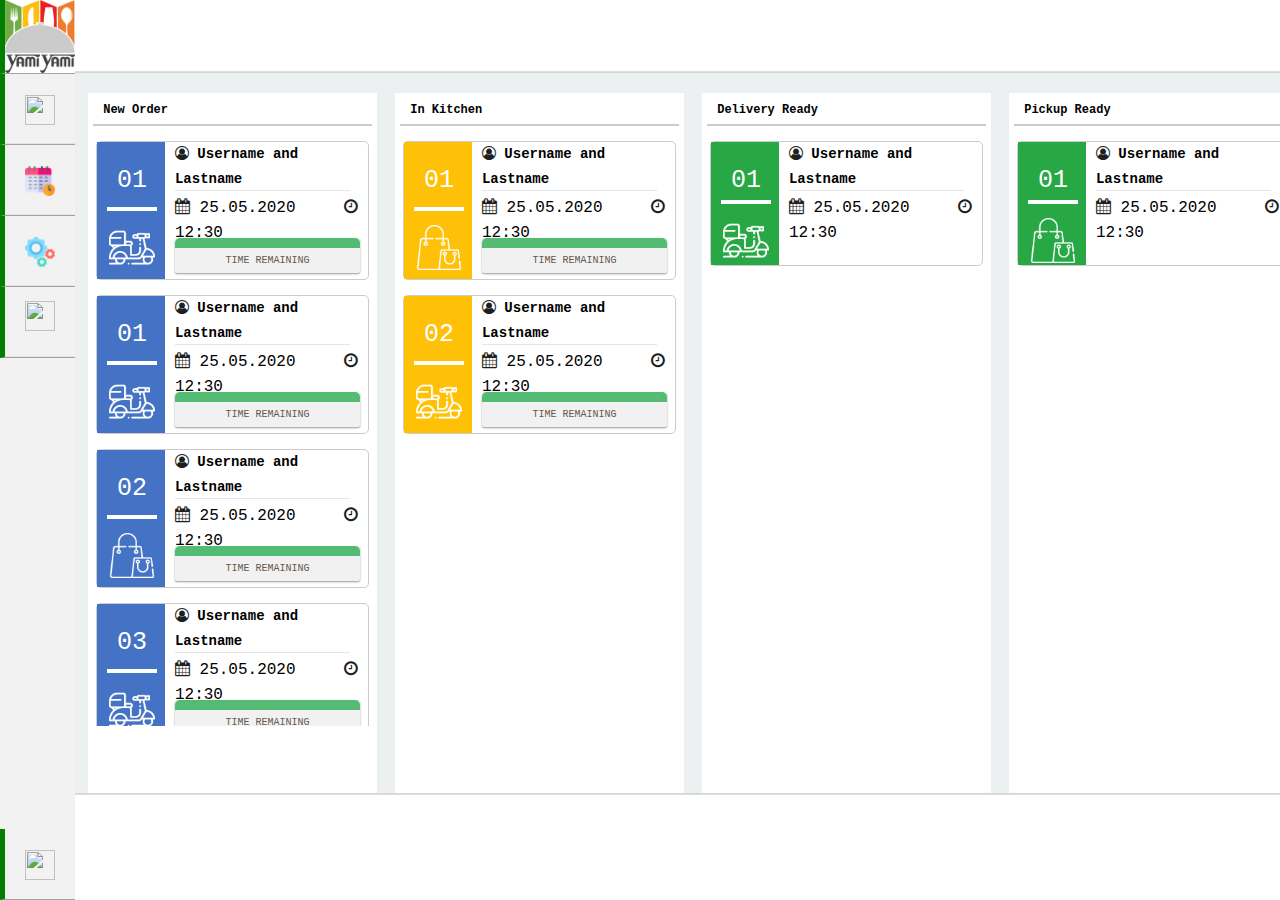
==== dash.html @ ce2dbd26 "t" ====
<!DOCTYPE html>
<html>

<head>
  <meta charset="UTF-8">
  <meta name="description" content="will be changed later">
  <meta name="keywords" content="HTML, CSS, JavaScript">
  <title>Yami Yami - POS</title>
  <!-- <meta name="author" content="John Doe"> -->
  <meta name="viewport" content="width=device-width, initial-scale=1.0">

  <!-- Css links -->

  <link rel="stylesheet" href="css/font-awesome.min.css">
  <link rel="stylesheet" href="css/bootstrap.css">
  <link rel="stylesheet" href="css/site.css">
  <link rel="stylesheet" href="css/style.css">
  <link rel="stylesheet" href="css/counter.css">

  <link rel="stylesheet" href="css/dash.css">


  <link rel="stylesheet" href="//cdnjs.cloudflare.com/ajax/libs/font-awesome/4.0.3/css/font-awesome.min.css" />
  <script src="//cdnjs.cloudflare.com/ajax/libs/jquery/2.1.0/jquery.min.js"></script>


</head>

<body>


  <div style="position: relative; z-index: 1;" id="sidemenu-bg" class="sidemenu-bg hide"></div>
  <div id="wrap">
    <div id="content"></div>
    <ul id="sidemenu" class="sidemenu">
      <li><a style="background-color: white;" data-toggle="tab" role="tab"  href="#tabs-1"><img style="margin-top: 0px;" width="70px"
            src="https://muhammad-bilal-7896.github.io/ClientWebsite/images/logo.png" alt=""></a>
      </li>
      
      <li class="tracker has-submenu"><a href="#tabs-2">
        <img style="margin-top: 30%;" src="https://www.flaticon.com/svg/static/icons/svg/3050/3050137.svg"
          width="30px" height="30px" alt=""></a>
      <ul class="sidemenu-sub">
        <li class="text">
          <h4>Tracker</h4>
        </li>
        <li><a href="#track-posts">
            <div class="marker pull-right">79</div>Posts
          </a></li>
        <li><a href="#subscribers">Subscribers</a></li>
        <li><a href="#mentions">Mentions</a></li>
        <li><a href="#applications">Applications</a></li>
      </ul>
    </li>
      
      <li class="tracker has-submenu"><a href="#tabs-2">
          <img style="margin-top: 30%;" src="https://muhammad-bilal-7896.github.io/ClientWebsite/img/calendar.png"
            width="30px" height="30px" alt=""></a>
        <ul class="sidemenu-sub">
          <li class="text">
            <h4>Tracker</h4>
          </li>
          <li><a href="#track-posts">
              <div class="marker pull-right">79</div>Posts
            </a></li>
          <li><a href="#subscribers">Subscribers</a></li>
          <li><a href="#mentions">Mentions</a></li>
          <li><a href="#applications">Applications</a></li>
        </ul>
      </li>
      
      <li class="has-submenu"><a href="#tabs-3"><img style="margin-top: 30%;"
            src="https://muhammad-bilal-7896.github.io/ClientWebsite/img/gear.png" width="30px" height="30px"
            alt=""></a>
        <ul class="sidemenu-sub">
          <li class="text">
            <h4>Sections</h4>
          </li>
          <li><a href="#search">Search</a></li>
          <li><a href="#posts">Posts</a></li>
          <li><a href="#hubs">Habs</a></li>
          <li><a href="#companies">Companies</a></li>
          <li><a href="#users">Users</a></li>
          <li><a href="#q_a"><i class="fa fa-rocket pull-right"></i>Q&A</a></li>
          <li><a href="#sandbox">Sandbox</a></li>
        </ul>
      </li>
    
      <li><a href="#tabs-4"><img style="margin-top: 20%;"
            src="https://www.flaticon.com/svg/static/icons/svg/3800/3800720.svg" width="30px" height="30px"
            alt=""></a></li>
      <li class="full-height"><a id="move-up" href="#move-up" class="hide"><i class="fa fa-arrow-circle-up"></i></a><a
          id="move-down" href="#move-down" class="hide"><i class="fa fa-arrow-circle-down"></i></a></li>
      <li class="has-submenu"><a href="#settings"><img style="margin-top: 30%;"
            src="https://www.flaticon.com/svg/static/icons/svg/1246/1246273.svg" width="30px" height="30px" alt=""></a>
        <ul class="sidemenu-sub">
          <li class="text">
            <h4>Settings</h4>
          </li>
          <li><a href="#account">Account</a></li>
          <li class="pull-down"><a href="#exit">Exit</a></li>
        </ul>
      </li>
    </ul>
  </div>





  <div style="position: absolute; top: -0.5%; width: 100%; left: 4%" class="body">

    <div class="row">
      <div class="col-md-12">

        <ul class="position:fixed;" style=" z-index: 1000; width: 100%; height: 75px; border-radius: 2px 2px 2px 2px;" class="nav nav-tabs" role="tablist">
          <!-- <li class="nav-item tabli">
            <a class="nav-link active" data-toggle="tab" href="#tabs-1" role="tab"
              style="font-weight:bold;text-align: left;"><img src="img/order.png" width="20px;"
                style="margin-right: 12px"> Orders </a>
          </li>
          <li class="nav-item tabli">
            <a class="nav-link" data-toggle="tab" href="#tabs-2" role="tab"
              style="font-weight:bold;text-align: left;"><img src="img/calendar.png" width="20px;"
                style="margin-right: 12px"> History </a>
          </li>
          <li class="nav-item tabli">
            <a class="nav-link" data-toggle="tab" href="#tabs-3" role="tab"
              style="font-weight:bold;text-align: left;"><img src="img/gear.png" width="20px;"
                style="margin-right: 12px">Settings</a>
          </li>
          <li class="nav-item tabli">
            <a class="nav-link" data-toggle="tab" href="#tabs-4" role="tab"
              style="font-weight:bold;text-align: left;"><img src="https://www.flaticon.com/svg/static/icons/svg/3800/3800720.svg" width="20px;"
                style="margin-right: 12px">Statistics</a>
          </li>

          <li class="nav-item tabli">
            <a class="nav-link" data-toggle="tab" href="#tabs-5" role="tab"
              style="font-weight:bold;text-align: left;"><img src="https://www.flaticon.com/svg/static/icons/svg/1246/1246273.svg" width="20px;"
                style="margin-right: 12px">Logout</a>
          </li> -->

        </ul>
        <div class="tab-content py-3 px-3 px-sm-0" id="nav-tabContent">
          <div class="tab-pane fade show active" id="tabs-1" role="tabpanel" aria-labelledby="nav-home-tab">


            <section class="details-card">
              <div class="container-fluid">
                <div class="row">
                  <div class="col-md-3">
                    <div class="main-box">
                      <div class="card-content">
                        <h3 class="card-desc">New Order</h3>
                        <div class="brd"></div>
                      </div>
                      <div id="sailorTableArea">
                        <div class="box" data-toggle="modal" data-target="#neworder">
                          <div class="row">
                            <div class="col-md-3 bg-blue">

                              <div class="co">
                                <h2>01</h2>
                              </div>


                              <div class="co2">
                                <img src="img/scooter.png" width="50px;">
                              </div>

                            </div>
                            <div class="col-md-9 padd-0">
                              <p class="txt"><i class="fa fa-user-circle-o"></i> Username and Lastname</p>
                              <hr>
                              <div class="row">
                                <p class="tt"><i class="fa fa-calendar" aria-hidden="true"></i> 25.05.2020
                                  &nbsp;&nbsp;&nbsp;&nbsp;<i class="fa fa-clock-o" aria-hidden="true"></i> 12:30</p>

                              </div>
                              <p>
                                <input type="hidden" id="set-time" value="1" />
                              <div id="countdown">
                                <div id='tiles' class="color-full"></div>
                                <div class="countdown-label">Time Remaining</div>
                              </div>
                              </p>
                            </div>
                          </div>

                        </div>
                        <div class="box" data-toggle="modal" data-target="#neworder">
                          <div class="row">
                            <div class="col-md-3 bg-blue">

                              <div class="co">
                                <h2>01</h2>
                              </div>


                              <div class="co2">
                                <img src="img/scooter.png" width="50px;">
                              </div>

                            </div>
                            <div class="col-md-9 padd-0">
                              <p class="txt"><i class="fa fa-user-circle-o"></i> Username and Lastname</p>
                              <hr>
                              <div class="row">
                                <p class="tt"><i class="fa fa-calendar" aria-hidden="true"></i> 25.05.2020
                                  &nbsp;&nbsp;&nbsp;&nbsp;<i class="fa fa-clock-o" aria-hidden="true"></i> 12:30</p>

                              </div>
                              <p>
                                <input type="hidden" id="set-time" value="1" />
                              <div id="countdown">
                                <div id='tiles9' class="color-full"></div>
                                <div class="countdown-label">Time Remaining</div>
                              </div>
                              </p>
                            </div>
                          </div>

                        </div>

                        <div class="box" data-toggle="modal" data-target="#neworder">
                          <div class="row">
                            <div class="col-md-3 bg-blue">

                              <div class="co">
                                <h2>02</h2>
                              </div>


                              <div class="co2">
                                <img src="img/shopping-bag.png" width="50px;">
                              </div>

                            </div>
                            <div class="col-md-9 padd-0">
                              <p class="txt"><i class="fa fa-user-circle-o"></i> Username and Lastname</p>
                              <hr>
                              <div class="row">
                                <p class="tt"><i class="fa fa-calendar" aria-hidden="true"></i> 25.05.2020
                                  &nbsp;&nbsp;&nbsp;&nbsp;<i class="fa fa-clock-o" aria-hidden="true"></i> 12:30</p>
                                <!--  <div class="form-group col-md-12">
                                                 
                                                     <input type="date" class="form-control" id='datetimepicker1' />
                                                </div>
                                                 <div class="form-group col-md-12">
                                                 
                                                       <input type="time" class="form-control" id='datetimepicker2' />
                                                </div> -->
                              </div>
                              <p>
                                <input type="hidden" id="set-time1" value="1" />
                              <div id="countdown">
                                <div id='tiles1' class="color-full"></div>
                                <div class="countdown-label">Time Remaining</div>
                              </div>
                              </p>
                            </div>
                          </div>

                        </div>

                        <div class="box" data-toggle="modal" data-target="#neworder">
                          <div class="row">
                            <div class="col-md-3 bg-blue">

                              <div class="co">
                                <h2>03</h2>
                              </div>

                              <div class="co2">
                                <img src="img/scooter.png" width="50px;">
                              </div>

                            </div>
                            <div class="col-md-9 padd-0">
                              <p class="txt"><i class="fa fa-user-circle-o"></i> Username and Lastname</p>
                              <hr>
                              <div class="row">
                                <p class="tt"><i class="fa fa-calendar" aria-hidden="true"></i> 25.05.2020
                                  &nbsp;&nbsp;&nbsp;&nbsp;<i class="fa fa-clock-o" aria-hidden="true"></i> 12:30</p>
                              </div>
                              <p>
                                <input type="hidden" id="set-time2" value="1" />
                              <div id="countdown">
                                <div id='tiles2' class="color-full"></div>
                                <div class="countdown-label">Time Remaining</div>
                              </div>
                              </p>
                            </div>
                          </div>

                        </div>
                      </div>

                    </div>
                  </div>



                  <div class="col-md-3">
                    <div class="main-box">
                      <div class="card-content">
                        <h3 class="card-desc">In Kitchen</h3>
                        <div class="brd"></div>
                      </div>
                      <div id="sailorTableArea">
                        <div class="box" data-toggle="modal" data-target="#kitchen">
                          <div class="row">
                            <div class="col-md-3 bg-warning">

                              <div class="co">
                                <h2>01</h2>
                              </div>


                              <div class="co2">
                                <img src="img/shopping-bag.png" width="50px;">
                              </div>

                            </div>
                            <div class="col-md-9 padd-0">
                              <p class="txt"><i class="fa fa-user-circle-o"></i> Username and Lastname</p>
                              <hr>
                              <div class="row">
                                <p class="tt"><i class="fa fa-calendar" aria-hidden="true"></i> 25.05.2020
                                  &nbsp;&nbsp;&nbsp;&nbsp;<i class="fa fa-clock-o" aria-hidden="true"></i> 12:30</p>
                              </div>
                              <p>
                                <input type="hidden" id="set-time3" value="1" />
                              <div id="countdown">
                                <div id='tiles3' class="color-full"></div>
                                <div class="countdown-label">Time Remaining</div>
                              </div>
                              </p>
                            </div>
                          </div>

                        </div>

                        <div class="box" data-toggle="modal" data-target="#kitchen">
                          <div class="row">
                            <div class="col-md-3 bg-warning">

                              <div class="co">
                                <h2>02</h2>
                              </div>


                              <div class="co2">
                                <img src="img/scooter.png" width="50px;">
                              </div>

                            </div>
                            <div class="col-md-9 padd-0">
                              <p class="txt"><i class="fa fa-user-circle-o"></i> Username and Lastname</p>
                              <hr>
                              <div class="row">
                                <p class="tt"><i class="fa fa-calendar" aria-hidden="true"></i> 25.05.2020
                                  &nbsp;&nbsp;&nbsp;&nbsp;<i class="fa fa-clock-o" aria-hidden="true"></i> 12:30</p>
                              </div>
                              <p>
                                <input type="hidden" id="set-time4" value="1" />
                              <div id="countdown">
                                <div id='tiles4' class="color-full"></div>
                                <div class="countdown-label">Time Remaining</div>
                              </div>
                              </p>
                            </div>
                          </div>
                        </div>
                      </div>
                    </div>
                  </div>

                  <div class="col-md-3">
                    <div class="main-box">
                      <div class="card-content">
                        <h3 class="card-desc">Delivery Ready</h3>
                        <div class="brd"></div>
                        <div id="sailorTableArea">
                          <div class="box" data-toggle="modal" data-target="#delivery">
                            <div class="row">
                              <div class="col-md-3 bg-success">

                                <div class="co">
                                  <h2>01</h2>
                                </div>


                                <div class="co2">
                                  <img src="img/scooter.png" width="50px;">
                                </div>

                              </div>
                              <div class="col-md-9 padd-0">
                                <p class="txt"><i class="fa fa-user-circle-o"></i> Username and Lastname</p>
                                <hr>
                                <div class="row">
                                  <p class="tt"><i class="fa fa-calendar" aria-hidden="true"></i> 25.05.2020
                                    &nbsp;&nbsp;&nbsp;&nbsp;<i class="fa fa-clock-o" aria-hidden="true"></i> 12:30</p>
                                </div>
                                <!--   <p>
                                              <input type="hidden" id="set-time5" value="1"/>
                                              <div id="countdown">           
                                                <div id='tiles5' class="color-full"></div>
                                                  <div class="countdown-label">Time Remaining</div>
                                                </div>
                                            </p> -->
                              </div>
                            </div>
                          </div>
                        </div>
                      </div>
                    </div>
                  </div>

                  <div class="col-md-3">
                    <div class="main-box">
                      <div class="card-content">
                        <h3 class="card-desc">Pickup Ready</h3>
                        <div class="brd"></div>
                      </div>
                      <div id="sailorTableArea">
                        <div class="box">
                          <div class="row">
                            <div class="col-md-3 bg-success">

                              <div class="co">
                                <h2>01</h2>
                              </div>


                              <div class="co2">
                                <img src="img/shopping-bag.png" width="50px;">
                              </div>

                            </div>
                            <div class="col-md-9 padd-0">
                              <p class="txt"><i class="fa fa-user-circle-o"></i> Username and Lastname</p>
                              <hr>
                              <div class="row">
                                <p class="tt"><i class="fa fa-calendar" aria-hidden="true"></i> 25.05.2020
                                  &nbsp;&nbsp;&nbsp;&nbsp;<i class="fa fa-clock-o" aria-hidden="true"></i> 12:30</p>
                              </div>
                              <!--  <p>
                                              <input type="hidden" id="set-time6" value="1"/>
                                              <div id="countdown">           
                                                <div id='tiles6' class="color-full"></div>
                                                  <div class="countdown-label">Time Remaining</div>
                                                </div>
                                            </p> -->
                            </div>
                          </div>
                        </div>
                      </div>
                    </div>
                  </div>
                </div>
              </div>
            </section>

          </div>

          <div class="tab-pane fade" id="tabs-2" role="tabpanel" aria-labelledby="nav-profile-tab">
            <section class="history-section">
              <div class="history-gap"></div>
              <div class="historyheader">
                <div class="container-fluid ">
                  <div class="row">
                    <div class=" col-lg-5 col-md-5">
                      <div class="history-head">
                        <h2>History</h2>
                      </div>
                    </div>
                    <div class=" col-lg-7 col-md-7 text-right">
                      <div class="selectyear">
                        <select name="year" class="year">
                          <option value="0">Select Year</option>
                          <option value="127">2020</option>
                          <option value="127">2019</option>
                          <option value="127">2018</option>
                          <option value="127">2017</option>
                          <option value="127">2016</option>
                          <option value="126">2015</option>
                          <option value="82">2014</option>
                          <option value="81">2013</option>
                          <option value="80">2012</option>
                          <option value="79">2011</option>
                          <option value="73">2010</option>
                          <option value="71">2009</option>
                          <option value="72">2008</option>
                          <option value="70">2007</option>

                          ?&gt;
                        </select>


                        <select name="year" class="month">
                          <option value="0">Select Month</option>
                          <option value="127">January</option>
                          <option value="126">February</option>
                          <option value="82">March</option>
                          <option value="81">April</option>
                          <option value="80">May</option>
                          <option value="79">June</option>
                          <option value="73">July</option>
                          <option value="71">August</option>
                          <option value="72">September</option>
                          <option value="70">October</option>
                          <option value="70">November</option>
                          <option value="70">December</option>

                          ?&gt;
                        </select>

                        <input type="search" placeholder="Search">

                      </div>
                    </div>
                  </div>
                </div>
              </div>

              <div class="order-history">
                <!-- 1st table -->
                <div class="history-table">
                  <table class="table ">
                    <thead>
                      <tr>
                        <th>Order ID</th>
                        <th>Date</th>
                        <th>Time</th>
                        <th>Type</th>
                        <th>Zipcode</th>
                        <th>Status</th>
                      </tr>
                    </thead>
                    <tbody>
                      <tr>
                        <th scope="row">1</th>
                        <td>10.10.2020</td>
                        <td>19.20.20</td>
                        <td>Delivery</td>
                        <td>30159 Bult</td>
                        <td class="success">Done</td>
                      </tr>
                    </tbody>
                  </table>
                </div>

                <!-- 2nd table -->

                <div class="history-table">
                  <table class="table ">
                    <thead>
                      <tr>
                        <th>Order ID</th>
                        <th>Date</th>
                        <th>Time</th>
                        <th>Type</th>
                        <th>Zipcode</th>
                        <th>Status</th>
                      </tr>
                    </thead>
                    <tbody>
                      <tr>
                        <th scope="row">1</th>
                        <td>10.10.2020</td>
                        <td>19.20.20</td>
                        <td>Delivery</td>
                        <td>30159 Bult</td>
                        <td class="failed">Failed</td>
                      </tr>
                    </tbody>
                  </table>
                </div>
                <!-- 3rd table -->

                <div class="history-table">
                  <table class="table ">
                    <thead>
                      <tr>
                        <th>Order ID</th>
                        <th>Date</th>
                        <th>Time</th>
                        <th>Type</th>
                        <th>Zipcode</th>
                        <th>Status</th>
                      </tr>
                    </thead>
                    <tbody>
                      <tr>
                        <th scope="row">1</th>
                        <td>10.10.2020</td>
                        <td>19.20.20</td>
                        <td>Delivery</td>
                        <td>30159 Bult</td>
                        <td class="success">Done</td>
                      </tr>
                    </tbody>
                  </table>
                </div>

                <!-- 4th table -->

                <div class="history-table">
                  <table class="table ">
                    <thead>
                      <tr>
                        <th>Order ID</th>
                        <th>Date</th>
                        <th>Time</th>
                        <th>Type</th>
                        <th>Zipcode</th>
                        <th>Status</th>
                      </tr>
                    </thead>
                    <tbody>
                      <tr>
                        <th scope="row">1</th>
                        <td>10.10.2020</td>
                        <td>19.20.20</td>
                        <td>Delivery</td>
                        <td>30159 Bult</td>
                        <td class="failed">Failed</td>
                      </tr>
                    </tbody>
                  </table>
                </div>
                <!-- 5th table -->
                <div class="history-table">
                  <table class="table ">
                    <thead>
                      <tr>
                        <th>Order ID</th>
                        <th>Date</th>
                        <th>Time</th>
                        <th>Type</th>
                        <th>Zipcode</th>
                        <th>Status</th>
                      </tr>
                    </thead>
                    <tbody>
                      <tr>
                        <th scope="row">1</th>
                        <td>10.10.2020</td>
                        <td>19.20.20</td>
                        <td>Delivery</td>
                        <td>30159 Bult</td>
                        <td class="failed">Failed</td>
                      </tr>
                    </tbody>
                  </table>
                </div>
                <div class="history-table">
                  <table class="table ">
                    <thead>
                      <tr>
                        <th>Order ID</th>
                        <th>Date</th>
                        <th>Time</th>
                        <th>Type</th>
                        <th>Zipcode</th>
                        <th>Status</th>
                      </tr>
                    </thead>
                    <tbody>
                      <tr>
                        <th scope="row">1</th>
                        <td>10.10.2020</td>
                        <td>19.20.20</td>
                        <td>Delivery</td>
                        <td>30159 Bult</td>
                        <td class="failed">Failed</td>
                      </tr>
                    </tbody>
                  </table>
                </div>
              </div>
            </section>

          </div>

          <div class="tab-pane fade" id="tabs-3" role="tabpanel" aria-labelledby="nav-about-tab">

            <div id="settings" style="display: flex; flex-direction: row;">

              <ul>
                <li><b>Options</b></li>
                <li>
                  <hr>
                </li>
                <li>Select ring tone</li>
                <li>Printer Setting</li>
                <li>Bon Setting</li>
                <li>Timer Setting</li>
                <li>Information</li>
              </ul>

              <ul style="text-align: center;">
                <li><b>Generally</b></li>
                <li>
                  <hr>
                </li>
                <li>Select ring tone</li>
                <li>Printer Setting</li>
                <li>Bon Setting</li>
                <li>Timer Setting</li>
                <li>Information</li>
              </ul>

              <ul style="text-align: center;">
                <li><b>Support</b></li>
                <li>
                  <hr>
                </li>
                <li>Select ring tone</li>
                <li>Printer Setting</li>
                <li>Bon Setting</li>
                <li>Timer Setting</li>
                <li>Information</li>
              </ul>

              <ul style="text-align: center;">
                <li><b>Customer</b></li>
                <li>
                  <hr>
                </li>
                <li>Select ring tone</li>
                <li>Printer Setting</li>
                <li>Bon Setting</li>
                <li>Timer Setting</li>
                <li>Information</li>`
              </ul>


            </div>


          </div>



          <div class="tab-pane fade" id="tabs-4" role="tabpanel" aria-labelledby="nav-about-tab">

            <div id="settings" style="display: flex; flex-direction: row;">

              <div id="stat">Total Order today</div>

              <div id="stat">Total Order this month</div>


            </div>


          </div>



        </div>
      </div>
    </div>
    <!-- modal -->
    <div class="modal fade" id="neworder" tabindex="-1" role="dialog" aria-labelledby="exampleModalLabel"
      aria-hidden="true">
      <div class="modal-dialog" role="document">
        <div class="modal-content">
          <div class="modal-header">
            <div class="container-fluid">
              <div class="row">
                <div class="col-md-6">
                  <div class="order-head">
                    <h5>Select Delivery Time</h5>
                  </div>
                </div>
                <div class="col-md-6">
                  <div class="order-head">
                    <h5>Order-details</h5>
                  </div>
                </div>
              </div>
            </div>
            <button type="button" class="close" data-dismiss="modal" aria-label="Close">
              <span aria-hidden="true">&times;</span>
            </button>
          </div>
          <div class="modal-body">
            <div class="container-fluid">
              <div class="row">
                <div class="col-md-6">
                  <div class="mdl-pp">
                    <div class="row">
                      <div class="col-md-4">

                        <div class="boxed">
                          <input type="radio" id="30" name="skills" value="90">
                          <label for="30">
                            <p class="para">30</p>
                            <br>
                            <p class="para1">Min</p>
                          </label>

                        </div>
                      </div>
                      <div class="col-md-4">

                        <div class="boxed">
                          <input type="radio" id="45" name="skills" value="90">
                          <label for="45">
                            <p class="para">45</p>
                            <br>
                            <p class="para1">Min</p>
                          </label>
                        </div>

                      </div>
                      <div class="col-md-4">

                        <div class="boxed">
                          <input type="radio" id="60" name="skills" value="60">
                          <label for="60">
                            <p class="para">60</p>
                            <br>
                            <p class="para1">Min</p>
                          </label>
                        </div>

                      </div>
                    </div>
                    <div class="row">
                      <div class="col-md-4">
                        <div>
                          <div class="boxed">
                            <input type="radio" id="75" name="skills" value="75">
                            <label for="75">
                              <p class="para">75</p>
                              <br>
                              <p class="para1">Min</p>
                            </label>
                          </div>
                        </div>
                      </div>
                      <div class="col-md-4">
                        <div>
                          <div class="boxed">
                            <input type="radio" id="90" name="skills" value="90">
                            <label for="90">
                              <p class="para">90</p>
                              <br>
                              <p class="para1">Min</p>
                            </label>
                          </div>
                        </div>
                      </div>
                      <div class="col-md-4">
                        <div>
                          <div class="boxed">
                            <input type="radio" id="105" name="skills" value="105">
                            <label for="105">
                              <p class="para">105</p>
                              <br>
                              <p class="para1">Min</p>
                            </label>
                          </div>
                        </div>
                      </div>

                    </div>
                    <div class="row">
                      <div class="col-md-4">
                        <div>
                          <div class="boxed">
                            <input type="radio" id="120" name="skills" value="120">
                            <label for="120">
                              <p class="para">120</p>
                              <br>
                              <p class="para1">Min</p>
                            </label>
                          </div>
                        </div>
                      </div>
                      <div class="col-md-4">
                        <div>
                          <div class="boxed">
                            <input type="radio" id="135" name="skills" value="135">
                            <label for="135">
                              <p class="para">135</p>
                              <br>
                              <p class="para1">Min</p>
                            </label>
                          </div>
                        </div>
                      </div>
                      <div class="col-md-4">
                        <div>
                          <div class="boxed">
                            <input type="radio" id="150" name="skills" value="150">
                            <label for="150">
                              <p class="para">150</p>
                              <br>
                              <p class="para1">Min</p>
                            </label>
                          </div>
                        </div>
                      </div>
                    </div>

                    <div class="bd"></div>
                    <h5>Cooking Time</h5>
                    <div class="row">
                      <div class="col-md-4">
                        <div>
                          <div class="boxed">
                            <input type="radio" id="15" name="skills" value="15">
                            <label for="15">
                              <p class="para">15</p>
                              <br>
                              <p class="para1">Min</p>
                            </label>
                          </div>
                        </div>
                      </div>
                      <div class="col-md-8 parag">
                        <p>
                          <input type="hidden" id="set-time11" value="1" />
                        <div id="countdown2">
                          <div id='tiles11' class="color-full"></div>
                          <div class="countdown-label">Time Remaining</div>
                        </div>
                        </p>
                      </div>
                    </div>


                    <h5>Delivery Time</h5>
                    <div class="row">
                      <div class="col-md-4">
                        <div>
                          <div class="boxed">
                            <input type="radio" id="25" name="skills" value="25">
                            <label for="25">
                              <p class="para">25</p>
                              <br>
                              <p class="para1">Min</p>
                            </label>
                          </div>
                        </div>
                      </div>
                      <div class="col-md-8 arag">
                        <p>
                          <input type="hidden" id="set-time10" value="1" />
                        <div id="countdown1">
                          <div id='tiles10' class="color-full"></div>
                          <div class="countdown-label">Time Remaining</div>
                        </div>
                        </p>
                      </div>
                    </div>





                  </div>
                </div>




                <!-- second column -->

                <div style="height: 600px; overflow-y: scroll;" class="col-md-6 padd-01">
                  <div id="showScroll" class="container">
                    <div class="receipt">
                      <h1 class="logo">CVS/pharmacy</h1>
                      <div class="address">
                        666 Lincoln St. Santa Monica, CA
                      </div>
                      <div class="transactionDetails">
                        <div class="detail">Reg#17</div>
                        <div class="detail">TRN#1313</div>
                        <div class="detail">CSHR#00097655</div>
                        <div class="detail">str#9852</div>
                      </div>
                      <div class="transactionDetails">
                        Helped by: Garrett
                      </div>
                      <div class="centerItem bold">
                        <div class="item">ExtraCare Card #: *********1875</div>
                      </div>
                      <div class="transactionDetails">
                        <div class="detail">1</div>
                        <div class="detail">OB Glide 3CT</div>
                        <div class="detail">3.99</div>
                      </div>
                      <div class="survey bold">
                        <p>Survey ID #</p>
                        <p class="surveyID">6588 4755 3256 544 21</p>
                      </div>
                      <div class="paymentDetails bold">
                        <div class="detail">TOTAL</div>
                        <div class="detail">3.99</div>
                      </div>
                      <div class="paymentDetails">
                        <div class="detail">CHARGE</div>
                        <div class="detail">3.99</div>
                      </div>
                      <div class="paymentDetails">
                        <div class="detail">************4023</div>
                        <div class="detail">CH</div>
                      </div>
                      <div class="creditDetails">
                        <p>VISA CREDIT &nbsp;&nbsp;&nbsp;&nbsp; ****************</p>
                        <p>approved# 09773B</p>
                        <p>ref# 013589</p>
                        <p>tran type: SALE</p>
                        <p>AID: 30000000090755</p>
                        <p>TC: B7A2A4044AEE380A4</p>
                        <p>terminal: 69010003</p>
                        <p>no signature required</p>
                        <p>CVM: 1e0300</p>
                        <p>TMR(95): 0080081111</p>
                        <p>TS(9B): E900</p>
                      </div>

                      <div class="paymentDetails">
                        <div class="detail">CHANGE</div>
                        <div class="detail">.00</div>
                      </div>
                      <div class="receiptBarcode">
                        <div class="barcode">
                          HelloCVSScript
                        </div>
                        2003 0998 9000 8730 21
                      </div>
                      <div class="returnPolicy bold">
                        Returns with receipt, subject to CVS Return Policy, thru 12/04/2018
                      </div>
                      <div class="returnPolicy">
                        <div class="detail">October 5, 2018</div>
                        <div class="detail">10:16 AM</div>
                      </div>
                      <div class="tripSummary">
                        <div class="bold">Trip Summary:</div>
                        <div class="item">
                          <div>Today You Saved:</div>
                          <div>.00</div>
                        </div>
                        <div class="item">
                          <div>Savings Value</div>
                          <div>0%</div>
                        </div>
                      </div>
                      <div class="feedback">
                        <div class="break">
                          *************************************
                        </div>
                        <p class="center">
                          We would love to hear your feedback on your recent experience with us. This survey will only
                          take 1 minute to complete.
                        </p>
                        <h3 class="clickBait">Share Your Feedback</h3>
                        <h4 class="web">www.CVSHealthSurvey.com</h4>
                        <p class="center">
                          Hablamos español
                        </p>
                        <div class="break">
                          *************************************
                        </div>
                      </div>
                      <div id="coupons" class="coupons">
                        <!--       start coupon -->
                        <div class="couponContainer">
                          <h1 class="logo">CVS/pharmacy</h1>
                          <div class="discount">$2.00 off</div>
                          <div class="discountDetails">$2.00 off COLEGATE Toothbrush, Toothpaste, or Mouthwash</div>
                          <div class="expiration">
                            <div class="item bold">
                              Expires 12/12/2018
                            </div>
                            <div class="item">
                              Up to $2 Value
                            </div>
                          </div>
                          <div class="barcode">
                            HelloCVSMate1
                          </div>
                          <div class="barcodeID center">
                            9007 9876 9087 7665 62
                          </div>
                          <div class="legal center">
                            ExtraCare card required. Excludes lottery, money orders, postage stamps, milk,
                            prescriptions,
                            pre-paid cards, gift cards, pseudoephedrine products, other fees, deposits, taxes, alcohol
                            and
                            local exclusions. No cash back. Tax charged on pre-coupon price
                            where required. Limit of one purchase-based coupon, i.e., $4 off $20 purchase, per
                            transaction. Not valid in specialty centers within CVS.
                          </div>
                          <div class="couponBottom">
                            <p>ExtraCare Card #: *7140 00130030598777</p>
                            <p>CPN#: 85887</p>
                          </div>
                        </div>
                        <!-- end coupon -->
                      </div>
                    </div>
                  </div>
                </div>






              </div>
            </div>
          </div>
          <!--  <div class="modal-footer">
        <button type="button" class="btn btn-secondary" data-dismiss="modal">Close</button>
        <button type="button" class="btn btn-primary">Save changes</button>
      </div> -->
        </div>
      </div>
    </div>



    <!-- second modal -->



    <div class="modal fade" id="kitchen" tabindex="-1" role="dialog" aria-labelledby="exampleModalLabel"
      aria-hidden="true">
      <div class="modal-dialog  widthcntrl" role="document">
        <div class="modal-content">
          <div class="modal-header">
            <div class="order-head">
              <h5>Order View</h5>
            </div>
            <button type="button" class="close" data-dismiss="modal" aria-label="Close">
              <span aria-hidden="true">&times;</span>
            </button>
          </div>
          <div class="modal-body">
            <div class="container-fluid padd-01">
              <div class="row">
                <div class="col-md-12">
                  <div id="modalpopupright1">
                    <div class="pizza">
                      <h3><span>123.</span> Pizza Salami</h3>
                      <div class="order-box">
                        <div class="row">

                          <div class="col-md-3">
                            <p class="p1">M28cm</p>
                          </div>
                          <div class="col-md-3">
                            <p class="p2">Onion</p>
                          </div>
                          <div class="col-md-3">
                            <p class="p3">Tomato</p>
                          </div>
                          <div class="col-md-3">
                            <p class="p3">Cheese</p>
                          </div>
                        </div>
                      </div>
                    </div>
                    <div class="pizza">
                      <h3><span>123.</span> Pizza Salami</h3>
                      <div class="order-box">
                        <div class="row">

                          <div class="col-md-3">
                            <p class="p1">M28cm</p>
                          </div>
                          <div class="col-md-3">
                            <p class="p2">Onion</p>
                          </div>
                          <div class="col-md-3">
                            <p class="p3">Tomato</p>
                          </div>
                          <div class="col-md-3">
                            <p class="p3">Cheese</p>
                          </div>
                        </div>
                      </div>
                    </div>
                    <div class="pizza">
                      <h3><span>123.</span> Pizza Salami</h3>
                      <div class="order-box">
                        <div class="row">

                          <div class="col-md-3">
                            <p class="p1">M28cm</p>
                          </div>
                          <div class="col-md-3">
                            <p class="p2">Onion</p>
                          </div>
                          <div class="col-md-3">
                            <p class="p3">Tomato</p>
                          </div>
                          <div class="col-md-3">
                            <p class="p3">Cheese</p>
                          </div>
                        </div>
                      </div>
                    </div>

                    <div class="pizza">
                      <h3><span>123.</span> Pizza Salami</h3>
                      <div class="order-box">
                        <div class="row">

                          <div class="col-md-3">
                            <p class="p1">M28cm</p>
                          </div>
                          <div class="col-md-3">
                            <p class="p2">Onion</p>
                          </div>
                          <div class="col-md-3">
                            <p class="p3">Tomato</p>
                          </div>
                          <div class="col-md-3">
                            <p class="p3">Cheese</p>
                          </div>
                        </div>
                      </div>
                    </div>

                    <div class="pizza">
                      <h3><span>123.</span> Pizza Salami</h3>
                      <div class="order-box">
                        <div class="row">

                          <div class="col-md-3">
                            <p class="p1">M28cm</p>
                          </div>
                          <div class="col-md-3">
                            <p class="p2">Onion</p>
                          </div>
                          <div class="col-md-3">
                            <p class="p3">Tomato</p>
                          </div>
                          <div class="col-md-3">
                            <p class="p3">Cheese</p>
                          </div>
                        </div>
                      </div>
                    </div>

                    <div class="pizza">
                      <h3><span>123.</span> Pizza Salami</h3>
                      <div class="order-box">
                        <div class="row">

                          <div class="col-md-3">
                            <p class="p1">M28cm</p>
                          </div>
                          <div class="col-md-3">
                            <p class="p2">Onion</p>
                          </div>
                          <div class="col-md-3">
                            <p class="p3">Tomato</p>
                          </div>
                          <div class="col-md-3">
                            <p class="p3">Cheese</p>
                          </div>
                        </div>
                      </div>
                    </div>

                    <div class="pizza">
                      <h3><span>123.</span>Pizza Salami</h3>
                      <div class="order-box">
                        <div class="row">

                          <div class="col-md-3">
                            <p class="p1">M28cm</p>
                          </div>
                          <div class="col-md-3">
                            <p class="p2">Onion</p>
                          </div>
                          <div class="col-md-3">
                            <p class="p3">Tomato</p>
                          </div>
                          <div class="col-md-3">
                            <p class="p3">Cheese</p>
                          </div>
                        </div>
                      </div>
                      <div class="order-box">
                        <div class="row">

                          <div class="col-md-3">
                            <p class="p1">M28cm</p>
                          </div>
                          <div class="col-md-3">
                            <p class="p2">Onion</p>
                          </div>
                          <div class="col-md-3">
                            <p class="p3">Tomato</p>
                          </div>
                          <div class="col-md-3">
                            <p class="p3">Cheese</p>
                          </div>
                        </div>
                      </div>
                    </div>

                  </div>
                </div>
              </div>
              <div class="print-btn">
                <div class="print-img-btn">
                  <a class="imag">
                    <img src="img/print.png" width="50px;">
                  </a>
                </div>
              </div>
            </div>
          </div>
          <!--  <div class="modal-footer">
        <button type="button" class="btn btn-secondary" data-dismiss="modal">Close</button>
        <button type="button" class="btn btn-primary">Save changes</button>
      </div> -->
        </div>
      </div>
    </div>


    <!-- delivery modal -->


    <div class="modal fade" id="delivery" tabindex="-1" role="dialog" aria-labelledby="exampleModalLabel"
      aria-hidden="true">
      <div class="modal-dialog  widthcntrl" role="document">
        <div class="modal-content">
          <div class="modal-header">
            <div class="order-head">
              <h5>Time Option</h5>
            </div>
            <button type="button" class="close" data-dismiss="modal" aria-label="Close">
              <span aria-hidden="true">&times;</span>
            </button>
          </div>
          <div class="modal-body">
            <div class="container-fluid padd-01">
              <div class="row">
                <div class="col-md-12">
                  <div class="mdl-pp">
                    <div class="row">
                      <div class="col-md-4">

                        <div class="boxed">
                          <input type="radio" id="del30" name="skills" value="90">
                          <label for="del30">
                            <p class="para">30</p>
                            <br>
                            <p class="para1">Min</p>
                          </label>

                        </div>
                      </div>
                      <div class="col-md-4">

                        <div class="boxed">
                          <input type="radio" id="del45" name="skills" value="90">
                          <label for="del45">
                            <p class="para">45</p>
                            <br>
                            <p class="para1">Min</p>
                          </label>
                        </div>

                      </div>
                      <div class="col-md-4">

                        <div class="boxed">
                          <input type="radio" id="del60" name="skills" value="60">
                          <label for="del60">
                            <p class="para">60</p>
                            <br>
                            <p class="para1">Min</p>
                          </label>
                        </div>

                      </div>
                    </div>
                    <div class="row">
                      <div class="col-md-4">
                        <div>
                          <div class="boxed">
                            <input type="radio" id="del75" name="skills" value="75">
                            <label for="del75">
                              <p class="para">75</p>
                              <br>
                              <p class="para1">Min</p>
                            </label>
                          </div>
                        </div>
                      </div>
                      <div class="col-md-4">
                        <div>
                          <div class="boxed">
                            <input type="radio" id="del90" name="skills" value="90">
                            <label for="del90">
                              <p class="para">90</p>
                              <br>
                              <p class="para1">Min</p>
                            </label>
                          </div>
                        </div>
                      </div>
                      <div class="col-md-4">
                        <div>
                          <div class="boxed">
                            <input type="radio" id="del105" name="skills" value="105">
                            <label for="del105">
                              <p class="para">105</p>
                              <br>
                              <p class="para1">Min</p>
                            </label>
                          </div>
                        </div>
                      </div>

                    </div>
                    <div class="row">
                      <div class="col-md-4">
                        <div>
                          <div class="boxed">
                            <input type="radio" id="del120" name="skills" value="120">
                            <label for="del120">
                              <p class="para">120</p>
                              <br>
                              <p class="para1">Min</p>
                            </label>
                          </div>
                        </div>
                      </div>
                      <div class="col-md-4">
                        <div>
                          <div class="boxed">
                            <input type="radio" id="del135" name="skills" value="135">
                            <label for="del135">
                              <p class="para">135</p>
                              <br>
                              <p class="para1">Min</p>
                            </label>
                          </div>
                        </div>
                      </div>
                      <div class="col-md-4">
                        <div>
                          <div class="boxed">
                            <input type="radio" id="del150" name="skills" value="150">
                            <label for="del150">
                              <p class="para">150</p>
                              <br>
                              <p class="para1">Min</p>
                            </label>
                          </div>
                        </div>
                      </div>
                    </div>

                    <div class="bd"></div>
                    <h5>Cooking Time</h5>
                    <div class="row">
                      <div class="col-md-4">
                        <div>
                          <div class="boxed">
                            <input type="radio" id="del15" name="skills" value="15">
                            <label for="del15">
                              <p class="para">15</p>
                              <br>
                              <p class="para1">Min</p>
                            </label>
                          </div>
                        </div>
                      </div>
                      <div class="col-md-8 parag">
                        <p>
                          <input type="hidden" id="set-time12" value="1" />
                        <div id="countdown1">
                          <div id='tiles12' class="color-full"></div>
                          <div class="countdown-label">Time Remaining</div>
                        </div>
                        </p>
                      </div>
                    </div>


                    <h5>Delivery Time</h5>
                    <div class="row">
                      <div class="col-md-4">
                        <div>
                          <div class="boxed">
                            <input type="radio" id="del25" name="skills" value="25">
                            <label for="del25">
                              <p class="para">25</p>
                              <br>
                              <p class="para1">Min</p>
                            </label>
                          </div>
                        </div>
                      </div>
                      <div class="col-md-8 arag">
                        <p>
                          <input type="hidden" id="set-time13" value="1" />
                        <div id="countdown1">
                          <div id='tiles13' class="color-full"></div>
                          <div class="countdown-label">Time Remaining</div>
                        </div>
                        </p>
                      </div>
                    </div>






                  </div>

                </div>

              </div>

            </div>

          </div>
          <!--  <div class="modal-footer">
        <button type="button" class="btn btn-secondary" data-dismiss="modal">Close</button>
        <button type="button" class="btn btn-primary">Save changes</button>
      </div> -->
        </div>
      </div>
    </div>


    
    <!-- Importing scripts -->
    <script type="text/javascript" src="js/jquery.js"></script>
    <script type="text/javascript" src="js/bootstrap.js"></script>

    <!-- <script type="text/javascript" src="./js/custom.js"></script> -->

    <script
      src="https://cdn.rawgit.com/mdehoog/Semantic-UI/6e6d051d47b598ebab05857545f242caf2b4b48c/dist/semantic.min.js"></script>
    <script type="text/javascript">

      var minutes = $('#set-time').val();

      var target_date = new Date().getTime() + ((minutes * 60) * 1000); // set the countdown date
      var time_limit = ((minutes * 60) * 1000);
      //set actual timer
      setTimeout(
        function () {

        }, time_limit);

      var days, hours, minutes, seconds; // variables for time units

      var countdown = document.getElementById("tiles"); // get tag element

      getCountdown();

      setInterval(function () { getCountdown(); }, 1000);

      // function getCountdown() {

      //   // find the amount of "seconds" between now and target
      //   var current_date = new Date().getTime();
      //   var seconds_left = (target_date - current_date) / 1000;

      //   if (seconds_left >= 0) {
      //     console.log(time_limit);
      //     if ((seconds_left * 1000) < (time_limit / 2)) {
      //       $('#tiles').removeClass('color-full');
      //       $('#tiles').addClass('color-half');

      //     }
      //     if ((seconds_left * 1000) < (time_limit / 4)) {
      //       $('#tiles').removeClass('color-half');
      //       $('#tiles').addClass('color-empty');
      //     }

      //     days = pad(parseInt(seconds_left / 86400));
      //     seconds_left = seconds_left % 86400;

      //     hours = pad(parseInt(seconds_left / 3600));
      //     seconds_left = seconds_left % 3600;

      //     minutes = pad(parseInt(seconds_left / 60));
      //     seconds = pad(parseInt(seconds_left % 60));

      //     // format countdown string + set tag value
      //     countdown.innerHTML = "<span>" + hours + ":</span><span>" + minutes + ":</span><span>" + seconds + "</span>";



      //   }



      //}

      function pad(n) {
        return (n < 10 ? '0' : '') + n;
      }



    </script>

    <script>
      const rawProductData = [
        [
          {
            productTitle: "CVS Health Non-Drowsy Allergy Relief Tablets, 70 CT",
            price: "24.99"
          },
          {
            productTitle: "CVS Health 100% Pure Omega-3 Krill Oil Softgels, 350mg",
            price: "37.99"
          },
          {
            productTitle: "CVS Health Multi-Symptom Nasal Allergy Spray 0.37 OZ",
            price: "12.99"
          },
          {
            productTitle:
              "CVS Health Original Prescription Strength Allergy Relief, 70 CT",
            price: "29.99"
          },
          {
            productTitle: "M&M's Peanut Milk Chocolate Sharing Size, 10.7 OZ",
            price: "4.19"
          },
          {
            productTitle: "M&M's Milk Chocolate Sharing Size, 10.7 OZ",
            price: "4.19"
          },
          {
            productTitle: "M&M's Peanut Butter Milk Chocolate Sharing Size, 9.6 OZ",
            price: "4.19"
          },
          {
            productTitle:
              "Playtex Sport Tampons Multi-Pack, Unscented, Regular and Super Absorbency",
            price: "8.49"
          },
          {
            productTitle:
              "Depend FIT-FLEX Incontinence Underwear for Men, Maximum Absorbency, XL, Gray (Packaging may vary)",
            price: "14.99"
          },
          {
            productTitle:
              "Depend FIT-FLEX Incontinence Underwear for Women, Maximum Absorbency, L",
            price: "19.79"
          },
          {
            productTitle:
              "Depend FIT-FLEX Incontinence Underwear for Women, Maximum Absorbency, S, Tan (Packaging may vary)",
            price: "14.99"
          },
          {
            productTitle:
              "Depend FIT-FLEX Incontinence Underwear for Women, Maximum Absorbency, XL, Tan (Packaging may vary)",
            price: "19.79"
          },
          {
            productTitle: "First Response Triple Check Pregnancy Test Kit, 3 CT",
            price: "23.99"
          },
          {
            productTitle: "Stayfree Maxi Pads with Wings, Super",
            price: "7.59"
          },
          {
            productTitle: "Playtex Sport Tampons, Unscented, Regular Absobency",
            price: "5.29"
          },
          {
            productTitle: "M&M'S Pretzel Chocolate Candy Sharing Size, 8 OZ",
            price: "4.19"
          },
          {
            productTitle:
              "ChapStick Original Moisturizer SPF 15 Sunscreen and Skin Protectant, 0.45 OZ, 3 CT",
            price: "4.49"
          },
          {
            productTitle:
              "O.B. Pro Comfort Multi-Pack Tampons, Regular and Super Absorbency",
            price: "8.29"
          },
          { productTitle: "Febreze Unstopables Air Refresher", price: "5.99" },
          {
            productTitle: "Life Savers Neons Gummies Candy, 7 OZ",
            price: "2.99"
          }
        ],
        [
          {
            productTitle: "M&M'S Peanut Dark Chocolate Candy Sharing Size, 10.1 OZ",
            price: "4.19"
          },
          {
            productTitle: "O.B. Pro Comfort Tampons, Regular Absorbency",
            price: "8.29"
          },
          {
            productTitle: "M&M'S Coffee Nut Peanut Chocolate Candy Sharing Size, 9.6 OZ",
            price: "4.19"
          },
          {
            productTitle:
              "Schwarzkopf Got 2Bb Phenomenal Thickening Styling Cream, 6 OZ",
            price: "7.99"
          },
          {
            productTitle:
              "Depend Night Defense Incontinence Overnight Underwear for Women, M",
            price: "13.49"
          },
          {
            productTitle: "Lindt Lindor Fudge Swirl Milk Chocolate Truffles",
            price: "5.79"
          },
          {
            productTitle: "HERSHEY'S Cookie Layer Crunch Triple Chocolate",
            price: "4.99"
          },
          {
            productTitle:
              "Playtex Sport Fresh Balance Lightly Scented Tampons, Super Absorbency",
            price: "8.99"
          },
          {
            productTitle: "M&M'S Crispy Chocolate Candy Sharing Size, 8 OZ",
            price: "4.19"
          },
          {
            productTitle:
              "Everpro Gray Away For Women Temporary Root Concealer, Lightest Brown/Medium Blonde",
            price: "10.29"
          },
          {
            productTitle: "Epi Smooth - Removes Hair At The Root",
            price: "9.99"
          },
          {
            productTitle: "Godiva Masterpieces An Assortment Of Legendary Chocolate",
            price: "5.79"
          },
          {
            productTitle:
              "Simply Saline Relieve + Protect Allergy Nasal Pump Mist, 0.67 OZ",
            price: "10.29"
          },
          {
            productTitle: "CVS Moderate Absorbency Protective Pads Long, 54 CT",
            price: "11.99"
          },
          {
            productTitle: "Color Doctor Blood Pressure Monitor",
            price: "19.99"
          },
          { productTitle: "MagicBax Earring Lifters", price: "19.99" },
          {
            productTitle:
              "Depend Night Defense Incontinence Overnight Underwear for Women, XL",
            price: "13.49"
          },
          {
            productTitle: "Schick Xtreme 4 Disposable Razor for Men, 3 CT",
            price: "8.99"
          },
          { productTitle: "Jif Natural Creamy Peanut Butter", price: "3.79" },
          {
            productTitle: "Flex Tape Strong Rubberized Waterproof Tape 4\" x 5'",
            price: "12.99"
          }
        ],
        [
          {
            productTitle: "CVS Health Butenafine Hydrochloride Antifungal Cream 1%",
            price: "10.49"
          },
          {
            productTitle: "DOVE Cashews With Sea Salt and Milk Chocolate Candy, 5 OZ",
            price: "4.89"
          },
          { productTitle: "Tresemme Fresh Dry Shampoo, 4.3 OZ", price: "6.29" },
          { productTitle: "Wipe New Headlight Restore", price: "9.99" },
          {
            productTitle: "Beauty 360 Charcoal Cleansing Bath Pouf",
            price: "3.99"
          },
          {
            productTitle: "Style Essentials by Hanes Ladies' Trouser Socks, 3 Pairs",
            price: "6.79"
          },
          {
            productTitle: "Atomic Beam Tough Grade Military Light",
            price: "19.99"
          },
          {
            productTitle: "AXE Styling Urban Messy Look Matte Wax, 2.64 OZ",
            price: "10.79"
          },
          {
            productTitle: "Depend Incontinence Shields for Men, Light Absorbency",
            price: "13.49"
          },
          {
            productTitle: "DOVE Cashews With Cocoa and Dark Chocolate Candy, 5 OZ",
            price: "4.89"
          },
          {
            productTitle: "Aussie Total Miracle 7N1 Conditioner, 26.2 OZ",
            price: "7.29"
          },
          {
            productTitle: "Aussie Total Miracle 7N1 Shampoo, 26.2 OZ",
            price: "7.29"
          },
          {
            productTitle: "California Charcoal Activated Charcoal Peel-Off Mask, 2.8 OZ",
            price: "19.99"
          },
          {
            productTitle: "Bell + Howell Taclight Lantern With Magnetic Base",
            price: "19.99"
          },
          {
            productTitle: "Dove Almonds With Cinnamon and Dark Chocolate Candy, 5.5 OZ",
            price: "4.89"
          },
          {
            productTitle:
              "Egglettes Egg Cooker - Hard Boiled Eggs Without the Shell, 4 CT",
            price: "9.99"
          },
          {
            productTitle: "CVS Health Variety Pack Bandage Assortment, 120 CT",
            price: "12.99"
          },
          { productTitle: "Fuller Brush Roto Sweeper Broom", price: "19.99" },
          {
            productTitle: "Finishing Touch Flawless Facial Hair Remover, Purple",
            price: "19.99"
          },
          {
            productTitle: "Wrigley's Juicy Fruit Mixies Sugarfree Gum, 40 CT",
            price: "4.89"
          }
        ],
        [
          {
            productTitle: "M&M'S Milk Chocolate MINIS Candy Sharing Size, 10.1 OZ",
            price: "4.19"
          },
          {
            productTitle: "Trident White Sugar Free Gum, Peppermint 60 CT",
            price: "4.99"
          },
          {
            productTitle: "Air Hawk Pro Automatic Cordless Tire Inflator",
            price: "39.99"
          },
          {
            productTitle:
              "Active Bright Natural Teeth Whitening Activated Coconut Charcoal Powder",
            price: "9.99"
          },
          {
            productTitle: "Dove Anti-Stress Micellar Water Body Wash, 22 OZ",
            price: "8.99"
          },
          { productTitle: "CVS  Health Cone Face Masks, 10 CT", price: "8.29" },
          {
            productTitle: "Crest Pro-Health Advanced Toothpaste 3.5 OZ, Deep Clean Mint",
            price: "2.99"
          },
          {
            productTitle: "Gold Emblem Abound Sweet Sriracha Roasted Chickpeas, 5 OZ",
            price: "3.49"
          },
          { productTitle: "Wonder Hanger Max 10 Pack", price: "14.99" },
          {
            productTitle: "NeilMed Porcelain Neti Pot Allergy Relief",
            price: "15.49"
          },
          { productTitle: "Splat Midnight Hair Color, Ruby", price: "12.99" },
          {
            productTitle: "Chap Stick Total Hydration 3 In 1 Lip Care",
            price: "3.99"
          },
          {
            productTitle: "Marc Anthony Strengthening Grow Long Conditioner, 8.4 OZ",
            price: "8.69"
          },
          {
            productTitle: "Marc Anthony Grow Long Caffeine Shampoo, 8.4 OZ",
            price: "8.69"
          },
          {
            productTitle: "CVS Health Crew Comfort Socks for Diabetics, 2 Pairs",
            price: "6.29"
          },
          { productTitle: "Splat Midnight Hair Color, Indigo", price: "12.99" },
          {
            productTitle: "Nexxus Keraphix Damage Healing Treatment Masque",
            price: "3.29"
          },
          {
            productTitle: "Ghirardelli Intense Dark Salted Caramel Crunch",
            price: "5.79"
          },
          {
            productTitle: "Dove Anti-Stress Micellar Beauty Bar, 6 CT",
            price: "8.99"
          },
          {
            productTitle: "Estroven Mood & Memory Caplets 30 CT",
            price: "17.99"
          }
        ],
        [
          {
            productTitle: "Pocket Mouse Wireless Mouse You Hold Like A Pen",
            price: "19.99"
          },
          {
            productTitle: "Dove Men +Care Clean Comfort Body+Face Wash, 23.5 OZ",
            price: "10.99"
          },
          { productTitle: "Febreze One Car Air Freshener", price: "4.19" },
          {
            productTitle: "CVS Health Breathable Gentle Tape, 2 CT",
            price: "7.19"
          },
          {
            productTitle: "CVS Health Advanced Healing Hydrocolloid Adhesive Pads",
            price: "15.49"
          },
          {
            productTitle:
              "ChapStick Total Hydration 3-in-1 Soothing Oasis Lip Care, 0.12 OZ",
            price: "3.79"
          },
          {
            productTitle: "Crest Pro-Health with a Touch of Scope Toothpaste, 4.6 OZ",
            price: "2.99"
          },
          {
            productTitle: "Schwarzkopf Got 2b Phenomenal Light Hold Styling Gel, 6 OZ",
            price: "8.29"
          },
          { productTitle: "Pill Pro Weekly Pill Organizer", price: "9.99" },
          {
            productTitle:
              "FUTURO Anti-Embolism Stockings, Thigh Length, Closed Toe, Medium, Regular, White",
            price: "44.49"
          },
          {
            productTitle:
              "Salon on 5th Ave/NYC Root Cover-Up Temporary Concealer Spray, 2 OZ",
            price: "9.29"
          },
          {
            productTitle: "CVS Health Children's Allergy Liquid, 4 OZ",
            price: "8.99"
          },
          {
            productTitle: "CVS Health Maximum Strength Lidocaine Cream",
            price: "7.79"
          },
          {
            productTitle: "Splat Midnight Hair Color, Amethyst",
            price: "12.99"
          },
          {
            productTitle:
              "The Mane Choice Crystal Orchid Biotin Infused Styling Gel, 16 OZ",
            price: "11.99"
          },
          {
            productTitle: "Flex Seal Liquid Rubber Sealant Coating, Black 16 OZ",
            price: "14.99"
          },
          {
            productTitle: "Nexxus Humectress Replenishing System Conditioner, 3 OZ",
            price: "4.99"
          },
          { productTitle: "Copper Crisper 2-Piece Tray Set", price: "19.99" },
          {
            productTitle: "Bell + Howell Solar Powered LED Disk Lights, 4 CT",
            price: "19.99"
          },
          {
            productTitle:
              "CVS Health Lansoprazole Delayed Release Tablets, Strawberry, 15 mg, 42 CT",
            price: "17.99"
          }
        ],
        [
          {
            productTitle: "John Frieda Radiant Red Red Boosting Conditioner, 8.3 OZ",
            price: "12.49"
          },
          {
            productTitle: "Bell + Howell Polarized Lens Tac Glasses",
            price: "19.99"
          },
          {
            productTitle: "Nexxus New York Salon Care Therappe Shampoo, 3 OZ",
            price: "3.59"
          },
          {
            productTitle: "CVS Health Isopropyl Rubbing Alcohol Push Pump",
            price: "4.19"
          },
          { productTitle: "EZ Makeup Glasses", price: "14.99" },
          {
            productTitle: "CVS Health Sterile Saline Wound Wash",
            price: "9.29"
          },
          { productTitle: "CVS Health Sinus Wash Neti Pot Kit", price: "12.49" },
          {
            productTitle: "CVS Health Witch Hazel Push Pump, 8 OZ",
            price: "5.99"
          },
          {
            productTitle: "CVS Health Temporary Lost Filling & Loose Cap Repair",
            price: "5.59"
          },
          {
            productTitle:
              "CVS Health Reagent Strips for Urinanalysis Ketone Test Strips, 50CT",
            price: "7.69"
          },
          {
            productTitle: "CVS Health Shower Reliever Effervescent Vapor Tablets",
            price: "4.59"
          },
          {
            productTitle: "CVS Health Cool Mist Humidifier Super-fine Cool Mist",
            price: "29.99"
          },
          {
            productTitle: "CVS Health Fluticasone Nasal Spray 50mcg, 120 Sprays",
            price: "18.49"
          },
          {
            productTitle: "CVS Health Magnesium Citrate Oral Solution 10 OZ, Grape",
            price: "2.89"
          },
          {
            productTitle: "CVS Health Advanced Blood Glucose Meter",
            price: "16.49"
          },
          {
            productTitle:
              "CVS Health Acid Reducer Lansoprazole Delayed-Release Capsules 15mg",
            price: "12.49"
          },
          {
            productTitle: "CVS Health Procedural Face Masks With Earloops",
            price: "7.99"
          },
          {
            productTitle: "CVS Health Automatic Blood Pressure Monitor",
            price: "37.79"
          },
          {
            productTitle: "CVS Health Anti-Diarrheal Caplets, 200CT",
            price: "18.99"
          },
          { productTitle: "CVS Health Digital Body Scale", price: "7.69" }
        ],
        [
          {
            productTitle: "Nerve Pain Away Homeopathic  Pain Reliever Spray",
            price: "14.99"
          },
          {
            productTitle: "CVS Health Warm Steam Vaporizer 2100cvs",
            price: "18.29"
          },
          {
            productTitle: "CVS Health Reusable Cold Pain Relief Pack",
            price: "7.19"
          },
          {
            productTitle: "Homeopathic  CVS Health Nasal Aspirator, 1 EA",
            price: "14.99"
          },
          { productTitle: "MiraLAX Laxative Powder", price: "17.79" },
          {
            productTitle: "Imodium Multi-Symptom Relief Caplets, 12CT",
            price: "7.49"
          },
          { productTitle: "CVS Health Icthammol Ointment, 1 OZ", price: "9.29" },
          {
            productTitle: "Gotham Steel Crisper Tray 2-Piece Set",
            price: "19.99"
          },
          {
            productTitle: "Differin Adapalene Gel 0.1% Acne Treatment",
            price: "29.99"
          },
          {
            productTitle: "Homeopathic Oscillococcinum Quick Dissolve Pallets",
            price: "35.49"
          },
          {
            productTitle: "Nexxus Keraphix Damage Healing Conditioner, 3 OZ",
            price: "5.49"
          },
          { productTitle: "L'Oreal Paris Excellence Hair Color", price: "9.49" },
          {
            productTitle:
              "Prilosec OTC Frequent Heartburn Medicine and Acid Reducer Tablets",
            price: "19.49"
          },
          { productTitle: "CVS Health Ear Wax Removal Syringe", price: "7.29" },
          { productTitle: "Revlon ColorStay Brow Pencil", price: "9.49" },
          { productTitle: "CVS Health Castor Oil", price: "4.99" },
          {
            productTitle: "Navage Nasal Care Saline Nasal Irrigation Kit",
            price: "87.99"
          },
          {
            productTitle: "NeilMed Sinu Inhaler Non-Medicated Aromatherapy Inhaler",
            price: "5.49"
          },
          {
            productTitle:
              "Omron 3 Series One Touch Blood Pressure Monitor With D-Ring Cuff, BP 710N",
            price: "28.79"
          },
          { productTitle: "CVS Health Saline Nasal Spray", price: "5.99" }
        ],
        [
          {
            productTitle:
              "Apothecare Essentials The Replenisher Cleansing Conditioner, Vanilla Argan Oil Sweet Almond, 16 OZ",
            price: "12.99"
          },
          { productTitle: "CVS Health Steam Inhaler", price: "39.99" },
          {
            productTitle: "Aquaphor Advanced Therapy Healing Ointment, 1.75 OZ",
            price: "6.99"
          },
          {
            productTitle:
              "Batiste Instant Hair Refresh Dry Shampoo Plus, Deep & Dark Brown",
            price: "9.79"
          },
          {
            productTitle: "Cremo Beard Brush, 100% Natural Boar Bristle",
            price: "12.79"
          },
          {
            productTitle: "CVS Health Arm Sling Adult with Adjustable Fastener",
            price: "11.29"
          },
          {
            productTitle:
              "Primatene Mist Epinephrine Inhalation Aerosol, 0.125mg per spray",
            price: "29.99"
          },
          {
            productTitle: "CVS Health Finger Splint Deluxe Aluminum/Foam",
            price: "6.49"
          },
          {
            productTitle: "CVS Health Adult Overnight Underwear, Large",
            price: "7.69"
          },
          { productTitle: "Sambucol Original Syrup, 4 OZ", price: "15.79" },
          {
            productTitle: "CVS Health Rigid Tip Digital Thermometer",
            price: "8.59"
          },
          {
            productTitle:
              "Nature's Bounty Optimal Solutions Hair, Skin and Nails Gummies, 80CT",
            price: "9.99"
          },
          {
            productTitle: "Vicks VapoRub Cough Suppressant Topical Analgesic Ointment",
            price: "7.49"
          },
          {
            productTitle: "Homeopathic  Similasan Pink Eye Relief Drops, .33 OZ",
            price: "11.29"
          },
          { productTitle: "Zyrtec Allergy Tablets 10mg", price: "19.99" },
          {
            productTitle:
              "CVS Health Automatic Wrist Blood Pressure Monitor, One Size Fits All",
            price: "37.79"
          },
          {
            productTitle: "Marc Anthony True Professional 100% Coconut Oil, 10 OZ",
            price: "10.79"
          },
          { productTitle: "Bavarian Edge Knife Sharpener", price: "19.99" },
          {
            productTitle:
              "Garnier SkinActive Micellar Cleansing Water All in 1 Cleanser & Waterproof Makeup Remover, 13.15 OZ",
            price: "9.79"
          },
          {
            productTitle:
              "Flonase 24hr Allergy Relief Nasal Spray, Full Prescription Strength",
            price: "21.99"
          }
        ],
        [
          {
            productTitle: "CVS Health Gel Metatarsal Cushions, 1 EA",
            price: "7.99"
          },
          {
            productTitle: "CVS Health Caladrox Ointment Skin Protectant & Itch Relief",
            price: "4.99"
          },
          {
            productTitle: "CVS Health Comfort Nightime Dental Guards",
            price: "29.49"
          },
          { productTitle: "CVS Health Gel Bunion Wrap, 1 EA", price: "7.49" },
          {
            productTitle: "Nexium 24HR Heartburn Relief Capsules, Acid Reducer",
            price: "19.49"
          },
          {
            productTitle: "CVS Health Omeprazole Tablets 20mg, 42CT",
            price: "16.49"
          },
          {
            productTitle: "CVS Health Advanced TENS Targeted Muscle Therapy",
            price: "58.49"
          },
          { productTitle: "Revlon ColorStay Pressed Powder", price: "11.49" },
          {
            productTitle: "CVS Health 91% Isopropyl Alcohol, 32 OZ",
            price: "2.59"
          },
          {
            productTitle:
              "Limited Edition Beauty Mark T-Shirt, 100% of proceeds support, Girls Inc.",
            price: "30.00"
          },
          {
            productTitle: "Nexium 24HR, 20 mg, Heartburn Relief Tablets, Acid Reducer",
            price: "10.99"
          },
          {
            productTitle: "CVS Health Stool Softener 100 mg Softgels",
            price: "4.79"
          },
          {
            productTitle:
              "CVS Health Wound Closure Adhesive Surgical Tape Strips, All one Size",
            price: "9.29"
          },
          { productTitle: "CVS Health Medicated Foot Powder", price: "8.99" },
          {
            productTitle: "Maybelline Fit Me! Matte + Poreless Foundation",
            price: "7.99"
          },
          { productTitle: "CVS Health Concave Eye Patch", price: "5.29" },
          { productTitle: "Stye Eye Ointment", price: "11.49" },
          { productTitle: "Hibiclens Liquid", price: "13.49" },
          {
            productTitle: "Nexxus Keraphix Damage Healing Shampoo, 3 OZ",
            price: "3.99"
          },
          {
            productTitle:
              "CVS Health Single-Use Povidone-Iodine Swabsticks First Aid Antiseptic",
            price: "6.19"
          }
        ],
        [
          { productTitle: "CVS Health Bath Chair", price: "41.99" },
          { productTitle: "Trojan Magnum 8=D Condoms 24pk ", price: "24.99" },
          { productTitle: "PedEgg Easy Curve", price: "9.99" },
          {
            productTitle:
              "CVS Health Great Tasting Melatonin Gummy Sleep Aid Strawberry",
            price: "10.99"
          },
          {
            productTitle: "Zantac 150 Maximum Strength Tablets",
            price: "19.99"
          },
          {
            productTitle: "CVS Health Fabric Heating Pad, Series 700",
            price: "32.99"
          },
          {
            productTitle: "CVS Health Probiotic Capsules Maximum Strength, 30CT",
            price: "12.99"
          },
          { productTitle: "IBgard Capsules", price: "11.79" },
          {
            productTitle:
              "Crest 3D White Whitestrips Glamorous White Teeth Whitening Kit, 28/Pack",
            price: "44.99"
          },
          { productTitle: "CVS Health Liquid Bandage", price: "4.39" },
          {
            productTitle: "CVS Health Clotrimazole 3 Vaginal Cream (2%)",
            price: "14.99"
          },
          { productTitle: "FUTURO Deluxe Thumb Stabilizer", price: "17.99" },
          {
            productTitle: "CVS Health GlutenAid Capsules, 30 CT",
            price: "13.49"
          },
          { productTitle: "CVS Health Tussin Cough Liquid Gels", price: "5.49" },
          {
            productTitle: "Lip Clear Lysine+ Cold Sore Treatment",
            price: "10.99"
          },
          { productTitle: "Colgate Total Pro-Shield Mouthwash", price: "5.49" },
          {
            productTitle: "Pepto-Bismol Maximum Strength Liquid, 8 OZ",
            price: "5.99"
          },
          {
            productTitle: "CVS Health Nicotine Transdermal System Patches, Step 1, 21mg",
            price: "39.99"
          },
          {
            productTitle: "ZzzQuil Nighttime Sleep Aid LiquiCaps",
            price: "10.99"
          },
          {
            productTitle: "Twin Draft Ultimate Double-Sided Insulator",
            price: "12.99"
          },
          { productTitle: "Peach Slices Acne Patches, 0.88 OZ", price: "4.49" }
        ],
        [
          { productTitle: "Peach Slices Acne Patches, 0.88 OZ", price: "4.49" },
          { productTitle: "Debrox Earwax Removal Kit", price: "10.49" },
          {
            productTitle: "Dulcolax Laxative Tablets for Overnight Relief",
            price: "10.29"
          },
          { productTitle: "Sunbeam XpressHeat Heating Pad XL", price: "43.29" },
          {
            productTitle: "Olay Regenerist Micro-Sculpting Cream",
            price: "10.49"
          },
          { productTitle: "Neilmed Sinus Rinse Kit", price: "16.99" },
          {
            productTitle:
              "Lactaid Fast Act Lactose Intolerance Caplets, Travel Packs of 1 CT.",
            price: "12.99"
          },
          {
            productTitle:
              "Maybelline Instant Age Rewind Eraser Dark Circles Treatment Concealer",
            price: "9.99"
          },
          {
            productTitle: "Campho-Phenique Cold Sore Gel Original",
            price: "7.79"
          },
          {
            productTitle: "CVS Health Immediate Mouth Sore Relief Maximum Strength",
            price: "6.99"
          },
          { productTitle: "L'Oreal Paris Root Cover Up", price: "11.99" },
          {
            productTitle: "CVS Health Reusable Cast & Wound Protector",
            price: "11.49"
          },
          {
            productTitle: "CVS Health Advanced Glucose Meter Test Strips, 100CT",
            price: "30.99"
          },
          {
            productTitle: "CVS Health Melatonin Capsules 10 mg",
            price: "18.29"
          },
          {
            productTitle: "Colgate Total Whitening Toothpaste Gel",
            price: "3.79"
          },
          {
            productTitle: "CVS Health Pediatric Electrolyte, Freezer Pops, Assorted",
            price: "5.29"
          },
          {
            productTitle: "CVS Health Epsom Salt Magnesium Sulfate USP, 96 OZ",
            price: "6.49"
          },
          {
            productTitle: "Pampers Baby Dry Super Pack Diapers",
            price: "29.99"
          },
          {
            productTitle: "CVS Health Maximum Strength Antacid Liquid Original",
            price: "4.99"
          },
          {
            productTitle: "CVS Health Pill Splitter with Safety Shield",
            price: "4.89"
          }
        ],
        [
          {
            productTitle: "CVS Health Ibuprofen 200 mg Coated Tablets",
            price: "4.69"
          },
          {
            productTitle: "CVS Health Mint Flavored Orthodontic Wax",
            price: "3.09"
          },
          {
            productTitle: "CVS Health Sore Throat Relief Pops Assorted Flavors",
            price: "5.99"
          },
          { productTitle: "CVS Health Sitz Bath", price: "11.99" },
          {
            productTitle: "CVS Health Advanced Glucose Meter Test Strips, 50ct",
            price: "8.49"
          },
          {
            productTitle: "Garnier Whole Blends Honey Treasures Repairing Shampoo",
            price: "4.99"
          },
          { productTitle: "Gold Bond Ultimate Healing", price: "8.29" },
          {
            productTitle: "CVS Health Clotrimazole Cream Usp 1%, 1 OZ",
            price: "10.99"
          },
          {
            productTitle:
              "Ultra Moisture Olay Ultra Moisture Shea Butter Body Wash, 22 OZ",
            price: "6.00"
          },
          {
            productTitle: "CVS Health All-Natural 100% Tea Tree Oil",
            price: "10.49"
          },
          { productTitle: "Scotch Lint Roller 56 Sheets", price: "5.29" },
          {
            productTitle: "CVS Health Hydrogen Peroxide Solution",
            price: "1.39"
          },
          {
            productTitle: "CVS Health Vitamin D Softgels 2000IU",
            price: "19.29"
          },
          {
            productTitle: "CVS Health Children's Fever Reducing Suppositories",
            price: "10.79"
          },
          {
            productTitle: "CVS Health Vitamin B12 Tablets 1000mcg",
            price: "11.49"
          },
          {
            productTitle:
              "CVS Health Miconazole Yeast Infection Relief 1-Day Treatment; Day or Night",
            price: "16.49"
          },
          {
            productTitle: "CVS Health Chest Congestion Relief Tablets",
            price: "10.99"
          },
          {
            productTitle: "Pampers Baby Dry Jumbo Pack Diapers",
            price: "12.49"
          },
          { productTitle: "Wrigley's Orbit Gum, 40 CT", price: "4.89" },
          { productTitle: "CVS Health Bacitracin Ointment, 1 OZ", price: "4.99" }
        ],
        [
          {
            productTitle: "CVS Health Maximum Strength Urinary Pain Relief Tablets",
            price: "6.79"
          },
          {
            productTitle:
              "CVS Health 4-Hour Allergy Relief Chlorpheniramine Maleate Tablets, 100 CT",
            price: "12.99"
          },
          {
            productTitle: "CVS Health Cough Drops Menthol Cough Suppressant",
            price: "2.19"
          },
          {
            productTitle: "CVS Health Allergy Relief Non-Drowsy Fexofenadine Tablets",
            price: "11.99"
          },
          {
            productTitle: "CVS Health Adult Electrolyte with Zinc",
            price: "5.29"
          },
          {
            productTitle: "CVS Health Magnesium Citrate Oral Solution 10 OZ, Lemon",
            price: "2.89"
          },
          {
            productTitle: "Pampers Sensitive Baby Wipes 3 Pack, 168CT",
            price: "9.79"
          },
          { productTitle: "CVS Health Eye Wash Soothing", price: "5.79" },
          {
            productTitle:
              "CVS Health Original Prescription Strength Purelax Powder Laxative",
            price: "5.49"
          },
          {
            productTitle: "CVS Health Natural Daily Fiber Capsules",
            price: "12.49"
          },
          { productTitle: "CVS Health At Home A1C Test Kit", price: "27.99" },
          {
            productTitle:
              "CVS Health Sinus Nasal Spray Oxymetazoline HCl- Nasal Decongestant, 1 OZ",
            price: "7.59"
          },
          {
            productTitle: "Pampers Baby Dry Jumbo Pack Diapers",
            price: "12.49"
          },
          {
            productTitle: "CVS Health Turmeric Capsules 500mg, 60CT",
            price: "10.49"
          },
          {
            productTitle: 'Caliber Printer Paper,  8 1/2" x 11", 20 Lb., 92 Bright',
            price: "6.99"
          },
          {
            productTitle: "CVS Health Fast Relief Sore Throat Spray",
            price: "5.99"
          },
          { productTitle: "Pampers Sensitive Baby Wipes, 56CT", price: "2.99" },
          {
            productTitle: "CVS Original Strength Antibiotic Ointment",
            price: "12.79"
          },
          {
            productTitle: "CVS Health Antiseptic Skin Cleanser",
            price: "11.29"
          },
          {
            productTitle:
              "CVS Health Extra Strength Pain Relief Adult Liquid Rapid Burst, Cherry, 8 OZ",
            price: "6.79"
          }
        ],
        [
          {
            productTitle: "CVS Health Turmeric Capsules 500mg, 60CT",
            price: "10.49"
          },
          {
            productTitle: "CVS Health Glucosamine Chondroitin Triple Strength Caplets",
            price: "39.49"
          },
          {
            productTitle: "CVS Health Antiseptic Skin Cleanser",
            price: "11.29"
          },
          {
            productTitle:
              "CVS Health Extra Strength Pain Relief Adult Liquid Rapid Burst, Cherry, 8 OZ",
            price: "6.79"
          },
          {
            productTitle: 'Caliber Printer Paper,  8 1/2" x 11", 20 Lb., 92 Bright',
            price: "6.99"
          },
          {
            productTitle: "CVS Health Fast Relief Sore Throat Spray",
            price: "5.99"
          },
          {
            productTitle: "Garnier Whole Blends Honey Treasures Repairing Conditioner",
            price: "4.99"
          },
          {
            productTitle: "CVS Original Strength Antibiotic Ointment",
            price: "12.79"
          },
          {
            productTitle: "CVS Health Ultra Soft Cleansing Wipes Solo SoftPak",
            price: "7.29"
          },
          {
            productTitle:
              "CVS Health Maximum Strength Nightime Sleep Aid Softgels 50 mg",
            price: "8.49"
          },
          {
            productTitle: "Cepacol Maximum Strength Throat Drop Lozenges",
            price: "5.79"
          },
          {
            productTitle: "One A Day VitaCraves Women's Multivitamin Gummies",
            price: "9.99"
          },
          {
            productTitle: "CVS Health Acid Reducer Tablets Maximum Strength",
            price: "20.99"
          },
          {
            productTitle:
              "Airborne Vitamin C 1000mg Immune Support Supplement, Effervescent Formula",
            price: "20.99"
          },
          {
            productTitle:
              "CVS Health Omeprazole Magnesium Acid Reducer 20 mg Delayed Release Capsules",
            price: "12.49"
          },
          {
            productTitle: "Pampers Sensitive Baby Wipes 3 Pack Refill, 192 CT",
            price: "8.99"
          },
          {
            productTitle: "CVS Health Peas Hot or Cold Therapy Pack",
            price: "26.99"
          },
          {
            productTitle: "CVS Health Fluticasone 50mcg Nasal Spray 120 CT, 2 PK",
            price: "29.49"
          },
          {
            productTitle: "CVS Health Non-Drowsy Nasal Decongestant PE, 10mg, 18 CT",
            price: "4.89"
          },
          {
            productTitle: "CVS Health Super B Complex with Vitamin C Caplets",
            price: "10.79"
          }
        ],
        [
          {
            productTitle: "Cepacol Maximum Strength Throat Drop Lozenges",
            price: "5.79"
          },
          { productTitle: "CVS Health Weekly AM/PM Pill Case", price: "7.29" },
          {
            productTitle: "CVS Health Digital Flexible Tip Thermometer",
            price: "15.49"
          },
          {
            productTitle:
              "CVS Health Indoor/Outdoor Allergy Relief Cetirizine Hydrochloride Tablets 10 mg",
            price: "29.99"
          },
          {
            productTitle:
              "CVS Health Extra Strength Pain Relief Acetaminophen Gelcaps 500 mg, 150 CT",
            price: "11.79"
          },
          {
            productTitle:
              "CVS Health Extra Strength Pain Relief Acetaminophen Caplets 500 mg, 24 CT",
            price: "4.59"
          },
          {
            productTitle:
              "CVS Health Day & Night Maximum Absorbency Underpads Super Large, 30CT",
            price: "20.99"
          },
          {
            productTitle:
              "Airborne Vitamin C 1000mg Immune Support Supplement, Effervescent Formula",
            price: "20.99"
          },
          {
            productTitle: "CVS Health Low Dose Aspirin Enteric Coated Tablets 81 mg",
            price: "12.49"
          },
          {
            productTitle: "One A Day VitaCraves Women's Multivitamin Gummies",
            price: "9.99"
          },
          { productTitle: "CVS Health Calamine Plus, 6 OZ", price: "7.99" },
          {
            productTitle: "CVS Health Durable Nitrile Exam Gloves, 50CT",
            price: "9.99"
          },
          {
            productTitle: "CVS Health Half the Size Fish Oil Softgels 1000mg, 200CT",
            price: "23.99"
          },
          {
            productTitle: "Coricidin HBP Cold and Flu Cold Relief Tablets, 20CT",
            price: "9.29"
          },
          {
            productTitle:
              "Clorox Disinfecting Wipes Value Pack, Bleach Free Cleaning Wipes",
            price: "6.59"
          },
          {
            productTitle: "CVS Health Tussin Non-Drowsy Cough Formula",
            price: "7.49"
          },
          {
            productTitle: "CVS Health Fast Acting Sore Throat Lozenges",
            price: "4.59"
          },
          {
            productTitle:
              "CVS Health Triple Antibiotic & Pain Relief Maximum Strength Ointment",
            price: "5.29"
          },
          {
            productTitle: "CVS Health 70% Isopropyl Rubbing Alcohol, Unscented",
            price: "2.39"
          },
          {
            productTitle: "Homeopathic  CVS Health EarAche Ear Drops, 0.33 OZ",
            price: "9.99"
          }
        ],
        [
          {
            productTitle: "CVS Health Ibuprofen Liquid Filled Softegels 200 mg",
            price: "5.79"
          },
          {
            productTitle: "Clairol Nice n Easy Root Touch-Up Permanent Hair Color",
            price: "8.49"
          },
          {
            productTitle: "CVS Health Fluticasone Nasal Spray 60 Metered Sprays, 50 mcg",
            price: "12.99"
          },
          { productTitle: "CVS Health Epsom Salt, 128 OZ", price: "7.99" },
          {
            productTitle: "CVS Health Ibuprofen Tablets Value Size 200mg, 500 CT",
            price: "16.49"
          },
          { productTitle: "CVS Health Epsom Salt, 64 OZ", price: "3.39" },
          {
            productTitle: "Dove Dry Spray Antiperspirant Deodorant, 3.8 OZ",
            price: "8.49"
          },
          { productTitle: "Nizoral A-D Anti-Dandruff Shampoo", price: "14.49" },
          {
            productTitle: "Poise Ultimate Absorbency Incontinence Pads",
            price: "19.99"
          },
          {
            productTitle: "CVS Health Hydrogen Peroxide Solution",
            price: "2.27"
          },
          {
            productTitle: "CVS Health Purelax Unflavored Powder, 8.3 OZ",
            price: "8.59"
          },
          { productTitle: "L.A. Girl Eyeshadow Palette", price: "9.99" },
          {
            productTitle: "CVS Health Saline Nasal Spray Value Pack",
            price: "5.99"
          },
          {
            productTitle:
              "CVS Health Nasal Decongestant Non-Drowsy Phenylephrine Hydrochloride Tablets, 72 CT",
            price: "11.99"
          },
          {
            productTitle:
              "CVS Health Pediatric Electrolyte Oral Maintenance Solution Unflavored, 35.2 OZ",
            price: "5.29"
          },
          {
            productTitle: "Gold Emblem Deluxe Mixed Nuts No Peanuts",
            price: "11.99"
          },
          {
            productTitle: "CVS Health Vitamin D Softgels 5000IU, 100CT",
            price: "14.99"
          },
          {
            productTitle: "Gold Emblem Deluxe Mixed Nuts Lightly Salted, 18 OZ",
            price: "11.99"
          },
          {
            productTitle:
              "CVS Health Maximum Strength Cortisone Anti-Itch Cream Plus Aloe",
            price: "7.49"
          },
          {
            productTitle:
              "CVS Health Low Dose Aspirin 81mg Enteric Coated Tablets, 120 CT",
            price: "6.79"
          }
        ],
        [
          {
            productTitle:
              "CVS Health Junior Strength Ibuprofen Tablets Grape 100 mg, 24 CT",
            price: "5.79"
          },
          { productTitle: "CVS Health Senna Laxative Tablets", price: "8.69" },
          {
            productTitle: "CVS Health Extra Strength Pain Relief 500 mg Caplets, 100 CT",
            price: "7.99"
          },
          { productTitle: "CVS Alkaline Batteries AA 8-Pack", price: "6.79" },
          {
            productTitle:
              "CVS Health Nasal Decongestant Non-Drowsy Phenylephrine Hydrochloride Tablets, 72 CT",
            price: "11.99"
          },
          {
            productTitle: "CVS Health Senna Plus Laxative/Stool Softener Tablets",
            price: "14.79"
          },
          {
            productTitle:
              "CVS Health Ultra-Sensitive Ultra Gentle Wipes With Lotion, 56CT",
            price: "3.39"
          },
          {
            productTitle: "CVS Health Maximum Strength Sinus & Allergy Tablets",
            price: "5.69"
          },
          { productTitle: "CVS Alkaline Batteries AAA 4-Pack", price: "4.49" },
          {
            productTitle:
              "CVS Health Women's Underwear Maximum Absorbency Large, Lavender, 32 CT",
            price: "17.99"
          },
          {
            productTitle: "Essence Of Beauty Mesh Bath Sponge, Black",
            price: "2.99"
          },
          {
            productTitle: "CVS Health Children's Ibuprofen Oral Suspension",
            price: "6.99"
          },
          {
            productTitle: "Maybelline Great Lash Washable Mascara",
            price: "5.99"
          },
          {
            productTitle:
              "CVS Health Prenatal Gummy Vitamins with DHA & Folic Acid Gummies",
            price: "12.49"
          },
          {
            productTitle: "CVS Health Rubber Finger Protectors, 30CT",
            price: "6.29"
          },
          {
            productTitle:
              "CVS Health Small Size Allergy Diphenydramine Hydrochloride Tablets",
            price: "4.89"
          },
          {
            productTitle: "Beauty 360 Premium 100% Cotton Squares, 200CT",
            price: "3.99"
          },
          { productTitle: "Gold Emblem Pistachio Delights", price: "6.99" },
          {
            productTitle: "CVS Health Allergy Relief Diphenhydramine Tablets",
            price: "20.49"
          },
          {
            productTitle: "Gold Emblem Abound Unsalted Pistachio & Almond Blend",
            price: "6.99"
          }
        ],
        [
          { productTitle: "CVS Alkaline Batteries AA 8-Pack", price: "6.79" },
          {
            productTitle: "CVS Health Advanced Probiotic Gummies, 60CT",
            price: "11.29"
          },
          {
            productTitle: "CVS Health Children's Ibuprofen Oral Suspension",
            price: "6.99"
          },
          { productTitle: "CVS Alkaline Batteries AAA 4-Pack", price: "4.49" },
          {
            productTitle: "Essence Of Beauty Mesh Bath Sponge, Black",
            price: "2.99"
          },
          {
            productTitle: "CVS Health Saline Solution for Sensitive Eyes",
            price: "6.29"
          },
          {
            productTitle: "CVS Health Allergy Relief Diphenhydramine Tablets",
            price: "20.49"
          },
          {
            productTitle: "CVS Health Vitamin C Easy To Swallow Caplets 500mg, 100CT",
            price: "5.99"
          },
          {
            productTitle: "Beauty 360 Premium 100% Cotton Squares, 200CT",
            price: "3.99"
          },
          {
            productTitle:
              "CVS Health No Drip Oxymetazoline Hydrochloride Nasal Mist, 1 OZ",
            price: "8.29"
          },
          {
            productTitle: "CVS Health Anti-Diarrheal Softgels, 24CT",
            price: "5.49"
          },
          {
            productTitle:
              "CVS Health Small Size Allergy Diphenydramine Hydrochloride Tablets",
            price: "4.89"
          },
          { productTitle: "Gold Emblem Pistachio Delights", price: "6.99" },
          {
            productTitle: "CVS Health Allergy Relief 24 Hour Indoor/Outdoor",
            price: "21.99"
          },
          {
            productTitle: "Gold Emblem Abound Unsalted Pistachio & Almond Blend",
            price: "6.99"
          },
          {
            productTitle: "CVS Health Fast Acting Nasal Spray, 1 OZ",
            price: "7.59"
          },
          {
            productTitle: "Beauty 360 Premium Cotton Rounds, 100CT",
            price: "3.99"
          },
          {
            productTitle: "CVS Health Omeprazole Acid Reducer 20mg",
            price: "12.49"
          },
          {
            productTitle:
              "CVS Health Allergy Relief Loratadine Tablets 24 Hour Non-Drowsy, 10 mg, 10 CT",
            price: "7.79"
          },
          {
            productTitle:
              "CVS Health Omeprazole Acid Reducer Delayed Release Wildberry Mint Tablets 20mg, 42CT",
            price: "16.49"
          }
        ],
        [
          {
            productTitle:
              "CVS Health Ultra-Soft Silicone Earplugs Antimicrobial Protection",
            price: "5.49"
          },
          { productTitle: "CVS Health Anti-Fungal Powder", price: "8.99" },
          {
            productTitle: "CVS Health Omeprazole Acid Reducer 20mg",
            price: "12.49"
          },
          {
            productTitle: "Beauty 360 Premium Cotton Rounds, 100CT",
            price: "3.99"
          },
          {
            productTitle: "CVS Health Men's Multivitamin & Multimineral Tablets, 120CT",
            price: "9.99"
          },
          {
            productTitle: "Tagamet HB 200 Acid Reducer Tablets, 30CT",
            price: "9.49"
          },
          {
            productTitle:
              "CVS Health Omeprazole Acid Reducer Delayed Release Wildberry Mint Tablets 20mg, 42CT",
            price: "16.49"
          },
          {
            productTitle:
              "CVS Health Allergy Relief Loratadine Tablets 24 Hour Non-Drowsy, 10 mg, 10 CT",
            price: "7.79"
          },
          {
            productTitle: "CVS Health Sterile Premium Latex-Free Rolled Gauze 5CT",
            price: "9.99"
          },
          {
            productTitle:
              "CVS Health Pain Relief Caplets Extra Strength Acetaminophen Caplets 500 mg, 50 CT",
            price: "5.99"
          },
          {
            productTitle: "Gold Emblem Abound Unsalted Pistachio Kernels",
            price: "5.79"
          },
          {
            productTitle:
              "Total Home Party Cups Strong & Sturdy, 16-Ounce Assorted Colors",
            price: "2.99"
          },
          {
            productTitle:
              "Garnier SkinActive Micellar Cleansing Water All in 1 Cleanser & Makeup Remover, 13.5 OZ",
            price: "9.79"
          },
          { productTitle: "CVS Health Eye Itch Relief", price: "11.99" },
          {
            productTitle:
              "CVS Health Assorted Citrus Vitamin C Supplement Drops Value Size",
            price: "5.79"
          },
          {
            productTitle: "Total Home Facial Tissue Soft & Strong 2-Ply, 8 Pack",
            price: "2.79"
          },
          {
            productTitle: "CVS Health Fish Oil Softgels 1000mg, 120CT",
            price: "9.99"
          },
          { productTitle: "CVS Health Ibuprofen Tablets, 24 CT", price: "3.69" },
          {
            productTitle: "Beauty 360 Premium Cotton Rounds, 80CT",
            price: "3.79"
          },
          {
            productTitle: "Gold Emblem Deluxe Mixed Nuts Lightly Salted",
            price: "4.99"
          }
        ],
        [
          {
            productTitle: "CVS Health Men's Underwear Maximum Absorbency L/XL, 32CT",
            price: "17.99"
          },
          { productTitle: "CVS Alkaline Batteries AAA, 8CT", price: "6.79" },
          {
            productTitle:
              "CVS Health Maximum Strength Cortisone Intense Healing Anti-Itch Cream, 1 OZ",
            price: "5.59"
          },
          {
            productTitle: "CVS Health Guards For Men Maximum Absorbency One Size, 52CT",
            price: "12.49"
          },
          {
            productTitle:
              "CVS Health Original Prescription Strength Purelax Laxative Powder, 30 Dose",
            price: "13.99"
          },
          { productTitle: "Gold Emblem Classic Blend Trail Mix", price: "3.69" },
          {
            productTitle: "Gold Emblem Abound Heavenly Light Popcorn, 5oz",
            price: "2.79"
          },
          { productTitle: "Emergen-C Vitamin C, 10CT", price: "5.99" },
          {
            productTitle: "Gold Emblem Fancy Whole Cashews Lightly Salted",
            price: "8.79"
          },
          {
            productTitle:
              "CVS Health Women's Underwear Maximum Absorbency XL, Lavender, 24 CT",
            price: "17.99"
          },
          {
            productTitle: "CVS Health Ibuprofen 200 mg Coated Caplets",
            price: "4.69"
          },
          {
            productTitle: "CVS Health Durable Nitrile Exam Gloves Medium, 50CT",
            price: "9.99"
          },
          {
            productTitle: "Gold Emblem Deluxe Mixed Nuts No Peanuts",
            price: "4.99"
          },
          {
            productTitle: "CVS Health Acid Reducer Tablets 75mg",
            price: "5.99"
          },
          {
            productTitle:
              "CVS Health Durable Nitrile Exam Disposable Gloves, One Size Fits Most, 120 CT",
            price: "20.99"
          },
          {
            productTitle: "Gold Emblem Dried Philippine Mango Slices, 5 OZ",
            price: "5.29"
          },
          {
            productTitle: "CVS Health Medicated Cold Sore Treatment Maximum Strength",
            price: "5.99"
          },
          {
            productTitle: "Gold Emblem Natural Shelled Pistachios, Sea Salt",
            price: "5.79"
          },
          {
            productTitle: "CVS Health Vitamin C Caplets 1000mg",
            price: "15.49"
          },
          {
            productTitle: "CVS Health Biotin Softgels 10000mcg, 60CT",
            price: "13.79"
          }
        ],
        [
          {
            productTitle: "Caliber Security Envelopes 4 1/2 X 9 1/2 Inch",
            price: "3.79"
          },
          {
            productTitle: "CVS Health Dye Free Ibuprofen 200 mg Tablets",
            price: "7.49"
          },
          {
            productTitle: "Gold Emblem Peanut Butter Filled Pretzel Nuggets",
            price: "6.99"
          },
          {
            productTitle: "CVS Health AM/PM Travel Pill Planner",
            price: "5.99"
          },
          {
            productTitle:
              "CVS Health Omeprazole Acid Reducer Delayed Release Tablets 20mg, 42CT",
            price: "16.49"
          },
          {
            productTitle: "Total Home Decorated Paper Plates 10-1/4 Inch",
            price: "5.79"
          },
          {
            productTitle: "CVS Health Magnesium Citrate Oral Solution 10 OZ, Cherry",
            price: "2.89"
          },
          {
            productTitle:
              "CVS Health Allergy Relief Diphenydramine Hydrochloride Tablets, 48 CT",
            price: "6.49"
          },
          {
            productTitle:
              "CVS Health Omeprazole Magnesium Acid Reducer 20.6 mg Delayed Release Capsules, 14CT",
            price: "7.29"
          },
          {
            productTitle: "CVS Health 70% Isopropyl Rubbing Alcohol",
            price: "3.49"
          },
          {
            productTitle: "CVS Health Non-Medicated Nasal Inhaler, Lavender Scent 1 EA",
            price: "4.99"
          },
          {
            productTitle: "Beauty 360 Makeup Remover Cleansing Cloth Towelettes",
            price: "5.99"
          },
          {
            productTitle: "Gold Emblem Abound Raw Natural Almonds, 20 OZ",
            price: "7.99"
          },
          {
            productTitle: "CVS Health Melatonin Quick Dissolve Tablets 10mg, 60CT",
            price: "14.49"
          },
          {
            productTitle:
              "CVS Health Sensitive Toothpaste With Fluoride Extra Whitening, 4 OZ",
            price: "4.29"
          },
          {
            productTitle: "Gold Emblem Mixed Nuts Lightly Salted",
            price: "4.99"
          },
          { productTitle: "Gold Emblem Pure Honey", price: "5.79" },
          {
            productTitle: "CVS Health Miconazole 7 Day Vaginal Treatment Cream, 1.59 OZ",
            price: "13.49"
          },
          {
            productTitle: "CVS Health Medicated Chest Rub, 1.76 OZ",
            price: "4.59"
          },
          {
            productTitle: "CVS Health Coenzyme Q10 Softgels 200mg",
            price: "52.99"
          }
        ],
        [
          {
            productTitle: "CVS Health Medicated Chest Rub, 1.76 OZ",
            price: "4.59"
          },
          {
            productTitle: "CVS Health Coenzyme Q10 Softgels 200mg",
            price: "52.99"
          },
          {
            productTitle: "CVS Health Warm or Cold Water Bottle",
            price: "17.49"
          },
          { productTitle: "CVS Health Medicated Wipes, 48CT", price: "6.49" },
          {
            productTitle: "CVS Health Pediatric Electrolyte Liquid Strawberry",
            price: "5.29"
          },
          {
            productTitle: "CVS Health Clotrimazole Cream Usp 1%, 0.5 OZ",
            price: "7.99"
          },
          {
            productTitle: "CVS Health Dairy Relief Caplets Extra Strength",
            price: "5.59"
          },
          {
            productTitle: "CVS Health Flexible Tip Digital Thermometer",
            price: "17.49"
          },
          {
            productTitle: "CVS Health Medicated Chest Rub, 3.53 OZ",
            price: "7.69"
          },
          { productTitle: "CVS AA Alkaline Batteries", price: "13.79" },
          {
            productTitle: "CVS Health Vitamin C Orange Gummies 250 mg, 150CT",
            price: "14.49"
          },
          { productTitle: "Gold Emblem Honey Roasted Cashews", price: "8.79" },
          { productTitle: "CVS Health Nasal Spray Original", price: "5.49" },
          { productTitle: "CVS Health Multi-Use Ice Bag", price: "15.49" },
          {
            productTitle: "CVS Health Artificial Tears Lubricant Eye Drops",
            price: "9.29"
          },
          {
            productTitle:
              "CVS Health Allergy Relief Non-Drowsy Loratadine Tablets, 5 CT",
            price: "4.99"
          },
          {
            productTitle:
              "CVS Health Maximum Strength Mucus Extended Release Tablets, 14 CT",
            price: "15.29"
          },
          { productTitle: "CVS Health Dental Pick & Scaler", price: "7.99" },
          {
            productTitle: "CVS Health Vapor Steam Liquid Medication",
            price: "6.29"
          },
          {
            productTitle:
              "CVS Health Maximum Strength Cortisone Intense Healing Anti-Itch Cream, 2 OZ",
            price: "8.49"
          }
        ],
        [
          { productTitle: "Gold Emblem Fancy Whole Cashews", price: "8.79" },
          {
            productTitle:
              "CVS Health Miconazole Yeast Infection Relief 1-Day Treatment; 3-Step System",
            price: "16.49"
          },
          {
            productTitle:
              "CVS Health Maximum Strength Cortisone Intense Healing Anti-Itch Cream, 2 OZ",
            price: "8.49"
          },
          {
            productTitle: "CVS Health Nasal Decongestant Vapor Inhaler, 1 Pack",
            price: "6.29"
          },
          {
            productTitle: "CVS Health Chewable Vitamin C Tablets 1000mg, 100CT",
            price: "14.99"
          },
          { productTitle: "CVS Health Iron Tablets 65mg, 90CT", price: "7.99" },
          {
            productTitle: "CVS Health Non-Medicated Nasal Inhaler, Lavender Scent 1 EA",
            price: "4.99"
          },
          {
            productTitle: "CVS Health Interdental Brushes, 16 CT",
            price: "5.39"
          },
          { productTitle: "CVS Health Melatonin Tablets 5mg", price: "11.29" },
          {
            productTitle: "CVS Health Iron 65 mg Tablets, 200 CT",
            price: "11.49"
          },
          {
            productTitle: "CVS Health Gentle Laxative Bisacodyl USP Tablets 5mg",
            price: "7.69"
          },
          {
            productTitle: "Total Home Zipper Seal Sandwich Bags",
            price: "3.79"
          },
          {
            productTitle: "CVS Health Hair, Skin & Nails 2,500mcg Biotin Gummies",
            price: "7.99"
          },
          {
            productTitle: "Poise Ultimate Absorbency Incontinence Pads",
            price: "19.99"
          },
          { productTitle: "Beauty 360 100% Cotton Balls", price: "2.19" },
          {
            productTitle: "CVS Health Epsom Salt Lavender Scented",
            price: "3.49"
          },
          {
            productTitle: "CVS Health Immune Support Vitamin C Fizzy Drink 1000mg, 36CT",
            price: "10.99"
          },
          {
            productTitle:
              "CVS Health Glucosamine Chondroitin with MSM Triple Strength Caplets",
            price: "33.99"
          },
          {
            productTitle: "CVS Health Nicotine Lozenge 4mg, 20CT",
            price: "11.99"
          },
          { productTitle: "CVS Health Heat Therapy Patches", price: "7.79" }
        ],
        [
          {
            productTitle: "CVS Health Interdental Brushes, 16 CT",
            price: "5.39"
          },
          {
            productTitle:
              "CVS Health Over-The-Calf Light Compression Socks Unisex, 1 Pair",
            price: "9.99"
          },
          {
            productTitle: "Secret Outlast Xtend Clear Gel Antiperspirant/Deodorant",
            price: "11.99"
          },
          { productTitle: "CVS Health Heat Therapy Patches", price: "7.79" },
          {
            productTitle: "CVS Health Antifungal Ringworm Cream",
            price: "9.79"
          },
          {
            productTitle: "Total Home Zipper Seal Sandwich Bags",
            price: "3.79"
          },
          { productTitle: "Beauty 360 100% Cotton Balls", price: "2.19" },
          {
            productTitle: "CVS Health Immune Support Vitamin C Fizzy Drink 1000mg, 36CT",
            price: "10.99"
          },
          {
            productTitle: "CVS Health Triple Magnesium Complex 400mg Capsules",
            price: "9.79"
          },
          {
            productTitle: "CVS Health Epsom Salt Lavender Scented",
            price: "3.49"
          },
          {
            productTitle: "Tagamet HB 200 Acid Reducer Tablets, 30CT",
            price: "9.49"
          },
          { productTitle: "CVS Health Dry Eye Relief Eye Drops", price: "6.99" },
          {
            productTitle: "CVS Health Extra Strength Gas Relief Simethicone 125mg",
            price: "3.89"
          },
          {
            productTitle: "CVS Health Nicotine Lozenge 4mg, 20CT",
            price: "11.99"
          },
          {
            productTitle: "CVS Hearing Aid Batteries Size 312 24-Pack",
            price: "14.59"
          },
          {
            productTitle: "CVS Health Airshield Adult Immunity Support Gummies, 42CT",
            price: "10.99"
          },
          { productTitle: "CVS Alkaline Batteries AA 16-Pack", price: "10.79" },
          {
            productTitle: "Gold Emblem Abound Walnut Halves & Pieces",
            price: "4.99"
          },
          {
            productTitle: "CVS Health Elastic Bandage 1CT, 4in x 1.8yd",
            price: "6.59"
          },
          {
            productTitle:
              "CVS Health Original Prescription Strength Allergy Relief Tablets, 365 CT",
            price: "55.99"
          }
        ]
      ];

      let couponID = 0;

      // function randomMinMax(min, max) {
      // 	return Math.floor(Math.random() * max) + min;
      // }

      // function getRandomInt(max) {
      // 	return Math.floor(Math.random() * Math.floor(max));
      // }

      // function populate() {
      // 	while (true) {
      // 		let coupons = document.getElementById("coupons");
      // 		let windowRelativeBottom = document.documentElement.getBoundingClientRect()
      // 			.bottom;
      // 		if (windowRelativeBottom > document.documentElement.clientHeight + 100) break;
      // 		getCoupon();
      // 	}
      // }

      // THINGS NEEDED FOR COUPON
      // Current Date to set EXPIRATION DATE
      // Product Name
      // Product Price -- used to determine coupon value
      // 20 Digit Barcode
      // 5 Digit Coupon #
      // Price Off / Discount
      // Discount Description

      function newCoupon(discount, description, value) {
        //couponID & barcode will be done here automatically
        this.discount = discount;
        this.description = description;
        this.value = value;
        this.barcode = randomBarcode();
        this.couponCode = randomMinMax(10000, 90000);
      }

      function formatCoupon(coupon) {
        let coupons = document.getElementById("coupons");
        coupons.insertAdjacentHTML(
          "beforeend",
          `
        <div class="couponContainer">
          <h1 class="logo">CVS/pharmacy</h1>
          <div class="discount">${coupon.discount}</div>
          <div class="discountDetails">${coupon.discount} ${coupon.description
          }</div>
          <div class="expiration">
            <div class="item bold">
              Expires 12/12/2018
            </div>
            <div class="item">
             ${coupon.value}
            </div>
          </div>
          <div class="barcode">
            HelloCVSMate1
          </div>
          <div class="barcodeID center">
            ${coupon.barcode}
          </div>
          <div class="legal center">
            ExtraCare card required. Excludes lottery, money orders, postage stamps, milk, prescriptions, pre-paid cards, gift cards, pseudoephedrine products, other fees, deposits, taxes, alcohol and local exclusions. No cash back. Tax charged on pre-coupon price
            where required. Limit of one purchase-based coupon, i.e., $4 off $20 purchase, per transaction. Not valid in specialty centers within CVS.
          </div>
          <div class="couponBottom">
            <p>ExtraCare Card #: *7140 00130030598777</p>
            <p>CPN#: ${coupon.couponCode}</p>
          </div>
        </div>
      `
        );
      }

      // THINGS NEEDED FOR COUPON
      // Current Date to set EXPIRATION DATE
      // Dollar Rewards $1-10
      // 18 Digit Barcode
      // 5 Digit Coupon #

      randomBarcode = () => {
        //make 18 digit barcode
        // 4 4 4 4 2
        return `${randomMinMax(1000, 9000)}
  ${randomMinMax(1000, 9000)}
  ${randomMinMax(1000, 9000)}
  ${randomMinMax(1000, 9000)}
  ${randomMinMax(10, 90)}`;
      };

      getProduct = () => {
        let products = rawProductData.flat(2); // not recursive -- fixed flatten based on the data below 🤷
        let productId = getRandomInt(products.length);
        return products[productId];
      };

      percentCoupon = () => {
        const percentOptions = [5, 10, 15, 20, 25, 50]; //popular discount options
        let randomPercent = percentOptions[getRandomInt(percentOptions.length)];
        randomPercent = `${randomPercent}% off`;
        let product = getProduct();
        let newCoup = new newCoupon(
          randomPercent,
          product.productTitle,
          "Up to $99 value"
        );
        return formatCoupon(newCoup);
      };

      fixedCoupon = () => {
        //max discount is 50% off
        // productPrice x .5 = discountTakenOff
        // i.e. $10 product get random number between 0.01  and 5 ...
        // so a user will get $5 off an item which would be 50% off

        let product = getProduct();
        let couponValue = Math.round(parseFloat(product.price) * 0.5);
        let discountPrice = `$${couponValue}.00 off`;
        couponValue = `Up to $${couponValue} value`;
        let newCoup = new newCoupon(discountPrice, product.productTitle, couponValue);
        return formatCoupon(newCoup);
      };

      buckCoupon = () => {
        console.log("BUCK", couponID);
      };

      getCoupon = () => {
        couponID++;
        if (couponID % 13 == 0) {
          // every 13th coupon load a BUCKs
          buckCoupon();
        } else {
          const coupons = ["percent", "fixed"];
          let randomCoupon = getRandomInt(coupons.length);
          switch (randomCoupon) {
            case 0:
              fixedCoupon();
              break;
            default:
              percentCoupon();
          }
        }
      };

      window.addEventListener("scroll", populate);

      populate(); // init document

    </script>

</body>

</html>
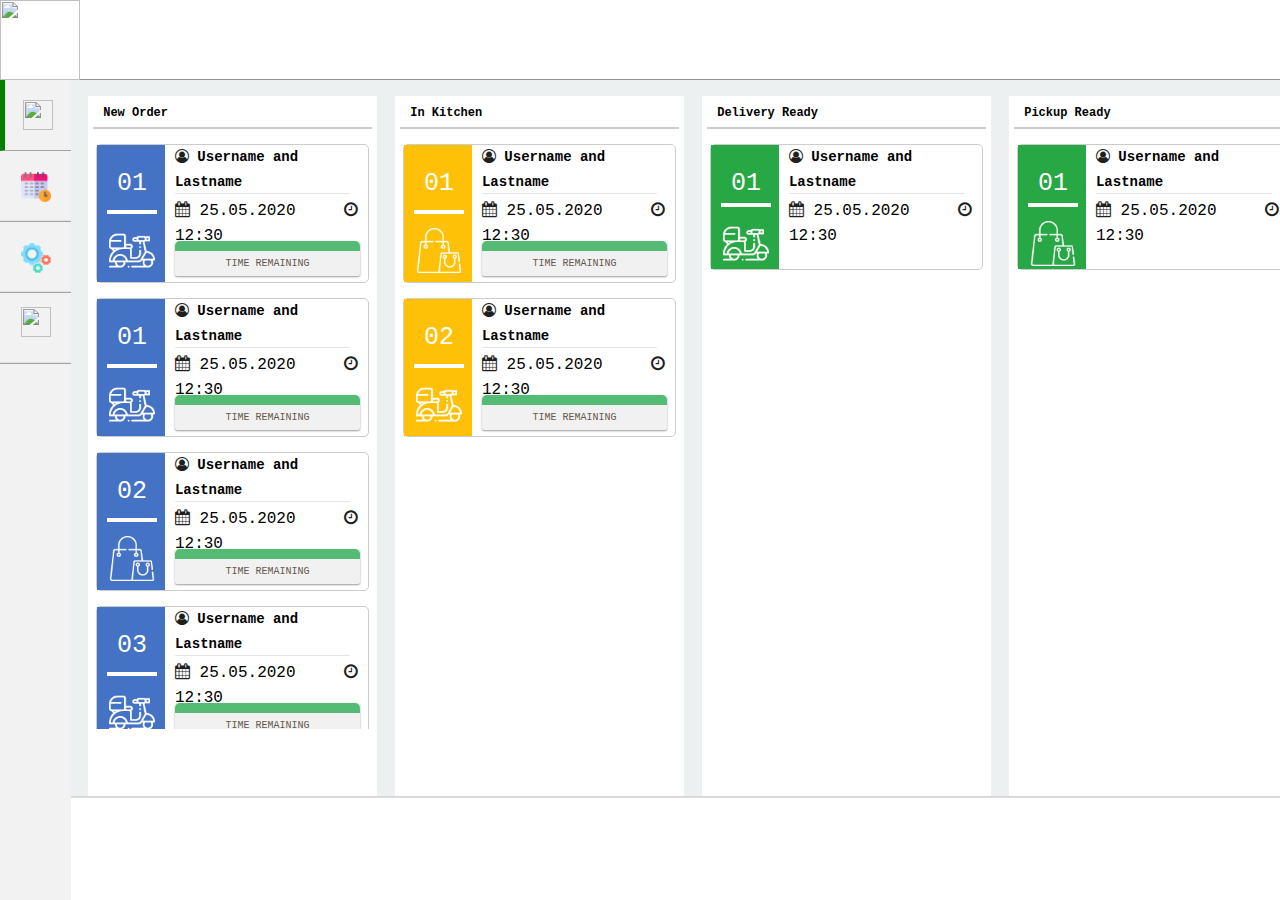
==== commit fa41ecfd: "L" ====
--- a/dash.html
+++ b/dash.html
@@ -29,14 +29,16 @@
 <body>
 
 
+  <div id="top-nav">
+   <img src="http://127.0.0.1:5500/images/logo.png" width="80px" height="80px" alt="">
+  </div>
+
+
   <div style="position: relative; z-index: 1;" id="sidemenu-bg" class="sidemenu-bg hide"></div>
   <div id="wrap">
     <div id="content"></div>
     <ul id="sidemenu" class="sidemenu">
-      <li><a style="background-color: white;" data-toggle="tab" role="tab"  href="#tabs-1"><img style="margin-top: 0px;" width="70px"
-            src="https://muhammad-bilal-7896.github.io/ClientWebsite/images/logo.png" alt=""></a>
-      </li>
-      
+       
       <li class="tracker has-submenu"><a href="#tabs-2">
         <img style="margin-top: 30%;" src="https://www.flaticon.com/svg/static/icons/svg/3050/3050137.svg"
           width="30px" height="30px" alt=""></a>
@@ -108,12 +110,12 @@
 
 
 
-  <div style="position: absolute; top: -0.5%; width: 100%; left: 4%" class="body">
+  <div style="position: relative; margin-top: 3%; width: 100%; left: 4%" class="body">
 
     <div class="row">
       <div class="col-md-12">
 
-        <ul class="position:fixed;" style=" z-index: 1000; width: 100%; height: 75px; border-radius: 2px 2px 2px 2px;" class="nav nav-tabs" role="tablist">
+        <!-- <ul class="position:fixed;" style=" z-index: 1000; width: 100%; height: 75px; border-radius: 2px 2px 2px 2px;" class="nav nav-tabs" role="tablist"> -->
           <!-- <li class="nav-item tabli">
             <a class="nav-link active" data-toggle="tab" href="#tabs-1" role="tab"
               style="font-weight:bold;text-align: left;"><img src="img/order.png" width="20px;"
@@ -141,7 +143,7 @@
                 style="margin-right: 12px">Logout</a>
           </li> -->
 
-        </ul>
+        <!-- </ul> -->
         <div class="tab-content py-3 px-3 px-sm-0" id="nav-tabContent">
           <div class="tab-pane fade show active" id="tabs-1" role="tabpanel" aria-labelledby="nav-home-tab">
 
--- a/css/dash.css
+++ b/css/dash.css
@@ -100,13 +100,14 @@
 .sidemenu > li:first-child > a,
 .sidemenu > li:last-child > a {
   box-shadow: none;
+  border-left: 5px solid green;
 }
 .sidemenu > li.active .sidemenu-sub {
   display: table-cell;
 }
 .sidemenu > li.active > a {
   box-shadow: inset 3px 0 0 #bababa;
-  color: #595959;
+  border-left: 5px solid green;
 }
 .sidemenu > li.full-height {
   height: 100%;
@@ -122,7 +123,7 @@
   text-align: center;
   text-decoration: none;
   border-bottom: 0.1px solid rgb(168, 161, 161);
-  border-left: 5px solid green;
+  
 }
 .sidemenu > li > a:hover {
   color: #727272;
@@ -214,6 +215,17 @@
 .sidemenu > li .sidemenu-sub > li > a > .fa {
   margin-top: 2px;
 }
-#sidemenu li ul{
-    
+#sidemenu{
+    margin-top: 80px;
+}
+
+
+#top-nav
+{
+  background-color: rgb(255, 255, 255);
+  width: 100%;
+  position: fixed;
+  z-index: 10000;
+  height: 80px;
+  border-bottom: 0.5px solid rgb(146, 146, 146);
 }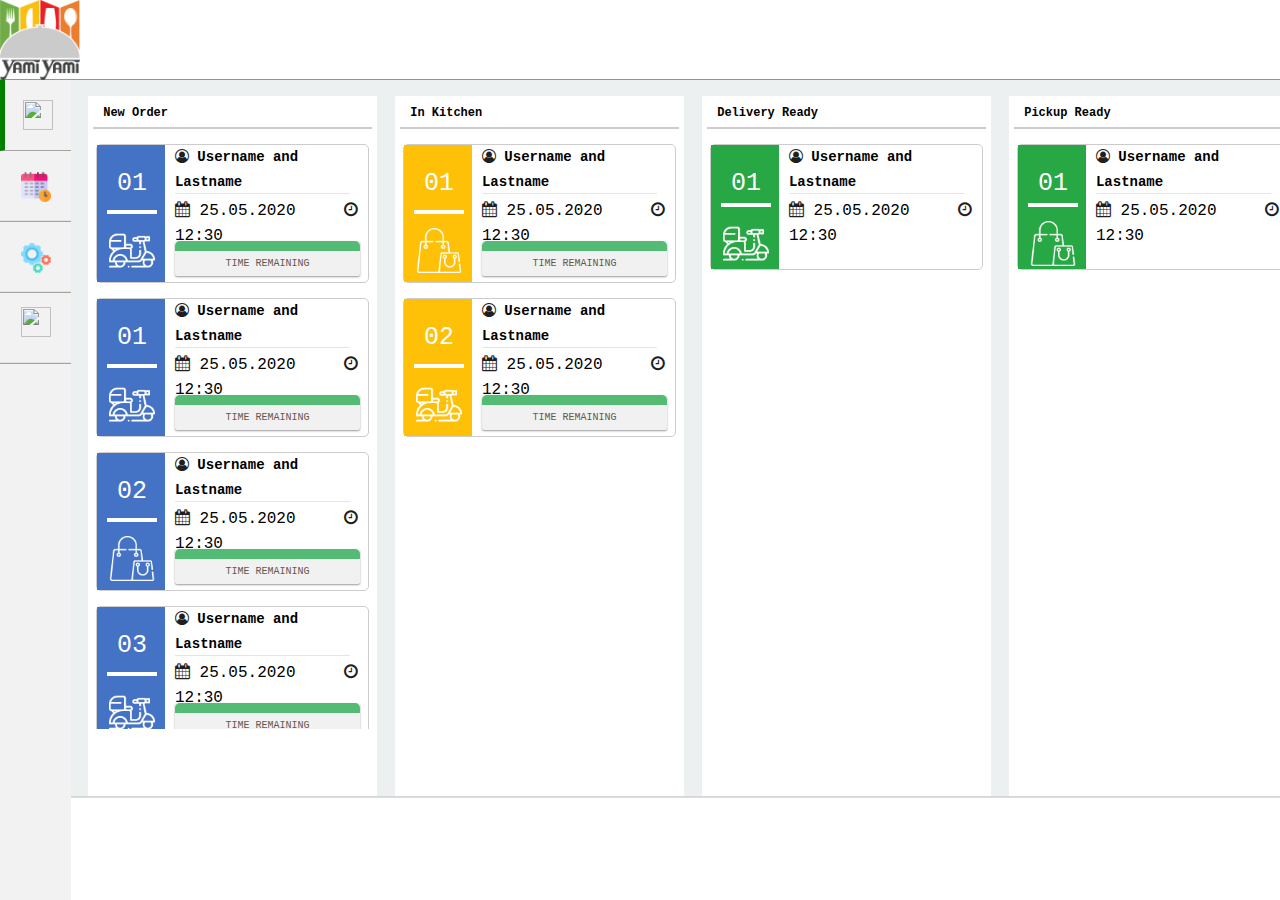
==== commit 5dc4127c: "Update dash.html" ====
--- a/dash.html
+++ b/dash.html
@@ -30,7 +30,7 @@
 
 
   <div id="top-nav">
-   <img src="http://127.0.0.1:5500/images/logo.png" width="80px" height="80px" alt="">
+   <img src="https://muhammad-bilal-7896.github.io/ClientWebsite/images/logo.png" width="80px" height="80px" alt="">
   </div>
 
 
@@ -3576,4 +3576,4 @@
 
 </body>
 
-</html>+</html>
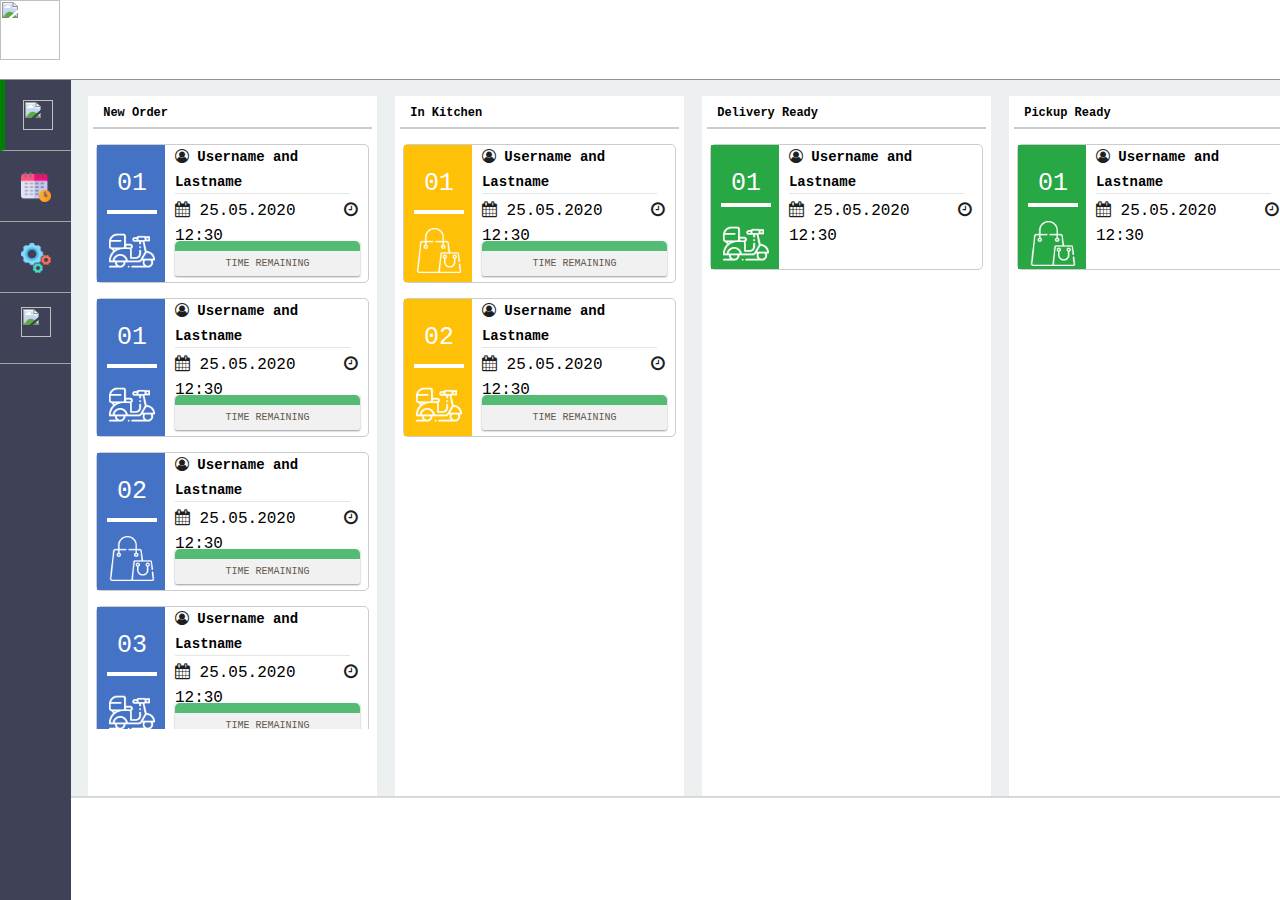
==== commit 1ed74a76: "L" ====
--- a/dash.html
+++ b/dash.html
@@ -30,7 +30,7 @@
 
 
   <div id="top-nav">
-   <img src="https://muhammad-bilal-7896.github.io/ClientWebsite/images/logo.png" width="80px" height="80px" alt="">
+   <img src="http://127.0.0.1:5500/images/logo.png" width="60px" height="60px" alt="">
   </div>
 
 
@@ -3576,4 +3576,4 @@
 
 </body>
 
-</html>
+</html>--- a/css/dash.css
+++ b/css/dash.css
@@ -83,7 +83,7 @@
   position: fixed;
   top: 0;
   display: table;
-  background-color: #f2f2f2;
+  background-color: #3f4257;
   z-index: 100;
 }
 .sidemenu > li {
@@ -95,7 +95,7 @@
   background-color: #e8e8e8;
 }
 .sidemenu > li > a {
-  box-shadow: inset 0 -1px 0 #e3e3e3;
+  box-shadow: inset 0 -1px 0 #3f4257;
 }
 .sidemenu > li:first-child > a,
 .sidemenu > li:last-child > a {
@@ -217,6 +217,7 @@
 }
 #sidemenu{
     margin-top: 80px;
+    background-color: #3f4257;
 }
 
 
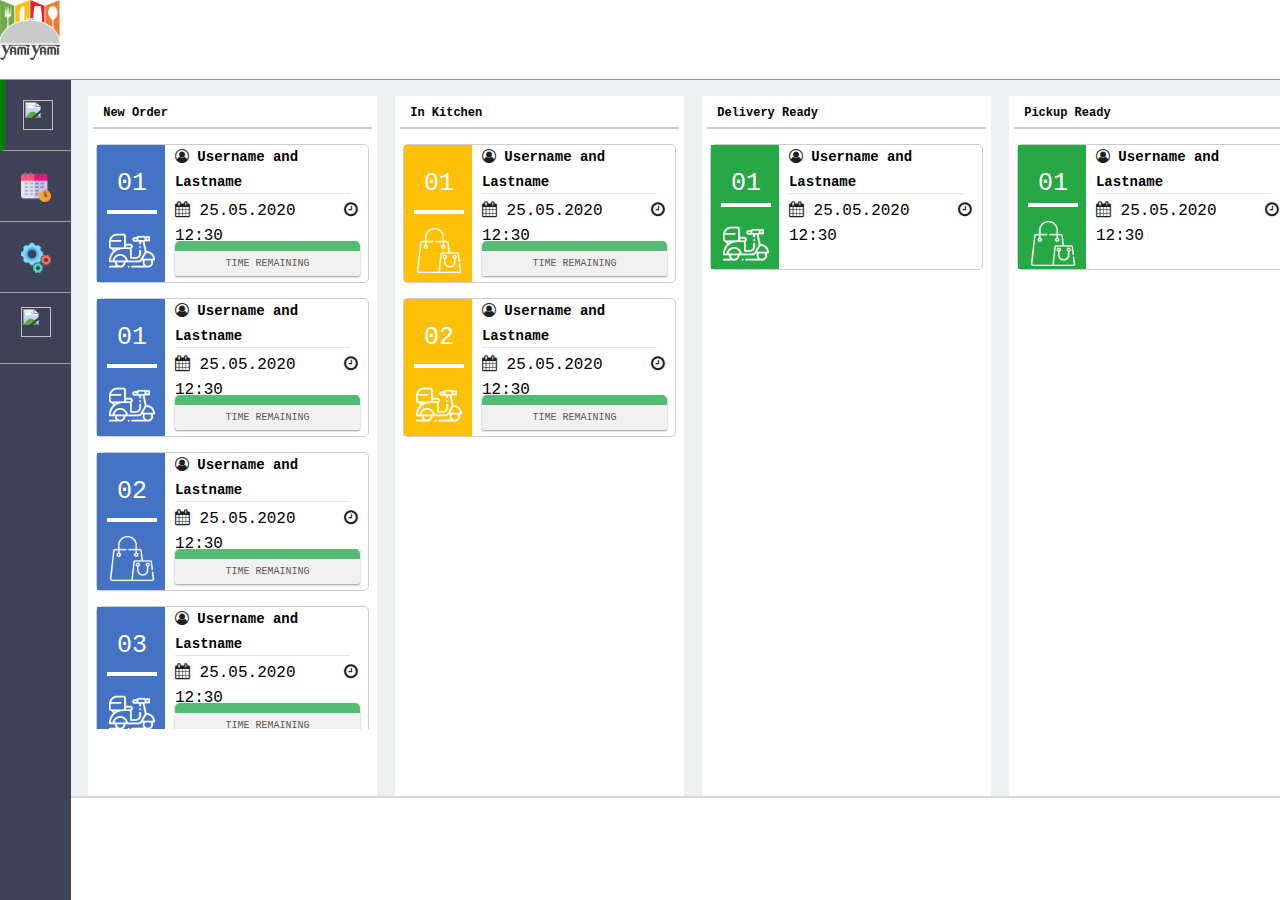
==== commit 1112cf46: "Update dash.html" ====
--- a/dash.html
+++ b/dash.html
@@ -30,7 +30,7 @@
 
 
   <div id="top-nav">
-   <img src="http://127.0.0.1:5500/images/logo.png" width="60px" height="60px" alt="">
+   <img src="https://muhammad-bilal-7896.github.io/ClientWebsite/images/logo.png" width="60px" height="60px" alt="">
   </div>
 
 
@@ -3576,4 +3576,4 @@
 
 </body>
 
-</html>+</html>
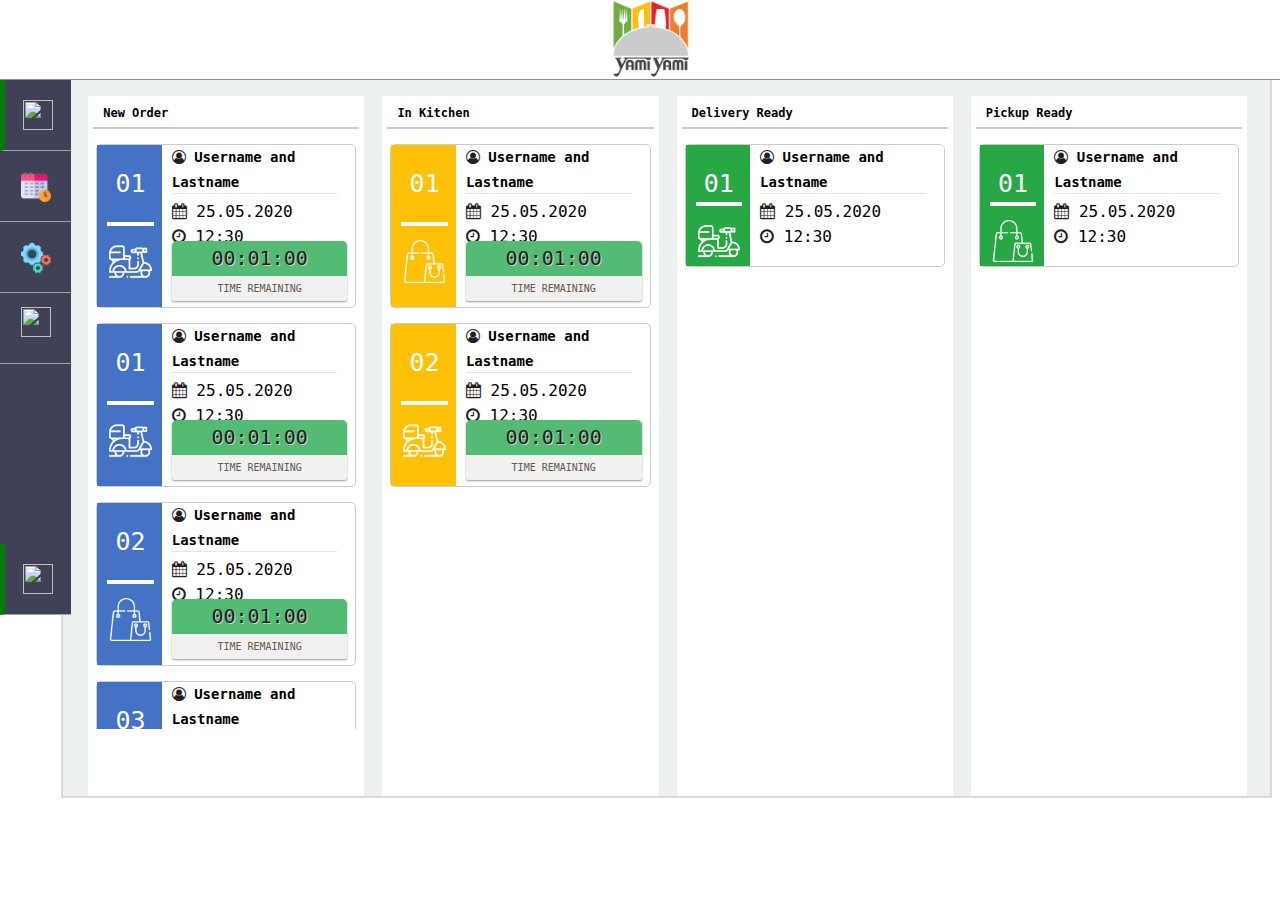
==== commit fc6b21bf: "New Version" ====
--- a/dash.html
+++ b/dash.html
@@ -10,6 +10,24 @@
   <meta name="viewport" content="width=device-width, initial-scale=1.0">
 
   <!-- Css links -->
+  <link rel="stylesheet" href="./css/site.css">
+  <link rel="stylesheet" href="https://cdnjs.cloudflare.com/ajax/libs/slick-carousel/1.5.9/slick.min.css">
+  <link rel="stylesheet" href="https://cdnjs.cloudflare.com/ajax/libs/slick-carousel/1.5.9/slick-theme.min.css">
+
+
+  <link href="https://unpkg.com/material-components-web@latest/dist/material-components-web.min.css" rel="stylesheet">
+  <script src="https://unpkg.com/material-components-web@latest/dist/material-components-web.min.js"></script>
+
+  <script type="text/javascript"
+    src="https://cdnjs.cloudflare.com/ajax/libs/slick-carousel/1.5.9/slick.min.js"></script>
+
+  <link rel="stylesheet" href="https://fonts.googleapis.com/icon?family=Material+Icons">
+
+  <link rel="stylesheet" href="https://cdnjs.cloudflare.com/ajax/libs/slick-carousel/1.5.9/slick.min.css">
+  <link rel="stylesheet" href="https://cdnjs.cloudflare.com/ajax/libs/slick-carousel/1.5.9/slick-theme.min.css">
+
+  <link rel="stylesheet" href="./css/font-awesome.min.css">
+
 
   <link rel="stylesheet" href="css/font-awesome.min.css">
   <link rel="stylesheet" href="css/bootstrap.css">
@@ -20,6 +38,12 @@
   <link rel="stylesheet" href="css/dash.css">
 
 
+  <link href="https://unpkg.com/material-components-web@latest/dist/material-components-web.min.css" rel="stylesheet">
+  <script src="https://unpkg.com/material-components-web@latest/dist/material-components-web.min.js"></script>
+
+  <script type="text/javascript" src="./js/jquery.js"></script>
+
+
   <link rel="stylesheet" href="//cdnjs.cloudflare.com/ajax/libs/font-awesome/4.0.3/css/font-awesome.min.css" />
   <script src="//cdnjs.cloudflare.com/ajax/libs/jquery/2.1.0/jquery.min.js"></script>
 
@@ -30,7 +54,8 @@
 
 
   <div id="top-nav">
-   <img src="https://muhammad-bilal-7896.github.io/ClientWebsite/images/logo.png" width="60px" height="60px" alt="">
+    <img id="logo-nav" src="https://muhammad-bilal-7896.github.io/ClientWebsite/images/logo.png" width="75px"
+      height="75px" alt="">
   </div>
 
 
@@ -38,70 +63,35 @@
   <div id="wrap">
     <div id="content"></div>
     <ul id="sidemenu" class="sidemenu">
-       
-      <li class="tracker has-submenu"><a href="#tabs-2">
-        <img style="margin-top: 30%;" src="https://www.flaticon.com/svg/static/icons/svg/3050/3050137.svg"
-          width="30px" height="30px" alt=""></a>
-      <ul class="sidemenu-sub">
-        <li class="text">
-          <h4>Tracker</h4>
-        </li>
-        <li><a href="#track-posts">
-            <div class="marker pull-right">79</div>Posts
-          </a></li>
-        <li><a href="#subscribers">Subscribers</a></li>
-        <li><a href="#mentions">Mentions</a></li>
-        <li><a href="#applications">Applications</a></li>
-      </ul>
-    </li>
-      
-      <li class="tracker has-submenu"><a href="#tabs-2">
+
+      <li style="height: 30px;" id="nav-item1"><a data-toggle="tab" href="#tabs-1" role="tab">
+          <img style="margin-top: 30%;" src="https://www.flaticon.com/svg/static/icons/svg/3050/3050137.svg"
+            width="30px" height="30px" alt=""></a>
+
+      </li>
+
+      <li id="nav-item2"><a data-toggle="tab" href="#tabs-2" role="tab">
           <img style="margin-top: 30%;" src="https://muhammad-bilal-7896.github.io/ClientWebsite/img/calendar.png"
             width="30px" height="30px" alt=""></a>
-        <ul class="sidemenu-sub">
-          <li class="text">
-            <h4>Tracker</h4>
-          </li>
-          <li><a href="#track-posts">
-              <div class="marker pull-right">79</div>Posts
-            </a></li>
-          <li><a href="#subscribers">Subscribers</a></li>
-          <li><a href="#mentions">Mentions</a></li>
-          <li><a href="#applications">Applications</a></li>
-        </ul>
+
       </li>
-      
-      <li class="has-submenu"><a href="#tabs-3"><img style="margin-top: 30%;"
+
+      <li id="nav-item3"><a data-toggle="tab" href="#tabs-3" role="tab"><img style="margin-top: 30%;"
             src="https://muhammad-bilal-7896.github.io/ClientWebsite/img/gear.png" width="30px" height="30px"
             alt=""></a>
-        <ul class="sidemenu-sub">
-          <li class="text">
-            <h4>Sections</h4>
-          </li>
-          <li><a href="#search">Search</a></li>
-          <li><a href="#posts">Posts</a></li>
-          <li><a href="#hubs">Habs</a></li>
-          <li><a href="#companies">Companies</a></li>
-          <li><a href="#users">Users</a></li>
-          <li><a href="#q_a"><i class="fa fa-rocket pull-right"></i>Q&A</a></li>
-          <li><a href="#sandbox">Sandbox</a></li>
-        </ul>
+
       </li>
-    
-      <li><a href="#tabs-4"><img style="margin-top: 20%;"
-            src="https://www.flaticon.com/svg/static/icons/svg/3800/3800720.svg" width="30px" height="30px"
-            alt=""></a></li>
-      <li class="full-height"><a id="move-up" href="#move-up" class="hide"><i class="fa fa-arrow-circle-up"></i></a><a
-          id="move-down" href="#move-down" class="hide"><i class="fa fa-arrow-circle-down"></i></a></li>
+
+      <li id="nav-item4"><a data-toggle="tab" href="#tabs-4" role="tab"><img style="margin-top: 20%;"
+            src="https://www.flaticon.com/svg/static/icons/svg/3800/3800720.svg" width="30px" height="30px" alt=""></a>
+      </li>
+      <br><br>
+      <br><br><br><br><br><br><br><br>
+      <!-- <li class="full-height"><a id="move-up" href="#move-up" class="hide"><i class="fa fa-arrow-circle-up"></i></a><a
+          id="move-down" href="#move-down" class="hide"><i class="fa fa-arrow-circle-down"></i></a></li> -->
       <li class="has-submenu"><a href="#settings"><img style="margin-top: 30%;"
             src="https://www.flaticon.com/svg/static/icons/svg/1246/1246273.svg" width="30px" height="30px" alt=""></a>
-        <ul class="sidemenu-sub">
-          <li class="text">
-            <h4>Settings</h4>
-          </li>
-          <li><a href="#account">Account</a></li>
-          <li class="pull-down"><a href="#exit">Exit</a></li>
-        </ul>
+
       </li>
     </ul>
   </div>
@@ -110,13 +100,13 @@
 
 
 
-  <div style="position: relative; margin-top: 3%; width: 100%; left: 4%" class="body">
+  <div style="position: relative; margin-top: 3%; width: 96%; left: 4%" class="body">
 
     <div class="row">
       <div class="col-md-12">
 
         <!-- <ul class="position:fixed;" style=" z-index: 1000; width: 100%; height: 75px; border-radius: 2px 2px 2px 2px;" class="nav nav-tabs" role="tablist"> -->
-          <!-- <li class="nav-item tabli">
+        <!-- <li class="nav-item tabli">
             <a class="nav-link active" data-toggle="tab" href="#tabs-1" role="tab"
               style="font-weight:bold;text-align: left;"><img src="img/order.png" width="20px;"
                 style="margin-right: 12px"> Orders </a>
@@ -529,166 +519,103 @@
               </div>
 
               <div class="order-history">
-                <!-- 1st table -->
-                <div class="history-table">
-                  <table class="table ">
-                    <thead>
-                      <tr>
-                        <th>Order ID</th>
-                        <th>Date</th>
-                        <th>Time</th>
-                        <th>Type</th>
-                        <th>Zipcode</th>
-                        <th>Status</th>
-                      </tr>
-                    </thead>
-                    <tbody>
-                      <tr>
-                        <th scope="row">1</th>
-                        <td>10.10.2020</td>
-                        <td>19.20.20</td>
-                        <td>Delivery</td>
-                        <td>30159 Bult</td>
-                        <td class="success">Done</td>
-                      </tr>
-                    </tbody>
-                  </table>
-                </div>
-
-                <!-- 2nd table -->
-
-                <div class="history-table">
-                  <table class="table ">
-                    <thead>
-                      <tr>
-                        <th>Order ID</th>
-                        <th>Date</th>
-                        <th>Time</th>
-                        <th>Type</th>
-                        <th>Zipcode</th>
-                        <th>Status</th>
-                      </tr>
-                    </thead>
-                    <tbody>
-                      <tr>
-                        <th scope="row">1</th>
-                        <td>10.10.2020</td>
-                        <td>19.20.20</td>
-                        <td>Delivery</td>
-                        <td>30159 Bult</td>
-                        <td class="failed">Failed</td>
-                      </tr>
-                    </tbody>
-                  </table>
-                </div>
-                <!-- 3rd table -->
-
-                <div class="history-table">
-                  <table class="table ">
-                    <thead>
-                      <tr>
-                        <th>Order ID</th>
-                        <th>Date</th>
-                        <th>Time</th>
-                        <th>Type</th>
-                        <th>Zipcode</th>
-                        <th>Status</th>
-                      </tr>
-                    </thead>
-                    <tbody>
-                      <tr>
-                        <th scope="row">1</th>
-                        <td>10.10.2020</td>
-                        <td>19.20.20</td>
-                        <td>Delivery</td>
-                        <td>30159 Bult</td>
-                        <td class="success">Done</td>
-                      </tr>
-                    </tbody>
-                  </table>
-                </div>
-
-                <!-- 4th table -->
-
-                <div class="history-table">
-                  <table class="table ">
-                    <thead>
-                      <tr>
-                        <th>Order ID</th>
-                        <th>Date</th>
-                        <th>Time</th>
-                        <th>Type</th>
-                        <th>Zipcode</th>
-                        <th>Status</th>
-                      </tr>
-                    </thead>
-                    <tbody>
-                      <tr>
-                        <th scope="row">1</th>
-                        <td>10.10.2020</td>
-                        <td>19.20.20</td>
-                        <td>Delivery</td>
-                        <td>30159 Bult</td>
-                        <td class="failed">Failed</td>
-                      </tr>
-                    </tbody>
-                  </table>
-                </div>
-                <!-- 5th table -->
-                <div class="history-table">
-                  <table class="table ">
-                    <thead>
-                      <tr>
-                        <th>Order ID</th>
-                        <th>Date</th>
-                        <th>Time</th>
-                        <th>Type</th>
-                        <th>Zipcode</th>
-                        <th>Status</th>
-                      </tr>
-                    </thead>
-                    <tbody>
-                      <tr>
-                        <th scope="row">1</th>
-                        <td>10.10.2020</td>
-                        <td>19.20.20</td>
-                        <td>Delivery</td>
-                        <td>30159 Bult</td>
-                        <td class="failed">Failed</td>
-                      </tr>
-                    </tbody>
-                  </table>
-                </div>
-                <div class="history-table">
-                  <table class="table ">
-                    <thead>
-                      <tr>
-                        <th>Order ID</th>
-                        <th>Date</th>
-                        <th>Time</th>
-                        <th>Type</th>
-                        <th>Zipcode</th>
-                        <th>Status</th>
-                      </tr>
-                    </thead>
-                    <tbody>
-                      <tr>
-                        <th scope="row">1</th>
-                        <td>10.10.2020</td>
-                        <td>19.20.20</td>
-                        <td>Delivery</td>
-                        <td>30159 Bult</td>
-                        <td class="failed">Failed</td>
-                      </tr>
-                    </tbody>
-                  </table>
-                </div>
+
+
+                <table class="styled-table">
+                  <thead>
+                    <tr>
+                      <th>#</th>
+                      <th>Date Time</th>
+                      <th>Order ID</th>
+                      <th>Type</th>
+                      <th>Username</th>
+                      <th>Amount</th>
+                      <th>Status</th>
+                      <th>Options</th>
+                    </tr>
+                  </thead>
+                  <tbody>
+                    <tr>
+                      <td>01</td>
+                      <td>10-10-2020</td>
+                      <td>ID132343</td>
+                      <td>Delivery</td>
+                      <td>Build HTML Website</td>
+                      <td>250,00 $</td>
+                      <td>Done</td>
+                      <td>View</td>
+                    </tr>
+                    <tr class="active-row">
+                      <td>01</td>
+                      <td>10-10-2020</td>
+                      <td>ID132343</td>
+                      <td>Delivery</td>
+                      <td>Build HTML Website</td>
+                      <td>250,00 $</td>
+                      <td>Done</td>
+                      <td>View</td>
+                    </tr>
+                    <tr>
+                      <td>01</td>
+                      <td>10-10-2020</td>
+                      <td>ID132343</td>
+                      <td>Delivery</td>
+                      <td>Build HTML Website</td>
+                      <td>250,00 $</td>
+                      <td>Done</td>
+                      <td>View</td>
+                    </tr>
+                    <tr>
+                      <td>01</td>
+                      <td>10-10-2020</td>
+                      <td>ID132343</td>
+                      <td>Delivery</td>
+                      <td>Build HTML Website</td>
+                      <td>250,00 $</td>
+                      <td>Done</td>
+                      <td>View</td>
+                    </tr>
+                    <tr>
+                      <td>01</td>
+                      <td>10-10-2020</td>
+                      <td>ID132343</td>
+                      <td>Delivery</td>
+                      <td>Build HTML Website</td>
+                      <td>250,00 $</td>
+                      <td>Done</td>
+                      <td>View</td>
+                    </tr>
+                    <tr>
+                      <td>01</td>
+                      <td>10-10-2020</td>
+                      <td>ID132343</td>
+                      <td>Delivery</td>
+                      <td>Build HTML Website</td>
+                      <td>250,00 $</td>
+                      <td>Done</td>
+                      <td>View</td>
+                    </tr>
+                    <tr>
+                      <td>01</td>
+                      <td>10-10-2020</td>
+                      <td>ID132343</td>
+                      <td>Delivery</td>
+                      <td>Build HTML Website</td>
+                      <td>250,00 $</td>
+                      <td>Done</td>
+                      <td>View</td>
+                    </tr>
+                    <!-- and so on... -->
+                  </tbody>
+                </table>
+
               </div>
             </section>
 
           </div>
 
           <div class="tab-pane fade" id="tabs-3" role="tabpanel" aria-labelledby="nav-about-tab">
+
 
             <div id="settings" style="display: flex; flex-direction: row;">
 
@@ -697,48 +624,409 @@
                 <li>
                   <hr>
                 </li>
-                <li>Select ring tone</li>
-                <li>Printer Setting</li>
-                <li>Bon Setting</li>
-                <li>Timer Setting</li>
-                <li>Information</li>
+
+                <li><a href="#Table1">Select ring tone</a></li>
+                <li><a href="#Table2">Printer Setting</a></li>
+                <li><a href="#Table3">Bon Setting</a></li>
+                <li><a href="#Table4">Timer Setting</a></li>
+                <li><a href="#Table5">Information</a></li>
               </ul>
 
-              <ul style="text-align: center;">
-                <li><b>Generally</b></li>
-                <li>
-                  <hr>
-                </li>
-                <li>Select ring tone</li>
-                <li>Printer Setting</li>
-                <li>Bon Setting</li>
-                <li>Timer Setting</li>
-                <li>Information</li>
-              </ul>
-
-              <ul style="text-align: center;">
-                <li><b>Support</b></li>
-                <li>
-                  <hr>
-                </li>
-                <li>Select ring tone</li>
-                <li>Printer Setting</li>
-                <li>Bon Setting</li>
-                <li>Timer Setting</li>
-                <li>Information</li>
-              </ul>
-
-              <ul style="text-align: center;">
-                <li><b>Customer</b></li>
-                <li>
-                  <hr>
-                </li>
-                <li>Select ring tone</li>
-                <li>Printer Setting</li>
-                <li>Bon Setting</li>
-                <li>Timer Setting</li>
-                <li>Information</li>`
-              </ul>
+
+              <i id="Table1"></i>
+              <div>
+                <div class="audio-slider">
+
+                  <div style="display: flex; width: 1200px; margin-top: 90px; overflow: auto;"
+                    class="slider slider-nav">
+
+                    <div class="player">
+                      <div>
+                        <div class="cover">
+                          <img src="./images/logo.png" alt="">
+
+                        </div>
+                        <div class="info">
+                          <div class="title">عربي</div>
+                          <!-- <div class="singer">Instrumental Music</div> -->
+
+                        </div>
+                        <div class="volume-box">
+                          <span class="volume-down"><i class="material-icons">remove</i></span>
+                          <input type="range" class="volume-range" step="1" value="80" min="0" max="100"
+                            oninput="music.volume = this.value/100">
+                          <span class="volume-up"><i class="material-icons">add</i></span>
+                        </div>
+                        <div class="btn-box">
+                          <!--             <i class="material-icons repeat" onclick="handleRepeat()">repeat</i> -->
+                          <!-- <i class="material-icons favorite active"
+                                                onclick="handleFavorite()">favorite</i> -->
+                          <!-- <i class="material-icons volume" onclick="handleVolume()">volume_up</i> -->
+                        </div>
+                        <div class="music-box">
+                          <input type="range" step="1" id="lineAudio" class="seekbar" value="0" min="0" max="100"
+                            oninput="handleSeekBar()">
+
+                          <audio id="item1" class="music-element">
+                            <source src="./tunes/Arabic_New Order.mp3" type="audio/mp3">
+                          </audio>
+                          <span class="current-time">0:0</span><span class="duration">0:0</span>
+                          <span class="play" onclick="handlePlay(music1,play1)">
+                            <i class="material-icons">play_arrow</i>
+                          </span>
+                        </div>
+                        <div class="flag_icon"><i onclick="handleFavorite()" class="fa fa-check" aria-hidden="true"></i>
+                        </div>
+                      </div>
+                    </div>
+
+
+
+                    <div class="player">
+                      <div>
+                        <div class="cover">
+                          <img src="./images/logo.png" alt="">
+                        </div>
+                        <div class="info">
+                          <div class="title">
+                            Deutsche</div>
+                          <!-- <div class="singer">Instrumental Music</div> -->
+                        </div>
+                        <div class="volume-box">
+                          <span class="volume-down"><i class="material-icons">remove</i></span>
+                          <input type="range" id="lineAudio" class="volume-range" step="1" value="80" min="0" max="100"
+                            oninput="music.volume = this.value/100">
+                          <span class="volume-up"><i class="material-icons">add</i></span>
+                        </div>
+                        <div class="btn-box">
+                          <!--             <i class="material-icons repeat" onclick="handleRepeat()">repeat</i> -->
+                          <!-- <i class="material-icons favorite active"
+                                                onclick="handleFavorite()">favorite</i> -->
+                          <!-- <i class="material-icons volume" onclick="handleVolume()">volume_up</i> -->
+                        </div>
+                        <div class="music-box">
+                          <input type="range" id="lineAudio" step="1" class="seekbar" value="0" min="0" max="100"
+                            oninput="handleSeekBar()">
+
+                          <audio id="item2" class="music-element">
+                            <source src="./tunes/German_New Order.mp3" type="audio/mp3">
+                          </audio>
+                          <span class="current-time">0:0</span><span class="duration">0:0</span>
+                          <span class="play" onclick="handlePlay(music2,play2)">
+                            <i class="material-icons">play_arrow</i>
+                          </span>
+                        </div>
+                      </div>
+                      <div class="flag_icon"><i onclick="handleFavorite()" class="fa fa-check" aria-hidden="true"></i>
+                      </div>
+                    </div>
+
+
+                    <div class="player">
+                      <div>
+                        <div class="cover">
+                          <img src="./images/logo.png" alt="">
+                        </div>
+                        <div class="info">
+                          <div class="title">
+                            Türkiye</div>
+                          <!-- <div class="singer">Instrumental Music</div> -->
+                        </div>
+                        <div class="volume-box">
+                          <span class="volume-down"><i class="material-icons">remove</i></span>
+                          <input type="range" id="lineAudio" class="volume-range" step="1" value="80" min="0" max="100"
+                            oninput="music.volume = this.value/100">
+                          <span class="volume-up"><i class="material-icons">add</i></span>
+                        </div>
+                        <div class="btn-box">
+                          <!--             <i class="material-icons repeat" onclick="handleRepeat()">repeat</i> -->
+                          <!-- <i class="material-icons favorite active"
+                                                onclick="handleFavorite()">favorite</i> -->
+                          <!-- <i class="material-icons volume" onclick="handleVolume()">volume_up</i> -->
+                        </div>
+                        <div class="music-box">
+                          <input type="range" id="lineAudio" step="1" class="seekbar" value="0" min="0" max="100"
+                            oninput="handleSeekBar()">
+
+                          <audio id="item3" class="music-element">
+                            <source src="./tunes/Turkey_New Order.mp3" type="audio/mp3">
+                          </audio>
+                          <span class="current-time">0:0</span><span class="duration">0:0</span>
+                          <span class="play" onclick="handlePlay(music3,play3)">
+                            <i class="material-icons">play_arrow</i>
+                          </span>
+                        </div>
+                        <div class="flag_icon"><i onclick="handleFavorite()" class="fa fa-check" aria-hidden="true"></i>
+                        </div>
+                      </div>
+                    </div>
+                    <div class="player">
+                      <div>
+                        <div class="cover">
+                          <img src="./images/logo.png" alt="">
+                        </div>
+                        <div class="info">
+                          <div class="title">YamiBird 1</div>
+                          <!-- <div class="singer">Instrumental Music</div> -->
+                        </div>
+                        <div class="volume-box">
+                          <span class="volume-down"><i class="material-icons">remove</i></span>
+                          <input type="range" id="lineAudio" class="volume-range" step="1" value="80" min="0" max="100"
+                            oninput="music.volume = this.value/100">
+                          <span class="volume-up"><i class="material-icons">add</i></span>
+                        </div>
+                        <div class="btn-box">
+                          <!--             <i class="material-icons repeat" onclick="handleRepeat()">repeat</i> -->
+                          <!-- <i class="material-icons favorite active"
+                                                onclick="handleFavorite()">favorite</i> -->
+                          <!-- <i class="material-icons volume" onclick="handleVolume()">volume_up</i> -->
+                        </div>
+                        <div class="music-box">
+                          <input type="range" id="lineAudio" step="1" class="seekbar" value="0" min="0" max="100"
+                            oninput="handleSeekBar()">
+
+                          <audio id="item4" class="music-element">
+                            <source src="./tunes/YamiBird_01.mp3" type="audio/mp3">
+                          </audio>
+                          <span class="current-time">0:0</span><span class="duration">0:0</span>
+                          <span class="play" onclick="handlePlay(music4,play4)">
+                            <i class="material-icons">play_arrow</i>
+                          </span>
+                        </div>
+                      </div>
+                      <div class="flag_icon"><i onclick="handleFavorite()" class="fa fa-check" aria-hidden="true"></i>
+                      </div>
+                    </div>
+                    <div class="player">
+                      <div>
+                        <div class="cover">
+                          <img src="./images/logo.png" alt="">
+                        </div>
+                        <div class="info">
+                          <div class="title">YamiBird 2</div>
+                          <!-- <div class="singer">Instrumental Music</div> -->
+                        </div>
+                        <div class="volume-box">
+                          <span class="volume-down"><i class="material-icons">remove</i></span>
+                          <input type="range" id="lineAudio" class="volume-range" step="1" value="80" min="0" max="100"
+                            oninput="music.volume = this.value/100">
+                          <span class="volume-up"><i class="material-icons">add</i></span>
+                        </div>
+                        <div class="btn-box">
+                          <!--             <i class="material-icons repeat" onclick="handleRepeat()">repeat</i> -->
+                          <!-- <i class="material-icons favorite active"
+                                                onclick="handleFavorite()">favorite</i> -->
+                          <!-- <i class="material-icons volume" onclick="handleVolume()">volume_up</i> -->
+                        </div>
+                        <div class="music-box">
+                          <input type="range" id="lineAudio" step="1" class="seekbar" value="0" min="0" max="100"
+                            oninput="handleSeekBar()">
+
+                          <audio id="item5" class="music-element">
+                            <source src="./tunes/YamiBird_02.mp3" type="audio/mp3">
+                          </audio>
+                          <span class="current-time">0:0</span><span class="duration">0:0</span>
+                          <span class="play" onclick="handlePlay(music5,play5)">
+                            <i class="material-icons">play_arrow</i>
+                          </span>
+                        </div>
+                      </div>
+                      <div class="flag_icon"><i onclick="handleFavorite()" class="fa fa-check" aria-hidden="true"></i>
+                      </div>
+                    </div>
+
+                    <div class="player">
+                      <div>
+                        <div class="cover">
+                          <img src="./images/logo.png" alt="">
+                        </div>
+                        <div class="info">
+                          <div class="title">YamiBird 3</div>
+                          <!-- <div class="singer">Instrumental Music</div> -->
+                        </div>
+                        <div class="volume-box">
+                          <span class="volume-down"><i class="material-icons">remove</i></span>
+                          <input type="range" id="lineAudio" class="volume-range" step="1" value="80" min="0" max="100"
+                            oninput="music.volume = this.value/100">
+                          <span class="volume-up"><i class="material-icons">add</i></span>
+                        </div>
+                        <div class="btn-box">
+                          <!--             <i class="material-icons repeat" onclick="handleRepeat()">repeat</i> -->
+                          <!-- <i class="material-icons favorite active"
+                                                onclick="handleFavorite()">favorite</i> -->
+                          <!-- <i class="material-icons volume" onclick="handleVolume()">volume_up</i> -->
+                        </div>
+                        <div class="music-box">
+                          <input type="range" id="lineAudio" step="1" class="seekbar" value="0" min="0" max="100"
+                            oninput="handleSeekBar()">
+
+                          <audio id="item6" class="music-element">
+                            <source src="./tunes/YamiBird_03.mp3" type="audio/mp3">
+                          </audio>
+                          <span class="current-time">0:0</span><span class="duration">0:0</span>
+                          <span class="play" onclick="handlePlay(music6,play6)">
+                            <i class="material-icons">play_arrow</i>
+                          </span>
+                        </div>
+                      </div>
+                      <div class="flag_icon"><i onclick="handleFavorite()" class="fa fa-check" aria-hidden="true"></i>
+                      </div>
+                    </div>
+
+                    <div class="player">
+                      <div>
+                        <div class="cover">
+                          <img src="./images/logo.png" alt="">
+                        </div>
+                        <div class="info">
+                          <div class="title">YamiBird 4</div>
+                          <!-- <div class="singer">Instrumental Music</div> -->
+                        </div>
+                        <div class="volume-box">
+                          <span class="volume-down"><i class="material-icons">remove</i></span>
+                          <input type="range" id="lineAudio" class="volume-range" step="1" value="80" min="0" max="100"
+                            oninput="music.volume = this.value/100">
+                          <span class="volume-up"><i class="material-icons">add</i></span>
+                        </div>
+                        <div class="btn-box">
+                          <!--             <i class="material-icons repeat" onclick="handleRepeat()">repeat</i> -->
+                          <!-- <i class="material-icons favorite active"
+                                                onclick="handleFavorite()">favorite</i> -->
+                          <!-- <i class="material-icons volume" onclick="handleVolume()">volume_up</i> -->
+                        </div>
+                        <div class="music-box">
+                          <input type="range" id="lineAudio" step="1" class="seekbar" value="0" min="0" max="100"
+                            oninput="handleSeekBar()">
+
+                          <audio id="item7" class="music-element">
+                            <source src="./tunes/YamiBird_04.mp3" type="audio/mp3">
+                          </audio>
+                          <span class="current-time">0:0</span><span class="duration">0:0</span>
+                          <span class="play" onclick="handlePlay(music7,play7)">
+                            <i class="material-icons">play_arrow</i>
+                          </span>
+                        </div>
+                      </div>
+                      <div class="flag_icon"><i onclick="handleFavorite()" class="fa fa-check" aria-hidden="true"></i>
+                      </div>
+                    </div>
+
+                    <div class="player">
+                      <div>
+                        <div class="cover">
+                          <img src="./images/logo.png" alt="">
+                        </div>
+                        <div class="info">
+                          <div class="title">YamiBird 5</div>
+                          <!-- <div class="singer">Instrumental Music</div> -->
+                        </div>
+                        <div class="volume-box">
+                          <span class="volume-down"><i class="material-icons">remove</i></span>
+                          <input type="range" id="lineAudio" class="volume-range" step="1" value="80" min="0" max="100"
+                            oninput="music.volume = this.value/100">
+                          <span class="volume-up"><i class="material-icons">add</i></span>
+                        </div>
+                        <div class="btn-box">
+                          <!--             <i class="material-icons repeat" onclick="handleRepeat()">repeat</i> -->
+                          <!-- <i class="material-icons favorite active"
+                                                onclick="handleFavorite()">favorite</i> -->
+                          <!-- <i class="material-icons volume" onclick="handleVolume()">volume_up</i> -->
+                        </div>
+                        <div class="music-box">
+                          <input type="range" id="lineAudio" step="1" class="seekbar" value="0" min="0" max="100"
+                            oninput="handleSeekBar()">
+
+                          <audio id="item8" class="music-element">
+                            <source src="./tunes/YamiBird_05.mp3" type="audio/mp3">
+                          </audio>
+                          <span class="current-time">0:0</span><span class="duration">0:0</span>
+                          <span class="play" onclick="handlePlay(music8,play8)">
+                            <i class="material-icons">play_arrow</i>
+                          </span>
+                        </div>
+                      </div>
+                      <div class="flag_icon"><i class="fa fa-check" onclick="handleFavorite()" aria-hidden="true"></i>
+                      </div>
+                    </div>
+                  </div>
+                </div>
+              </div>
+
+
+              <i id="Table2"></i>
+              <div style="display: flex; margin-top: 22px;">
+                <!-- Here printer will come -->
+
+                <div id="printer">
+                  <div>
+                    <br>
+                    <img style="margin-left: 70px;" width="70px" src="./img/print.png" alt="">
+
+                  </div>
+                  <br>
+                  <p style="text-align: center;font-size: 18px;">Add new printer</p>
+                  <p style="text-align: center;">Click on the printer</p>
+                </div>
+
+
+                <div id="selectPrinter">
+                  <select style="background-color: rgb(235, 231, 231);">
+                    <option value="volvo" selected>Select Printer</option>
+                    <option value="saab">Saab</option>
+                    <option value="opel">Opel</option>
+                    <option value="audi">Audi</option>
+                  </select>
+                  <br>
+                  <br>
+                  <select style="background-color:rgb(235, 231, 231);">
+                    <option value="volvo" selected>Printer Title</option>
+                    <option value="saab">Saab</option>
+                    <option value="opel">Opel</option>
+                    <option value="audi">Audi</option>
+                  </select>
+                  <br>
+                  <br>
+
+                  <h4>&nbsp;Select the bone size</h4>
+
+
+                  <div style="display: flex; height: fit-content;">
+                    <div id="daba1">
+                      58mm
+                    </div>
+
+                    <div id="daba2">
+                      A5
+                    </div id="daba3">
+
+                    <div id="daba4">
+                      A4
+                    </div>
+                  </div>
+
+
+                </div>
+
+
+                <div>
+
+                </div>
+
+              </div>
+
+
+              <i id="Table3"></i>
+              <div>
+
+                <h1>33333333333333333333333333333333333333333333333</h1>
+              </div>
+
+
+              <i id="Table4"></i>
+              <div>
+
+                <h1>4444444444444444444444444444444444444444444444444</h1>
+              </div>
 
 
             </div>
@@ -1548,12 +1836,12 @@
     </div>
 
 
-    
+
     <!-- Importing scripts -->
     <script type="text/javascript" src="js/jquery.js"></script>
     <script type="text/javascript" src="js/bootstrap.js"></script>
 
-    <!-- <script type="text/javascript" src="./js/custom.js"></script> -->
+    <script type="text/javascript" src="./js/custom.js"></script>
 
     <script
       src="https://cdn.rawgit.com/mdehoog/Semantic-UI/6e6d051d47b598ebab05857545f242caf2b4b48c/dist/semantic.min.js"></script>
@@ -3573,7 +3861,108 @@
       populate(); // init document
 
     </script>
-
+    <script>
+      // player
+      var music1 = document.querySelector('#item1')
+      var music2 = document.querySelector('#item2')
+      var music3 = document.querySelector('#item3')
+      var music4 = document.querySelector('#item4')
+      var music5 = document.querySelector('#item5')
+      var music6 = document.querySelector('#item6')
+      var music7 = document.querySelector('#item7')
+      var music8 = document.querySelector('#item8')
+
+      var play1 = document.querySelector('#play1')
+      var play2 = document.querySelector('#play2')
+      var play3 = document.querySelector('#play3')
+      var play4 = document.querySelector('#play4')
+      var play5 = document.querySelector('#play5')
+      var play6 = document.querySelector('#play6')
+      var play7 = document.querySelector('#play7')
+      var play8 = document.querySelector('#play8')
+
+
+
+      var seekbar = document.querySelector('.seekbar')
+      var currentTime = document.querySelector('.current-time')
+      var duration = document.querySelector('.duration')
+
+      function handlePlay(thing, p) {
+        if (thing.paused) {
+          thing.play();
+          p.className = 'pause'
+          p.innerHTML = '<i class="material-icons">pause</i>'
+        } else {
+          thing.pause();
+          p.className = 'play'
+          p = '<i class="material-icons">play_arrow</i>'
+        }
+        thing.addEventListener('ended', function () {
+          p.className = 'play'
+          p.innerHTML = '<i class="material-icons">play_arrow</i>'
+          thing.currentTime = 0
+        });
+      }
+
+      thing.onloadeddata = function () {
+        seekbar.max = thing.duration
+        var ds = parseInt(thing.duration % 60)
+        var dm = parseInt((thing.duration / 60) % 60)
+        duration.innerHTML = dm + ':' + ds
+      }
+      thing.ontimeupdate = function () { seekbar.value = thing.currentTime }
+      handleSeekBar = function () { thing.currentTime = seekbar.value }
+      thing.addEventListener('timeupdate', function () {
+        var cs = parseInt(thing.currentTime % 60)
+        var cm = parseInt((thing.currentTime / 60) % 60)
+        currentTime.innerHTML = cm + ':' + cs
+      }, false)
+
+
+      // like
+      var favIcon = document.querySelector('.favorite')
+      function handleFavorite() {
+        favIcon.classList.toggle('active');
+      }
+
+
+      // repeat
+      var repIcon = document.querySelector('.repeat')
+      function handleRepeat() {
+        if (music.loop == true) {
+          music.loop = false
+          repIcon.classList.toggle('active')
+        }
+        else {
+          music.loop = true
+          repIcon.classList.toggle('active')
+        }
+      }
+
+      // volume
+      var volIcon = document.querySelector('.volume')
+      var volBox = document.querySelector('.volume-box')
+      var volumeRange = document.querySelector('.volume-range')
+      var volumeDown = document.querySelector('.volume-down')
+      var volumeUp = document.querySelector('.volume-up')
+
+      function handleVolume() {
+        volIcon.classList.toggle('active')
+        volBox.classList.toggle('active')
+      }
+
+      volumeDown.addEventListener('click', handleVolumeDown);
+      volumeUp.addEventListener('click', handleVolumeUp);
+
+      function handleVolumeDown() {
+        volumeRange.value = Number(volumeRange.value) - 20
+        music.volume = volumeRange.value / 100
+      }
+      function handleVolumeUp() {
+        volumeRange.value = Number(volumeRange.value) + 20
+        music.volume = volumeRange.value / 100
+      }
+    </script>
 </body>
 
-</html>
+</html>--- a/css/style.css
+++ b/css/style.css
@@ -30,12 +30,12 @@
   border: 15px solid transparent;
   border-top-color: #70ad47 ;
 }*/
-.tab-content{
-  background: #fff;
+.tab-content
+{
+    background: #fff;
     line-height: 25px;
     border: 1px solid #ddd;
     padding: 0!important;
-  
 }
 .tabli a {
     color: #000;
@@ -49,9 +49,10 @@
     background-color: #fff;
     border-color: #dee2e6 #dee2e6 #fff;
     border-bottom: 3px solid #28a745;
+
 }
 .nav-tabs .nav-link:hover{
-	border-color: transparent;
+    border-color: transparent;
 }
  .nav-tabs .nav-link:focus {
       border-bottom: 3px solid #28a745;
--- a/css/dash.css
+++ b/css/dash.css
@@ -31,6 +31,8 @@
 body {
   padding: 0;
   margin: 0;
+  scrollbar-width: thin;          /* "auto" or "thin"  */
+  scrollbar-color: rgb(160, 10, 10) rgb(78, 85, 77);   /* scroll thumb & track */
 }
 html,
 body,
@@ -110,7 +112,7 @@
   border-left: 5px solid green;
 }
 .sidemenu > li.full-height {
-  height: 100%;
+  height: 20%;
 }
 .sidemenu > li.full-height > a {
   vertical-align: middle;
@@ -218,6 +220,7 @@
 #sidemenu{
     margin-top: 80px;
     background-color: #3f4257;
+    height: 50px;
 }
 
 
@@ -229,4 +232,349 @@
   z-index: 10000;
   height: 80px;
   border-bottom: 0.5px solid rgb(146, 146, 146);
+}
+#logo-nav{
+  position: absolute;
+  left: 45%;
+
+  top: -45%;
+  transform: translate(50%,50%);
+}
+
+
+/* togle hide show button effects */
+[id^=Prim] + *{
+  display:none;
+}
+[id^=Prim]:target + *{
+  display:block;
+}
+/* togle hide show button effects */
+#nav-item1,#nav-item2,#nav-item3,#nav-item4{
+  height: 10px;
+}
+
+
+
+
+/* styling the table now */
+.styled-table {
+  position: absolute;
+  left: 5%;
+  border-collapse: collapse;
+  margin: 25px 0;
+  font-size: 20px;
+  font-family: sans-serif;
+  min-width: 400px;
+  box-shadow: 0 0 20px rgba(0, 0, 0, 0.15);
+}
+.styled-table thead tr {
+  background-color: #009879;
+  color: #ffffff;
+  text-align: left;
+}
+.styled-table th,
+.styled-table td {
+    padding: 12px 30px;
+}
+.styled-table tbody tr {
+  border-bottom: 1px solid #dddddd;
+}
+
+.styled-table tbody tr:nth-of-type(even) {
+  background-color: #f3f3f3;
+}
+
+.styled-table tbody tr:last-of-type {
+  border-bottom: 2px solid #009879;
+}
+.styled-table tbody tr.active-row {
+  font-weight: bold;
+  color: #009879;
+}
+/* styling the table now */
+.audio-slider
+{
+  font-family: Arial;
+  width: 800px;
+  display: block;
+  margin-left: 40px;
+  height: auto;
+  overflow-x: scroll;
+  overflow-y: hidden;
+  padding-left: 50px;
+  padding-right: 50px;
+  margin-top: -50px;
+ 
+}
+
+
+/* This is for the audio slider */
+*::selection {
+  background-color: unset;
+}
+.player {
+  position: relative;
+  margin-top: 30px;
+  margin-left: 5px;
+  width: 250px;
+  height: 230px;
+  border-radius: 15px;
+  background: linear-gradient(rgb(255, 253, 253), rgb(240, 230, 230));
+  box-shadow: 0 2px 2px 0 grey;
+  border: 1px solid rgb(151, 151, 151);
+  margin-bottom: 40px;
+  
+}
+.player input[type="range"] {
+  -webkit-appearance: none !important;
+  margin: 0px;
+  padding: 0px;
+  background: #f2eae4;
+  height: 5px;
+  width: 50px;
+  outline: none;
+  cursor: pointer;
+  overflow: hidden;
+  border-radius: 5px;
+}
+.player input[type="range"]::-ms-fill-lower {
+  background: #f2eae4;
+}
+.player input[type="range"]::-ms-fill-upper {
+  background: #f2eae4;
+}
+.player input[type="range"]::-moz-range-track {
+  border: none;
+  background: #f2eae4;
+}
+.player input[type="range"]::-webkit-slider-thumb {
+  -webkit-appearance: none !important;
+  background: #ff3677;
+  height: 5px;
+  width: 5px;
+  border-radius: 50%;
+  box-shadow: -100vw 0 0 100vw #f7d9b9;
+}
+.player input[type="range"]::-moz-range-thumb {
+  background: #ff3677;
+  height: 8px;
+  width: 8px;
+  border-radius: 100%;
+}
+.player input[type="range"]::-ms-thumb {
+  -webkit-appearance: none !important;
+  background: #ff3677;
+  height: 8px;
+  width: 8px;
+  border-radius: 100%;
+}
+.player .cover {
+  width: 40px;
+  height: 40px;
+  overflow: hidden;
+  position: absolute;
+  left: 50%;
+  top: 30px;
+  transform: translateX(-50%);
+  box-shadow: 0 5px 20px 0 #d56c00 6d;
+}
+.player .cover img {
+  width: 100%;
+  height: 100%;
+  object-fit: cover;
+}
+.player .info {
+  position: absolute;
+  left: 50%;
+  top: 80px;
+  transform: translateX(-50%);
+  text-align: center;
+  
+}
+.player .info .title {
+  font-size: 20px;
+  font-weight: lighter;
+  color: #444;
+  
+}
+.player .info .singer {
+  font-size: 12px;
+  color: #72646f;
+}
+.player .btn-box {
+  position: absolute;
+  top: 110px;
+  width: 100%;
+  display: flex;
+  justify-content: center;
+}
+.player .btn-box i {
+  font-size: 24px;
+  color: #72646f;
+  margin: 0 30px;
+  cursor: pointer;
+}
+.player .btn-box i.active {
+  color: #ff3677;
+}
+.player .volume-box {
+  display: none;
+  position: absolute;
+  left: 50%;
+  top: 100px;
+  transform: translateX(-50%);
+  z-index: 1;
+  padding: 0 20px;
+}
+.player .volume-box .volume-down {
+  position: absolute;
+  left: -15px;
+  top: 30%;
+  transform: translateY(-50%);
+  cursor: pointer;
+  color: #72646f;
+}
+.player .volume-box .volume-up {
+  position: absolute;
+  right: -15px;
+  top: 50%;
+  transform: translateY(-50%);
+  cursor: pointer;
+  color: #72646f;
+}
+.player .volume-box .volume-up::selection {
+  background-color: unset;
+}
+.player .volume-box input[type="range"] {
+  height: 5px;
+  width: 150px;
+  margin: 0 0 15px 0;
+}
+.player .volume-box.active {
+  display: block;
+}
+.player .music-box {
+  position: absolute;
+  left: 50%;
+  top: 140px;
+  transform: translateX(-50%);
+}
+.player .music-box input[type="range"] {
+  height: 5px;
+  width: 230px;
+  margin: 0 0 10px 0;
+}
+.player .music-box input[type="range"]::-webkit-slider-thumb {
+  height: 5px;
+  width: 7px;
+}
+.player .music-box .current-time {
+  position: absolute;
+  left: -35px;
+  top: 50%;
+  transform: translateY(-50%);
+  font-size: 12px;
+  color: #72646f;
+}
+.player .music-box .duration {
+  position: absolute;
+  right: -35px;
+  top: 50%;
+  transform: translateY(-50%);
+  font-size: 12px;
+  color: #72646f;
+}
+.player .music-box .play, .player .music-box .pause {
+  position: absolute;
+  left: 50%;
+  top: 20px;
+  transform: translateX(-50%);
+  width: 50px;
+  height: 50px;
+  border-radius: 50px;
+  background-color: #fff6e7;
+  cursor: pointer;
+  transition: all 0.4s;
+}
+.player .music-box .play i, .player .music-box .pause i {
+  font-size: 36px;
+  color: #72646f;
+  position: absolute;
+  left: 50%;
+  top: 50%;
+  transform: translate(-48%, -50%);
+}
+.player .music-box .pause i {
+  font-size: 32px;
+  transform: translate(-50%, -50%);
+}
+#lineAudio{
+  
+  width: 50px;
+}
+/* This is for the audio slider */
+
+
+
+/* togle hide show button effects for class three subjects*/
+[id^=Table] + *{
+  display:none;
+}
+[id^=Table]:target + *{
+  display:block;
+}
+/* togle hide show button effects */
+
+
+[id^=switch],
+[id^=switch] + *{
+  display:none;
+}
+[id^=switch]:checked + *{
+  display:block;
+}
+
+
+/*Here the printer is */
+#printer
+{
+  border: 1px solid grey; width: 200px;
+  margin-left: 10px;
+  height: 200px;
+
+}
+#selectPrinter
+{
+  border: 1px solid grey; width: 200px;
+  height: fit-content;
+  width: 300px;
+  margin-left: 30px;
+}
+select{
+  font-size: 30px;
+  width: 100%;
+  border: 1px solid grey;
+  border-radius: 5px 5px 5px 5px;
+  text-align: center;
+  
+}
+
+#daba1
+{
+  width: 33%;
+  border: 1px solid black;
+}
+#daba2{
+  width: 33%;
+  border: 1px solid black;
+}
+#daba3{
+  width: 33%;
+  border: 1px solid black;
+}
+#daba4
+{
+  width: 33%;
+  border: 1px solid black;
 }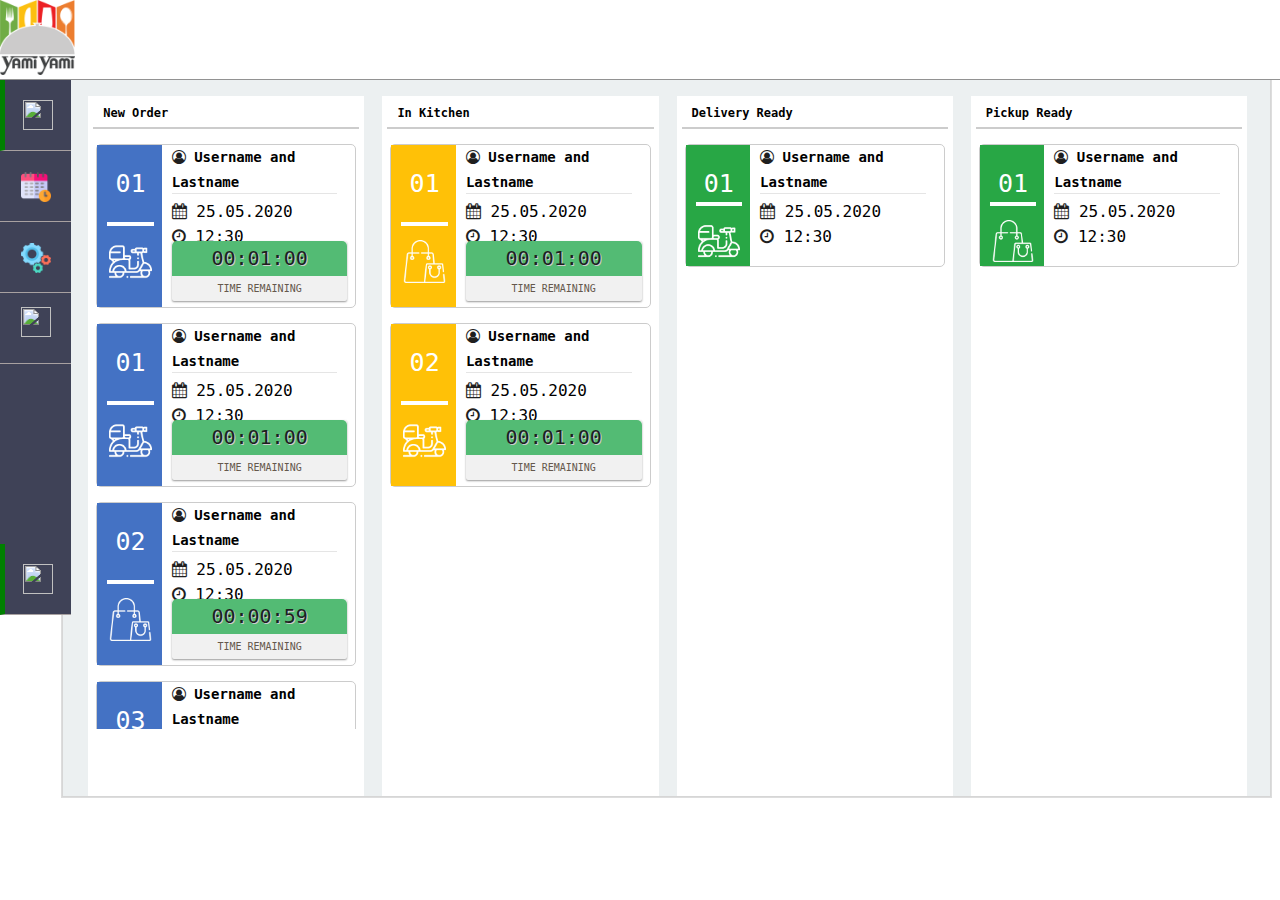
==== commit 66eb2095: "L" ====
--- a/dash.html
+++ b/dash.html
@@ -625,15 +625,15 @@
                   <hr>
                 </li>
 
-                <li><a href="#Table1">Select ring tone</a></li>
-                <li><a href="#Table2">Printer Setting</a></li>
-                <li><a href="#Table3">Bon Setting</a></li>
-                <li><a href="#Table4">Timer Setting</a></li>
-                <li><a href="#Table5">Information</a></li>
+                <li><a href="#Daba1">Select ring tone</a></li>
+                <li><a href="#Daba2">Printer Setting</a></li>
+                <li><a href="#Daba3">Bon Setting</a></li>
+                <li><a href="#Daba4">Timer Setting</a></li>
+                <li><a href="#Daba5">Information</a></li>
               </ul>
 
 
-              <i id="Table1"></i>
+              <i id="Daba1"></i>
               <div>
                 <div class="audio-slider">
 
@@ -953,86 +953,132 @@
               </div>
 
 
-              <i id="Table2"></i>
-              <div style="display: flex; margin-top: 22px;">
+              <i id="Daba2"></i>
+              <div>
                 <!-- Here printer will come -->
 
-                <div id="printer">
-                  <div>
+
+                <div style="display: flex;margin-left: 20px;margin-top: 20px;">
+                  <div id="printer">
+                    <div>
+                      <br>
+                      <img style="margin-left: 70px;" width="70px" src="./img/print.png" alt="">
+
+                    </div>
                     <br>
-                    <img style="margin-left: 70px;" width="70px" src="./img/print.png" alt="">
-
+                    <p style="text-align: center;font-size: 18px;">Add new printer</p>
+                    <p style="text-align: center;">Click on the printer</p>
                   </div>
-                  <br>
-                  <p style="text-align: center;font-size: 18px;">Add new printer</p>
-                  <p style="text-align: center;">Click on the printer</p>
-                </div>
-
-
-                <div id="selectPrinter">
-                  <select style="background-color: rgb(235, 231, 231);">
-                    <option value="volvo" selected>Select Printer</option>
-                    <option value="saab">Saab</option>
-                    <option value="opel">Opel</option>
-                    <option value="audi">Audi</option>
-                  </select>
-                  <br>
-                  <br>
-                  <select style="background-color:rgb(235, 231, 231);">
-                    <option value="volvo" selected>Printer Title</option>
-                    <option value="saab">Saab</option>
-                    <option value="opel">Opel</option>
-                    <option value="audi">Audi</option>
-                  </select>
-                  <br>
-                  <br>
-
-                  <h4>&nbsp;Select the bone size</h4>
-
-
-                  <div style="display: flex; height: fit-content;">
-                    <div id="daba1">
-                      58mm
-                    </div>
-
-                    <div id="daba2">
-                      A5
-                    </div id="daba3">
-
-                    <div id="daba4">
-                      A4
+
+
+                  <div style="display: flex;">
+
+
+                  <div id="selectPrinter">
+                    <select style="background-color: rgb(235, 231, 231);">
+                      <option value="volvo" selected>Select Printer</option>
+                      <option value="saab">Saab</option>
+                      <option value="opel">Opel</option>
+                      <option value="audi">Audi</option>
+                    </select>
+                    <br>
+                    <br>
+                    <select style="background-color:rgb(235, 231, 231);">
+                      <option value="volvo" selected>Printer Title</option>
+                      <option value="saab">Saab</option>
+                      <option value="opel">Opel</option>
+                      <option value="audi">Audi</option>
+                    </select>
+                    <br>
+                    <br>
+
+                    <h4>&nbsp;Select the bone size</h4>
+
+
+                    <div style="display: flex; height: fit-content;">
+                      <div style="background-color: rgb(61, 121, 2); color: white;" id="daba1">
+                        58mm
+                      </div>
+
+                      <div id="daba2">
+                        A5
+                      </div>
+
+                      <div id="daba3">
+                        A4
+                      </div>
                     </div>
                   </div>
 
 
+                  <div id="selectPrinter">
+                    <select style="background-color: rgb(235, 231, 231);">
+                      <option value="volvo" selected>Select Printer</option>
+                      <option value="saab">Saab</option>
+                      <option value="opel">Opel</option>
+                      <option value="audi">Audi</option>
+                    </select>
+                    <br>
+                    <br>
+                    <select style="background-color:rgb(235, 231, 231);">
+                      <option value="volvo" selected>Printer Title</option>
+                      <option value="saab">Saab</option>
+                      <option value="opel">Opel</option>
+                      <option value="audi">Audi</option>
+                    </select>
+                    <br>
+                    <br>
+
+                    <h4>&nbsp;Select the bone size</h4>
+
+
+                    <div style="display: flex; height: fit-content;">
+                      <div id="daba1">
+                        58mm
+                      </div>
+
+                      <div style="background-color: rgb(64, 112, 16); color: white;" id="daba2">
+                        A5
+                      </div>
+
+                      <div id="daba3">
+                        A4
+                      </div>
+                    </div>
+                  </div>
+
+
                 </div>
 
 
+
+                  <div>
+
+                  </div>
+
+                </div>
+
+
+                <i id="Daba3"></i>
                 <div>
 
+                  <h1>33333333333333333333333333333333333333333333333</h1>
                 </div>
 
+
+                <i id="Daba4"></i>
+                <div>
+
+                  <h1>4444444444444444444444444444444444444444444444444</h1>
+                </div>
+
+
               </div>
 
 
-              <i id="Table3"></i>
-              <div>
-
-                <h1>33333333333333333333333333333333333333333333333</h1>
-              </div>
-
-
-              <i id="Table4"></i>
-              <div>
-
-                <h1>4444444444444444444444444444444444444444444444444</h1>
-              </div>
-
-
             </div>
-
-
           </div>
+
 
 
 
--- a/css/dash.css
+++ b/css/dash.css
@@ -235,10 +235,10 @@
 }
 #logo-nav{
   position: absolute;
-  left: 45%;
-
-  top: -45%;
-  transform: translate(50%,50%);
+  left: 0%;
+
+  top: 0%;
+  margin-bottom: 5px solid yellow;
 }
 
 
@@ -518,10 +518,10 @@
 
 
 /* togle hide show button effects for class three subjects*/
-[id^=Table] + *{
+[id^=Daba] + *{
   display:none;
 }
-[id^=Table]:target + *{
+[id^=Daba]:target + *{
   display:block;
 }
 /* togle hide show button effects */
@@ -547,13 +547,13 @@
 #selectPrinter
 {
   border: 1px solid grey; width: 200px;
-  height: fit-content;
   width: 300px;
   margin-left: 30px;
 }
 select{
   font-size: 30px;
-  width: 100%;
+  width: 90%;
+  margin-left: 5%;
   border: 1px solid grey;
   border-radius: 5px 5px 5px 5px;
   text-align: center;
@@ -563,18 +563,24 @@
 #daba1
 {
   width: 33%;
-  border: 1px solid black;
-}
-#daba2{
+  height: 70px;
+  border: 1px solid black;
+  margin-top: 70px;
+  margin-left: 20px;
+}
+#daba2
+{
   width: 33%;
   border: 1px solid black;
-}
-#daba3{
+  height: 90px;
+  margin-top: 50px;
+  margin-left: 20px;
+}
+#daba3
+{
   width: 33%;
-  border: 1px solid black;
-}
-#daba4
-{
-  width: 33%;
-  border: 1px solid black;
-}+  height: 120px;
+  border: 1px solid black;
+  margin-top: 20px;
+  margin-left: 20px;
+}
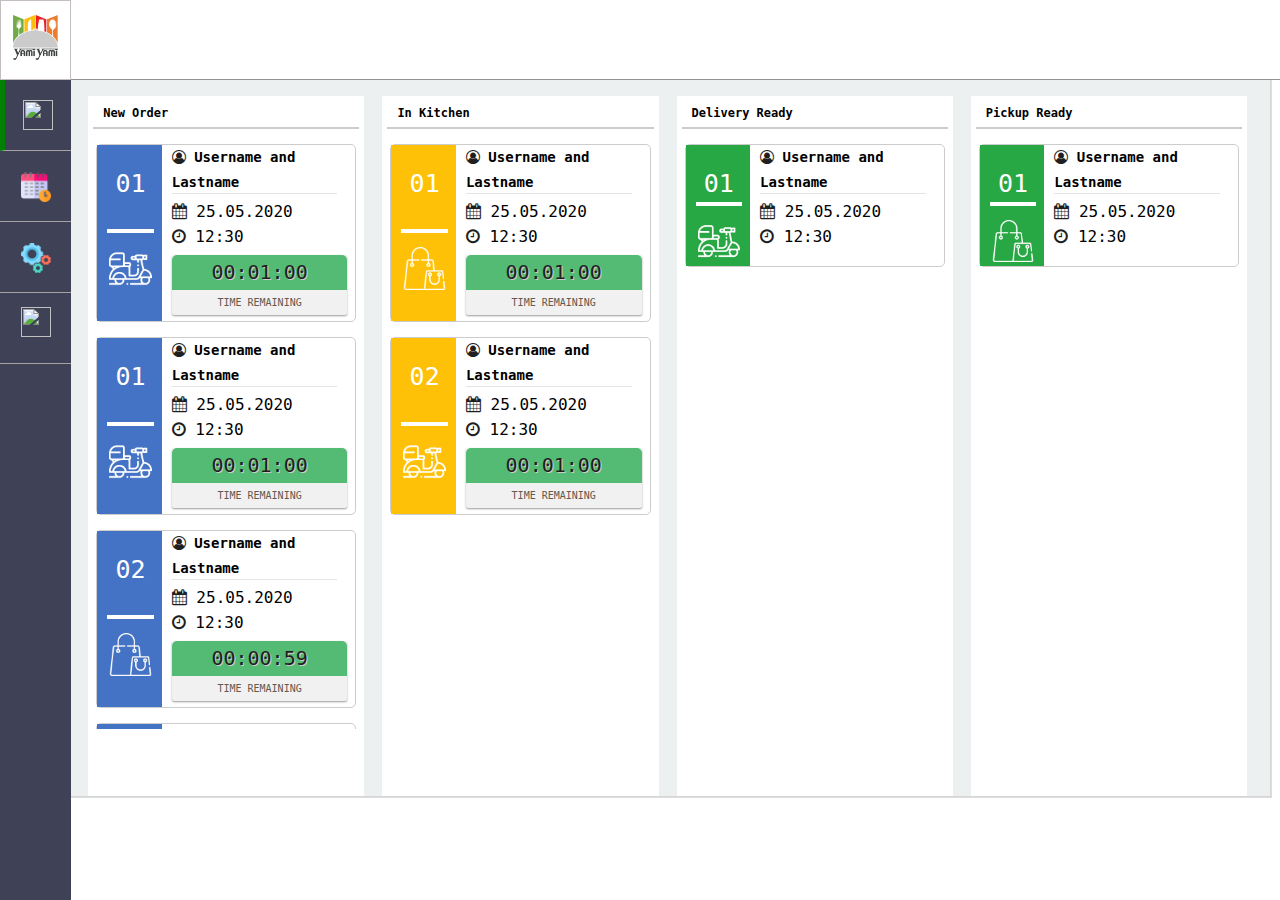
==== commit ed753c15: "K" ====
--- a/dash.html
+++ b/dash.html
@@ -53,43 +53,49 @@
 <body>
 
 
+  <!-- <div id="top-nav"> -->
+  <!-- <a style="background-color: rgb(255, 255, 255);" href="index.html"><img id="logo-nav" src="https://muhammad-bilal-7896.github.io/ClientWebsite/images/logo.png" width="45px"
+      height="45px" alt=""></a>
+  </div> -->
   <div id="top-nav">
-    <img id="logo-nav" src="https://muhammad-bilal-7896.github.io/ClientWebsite/images/logo.png" width="75px"
-      height="75px" alt="">
+    <div style="height: 80px;border: 1px solid rgb(197, 190, 190); background-color: white; width: 71px;">
+      <a href="dash.html">
+      <img src="https://muhammad-bilal-7896.github.io/ClientWebsite/images/logo.png" width="45px"
+        style="margin-left: 12px; margin-top: 14px;" height="45px" alt=""></a>
+    </div>
   </div>
 
 
   <div style="position: relative; z-index: 1;" id="sidemenu-bg" class="sidemenu-bg hide"></div>
   <div id="wrap">
     <div id="content"></div>
-    <ul id="sidemenu" class="sidemenu">
-
-      <li style="height: 30px;" id="nav-item1"><a data-toggle="tab" href="#tabs-1" role="tab">
+    <ul style="height:100vh;" id="sidemenu" class="sidemenu">
+
+      <li style="height: 30px;" id="nav-item1"><a href="NewOrder.html">
           <img style="margin-top: 30%;" src="https://www.flaticon.com/svg/static/icons/svg/3050/3050137.svg"
             width="30px" height="30px" alt=""></a>
 
       </li>
 
-      <li id="nav-item2"><a data-toggle="tab" href="#tabs-2" role="tab">
+      <li id="nav-item2"><a href="History.html">
           <img style="margin-top: 30%;" src="https://muhammad-bilal-7896.github.io/ClientWebsite/img/calendar.png"
             width="30px" height="30px" alt=""></a>
 
       </li>
 
-      <li id="nav-item3"><a data-toggle="tab" href="#tabs-3" role="tab"><img style="margin-top: 30%;"
+      <li id="nav-item3"><a href="Settings.html"><img style="margin-top: 30%;"
             src="https://muhammad-bilal-7896.github.io/ClientWebsite/img/gear.png" width="30px" height="30px"
             alt=""></a>
 
       </li>
 
-      <li id="nav-item4"><a data-toggle="tab" href="#tabs-4" role="tab"><img style="margin-top: 20%;"
+      <li id="nav-item4"><a href="Statistics.html"><img style="margin-top: 20%;"
             src="https://www.flaticon.com/svg/static/icons/svg/3800/3800720.svg" width="30px" height="30px" alt=""></a>
       </li>
       <br><br>
       <br><br><br><br><br><br><br><br>
-      <!-- <li class="full-height"><a id="move-up" href="#move-up" class="hide"><i class="fa fa-arrow-circle-up"></i></a><a
-          id="move-down" href="#move-down" class="hide"><i class="fa fa-arrow-circle-down"></i></a></li> -->
-      <li class="has-submenu"><a href="#settings"><img style="margin-top: 30%;"
+
+      <li><a><img style="margin-top: 30%;"
             src="https://www.flaticon.com/svg/static/icons/svg/1246/1246273.svg" width="30px" height="30px" alt=""></a>
 
       </li>
@@ -105,35 +111,6 @@
     <div class="row">
       <div class="col-md-12">
 
-        <!-- <ul class="position:fixed;" style=" z-index: 1000; width: 100%; height: 75px; border-radius: 2px 2px 2px 2px;" class="nav nav-tabs" role="tablist"> -->
-        <!-- <li class="nav-item tabli">
-            <a class="nav-link active" data-toggle="tab" href="#tabs-1" role="tab"
-              style="font-weight:bold;text-align: left;"><img src="img/order.png" width="20px;"
-                style="margin-right: 12px"> Orders </a>
-          </li>
-          <li class="nav-item tabli">
-            <a class="nav-link" data-toggle="tab" href="#tabs-2" role="tab"
-              style="font-weight:bold;text-align: left;"><img src="img/calendar.png" width="20px;"
-                style="margin-right: 12px"> History </a>
-          </li>
-          <li class="nav-item tabli">
-            <a class="nav-link" data-toggle="tab" href="#tabs-3" role="tab"
-              style="font-weight:bold;text-align: left;"><img src="img/gear.png" width="20px;"
-                style="margin-right: 12px">Settings</a>
-          </li>
-          <li class="nav-item tabli">
-            <a class="nav-link" data-toggle="tab" href="#tabs-4" role="tab"
-              style="font-weight:bold;text-align: left;"><img src="https://www.flaticon.com/svg/static/icons/svg/3800/3800720.svg" width="20px;"
-                style="margin-right: 12px">Statistics</a>
-          </li>
-
-          <li class="nav-item tabli">
-            <a class="nav-link" data-toggle="tab" href="#tabs-5" role="tab"
-              style="font-weight:bold;text-align: left;"><img src="https://www.flaticon.com/svg/static/icons/svg/1246/1246273.svg" width="20px;"
-                style="margin-right: 12px">Logout</a>
-          </li> -->
-
-        <!-- </ul> -->
         <div class="tab-content py-3 px-3 px-sm-0" id="nav-tabContent">
           <div class="tab-pane fade show active" id="tabs-1" role="tabpanel" aria-labelledby="nav-home-tab">
 
@@ -521,10 +498,10 @@
               <div class="order-history">
 
 
-                <table class="styled-table">
+                <table class="table styled-table">
                   <thead>
                     <tr>
-                      <th>#</th>
+                      <th class="active-row">#</th>
                       <th>Date Time</th>
                       <th>Order ID</th>
                       <th>Type</th>
@@ -545,7 +522,7 @@
                       <td>Done</td>
                       <td>View</td>
                     </tr>
-                    <tr class="active-row">
+                    <tr>
                       <td>01</td>
                       <td>10-10-2020</td>
                       <td>ID132343</td>
@@ -974,121 +951,296 @@
                   <div style="display: flex;">
 
 
-                  <div id="selectPrinter">
-                    <select style="background-color: rgb(235, 231, 231);">
-                      <option value="volvo" selected>Select Printer</option>
-                      <option value="saab">Saab</option>
-                      <option value="opel">Opel</option>
-                      <option value="audi">Audi</option>
-                    </select>
+                    <div id="selectPrinter">
+                      <select style="background-color: rgb(235, 231, 231);">
+                        <option value="volvo" selected>Select Printer</option>
+                        <option value="saab">Saab</option>
+                        <option value="opel">Opel</option>
+                        <option value="audi">Audi</option>
+                      </select>
+                      <br>
+                      <br>
+                      <select style="background-color:rgb(235, 231, 231);">
+                        <option value="volvo" selected>Printer Title</option>
+                        <option value="saab">Saab</option>
+                        <option value="opel">Opel</option>
+                        <option value="audi">Audi</option>
+                      </select>
+                      <br>
+                      <br>
+
+                      <h4>&nbsp;Select the bone size</h4>
+
+
+                      <div style="display: flex; height: fit-content;">
+                        <div style="background-color: rgb(61, 121, 2); color: white;" id="daba1">
+                          58mm
+                        </div>
+
+                        <div id="daba2">
+                          A5
+                        </div>
+
+                        <div id="daba3">
+                          A4
+                        </div>
+                      </div>
+                    </div>
+
+
+                    <div id="selectPrinter">
+                      <select style="background-color: rgb(235, 231, 231);">
+                        <option value="volvo" selected>Select Printer</option>
+                        <option value="saab">Saab</option>
+                        <option value="opel">Opel</option>
+                        <option value="audi">Audi</option>
+                      </select>
+                      <br>
+                      <br>
+                      <select style="background-color:rgb(235, 231, 231);">
+                        <option value="volvo" selected>Printer Title</option>
+                        <option value="saab">Saab</option>
+                        <option value="opel">Opel</option>
+                        <option value="audi">Audi</option>
+                      </select>
+                      <br>
+                      <br>
+
+                      <h4>&nbsp;Select the bone size</h4>
+
+
+                      <div style="display: flex; height: fit-content;">
+                        <div id="daba1">
+                          58mm
+                        </div>
+
+                        <div style="background-color: rgb(64, 112, 16); color: white;" id="daba2">
+                          A5
+                        </div>
+
+                        <div id="daba3">
+                          A4
+                        </div>
+                      </div>
+                    </div>
+
+
+                  </div>
+                </div>
+
+
+
+                <div>
+
+                </div>
+
+              </div>
+
+
+              <!-- //Bon -->
+              <i id="Daba3"></i>
+              <div>
+
+                <div id="bon">
+                  <div id="BonSetting1">
+
+                    <br>
+                    <h3 style="margin-left: 10px;"><b>Options</b></h3>
+                    <br>
+                    <hr>
+                    <div style="width: 60%; margin: 0 auto;height: 100px; border: 1px solid black;">
+
+                    </div>
                     <br>
                     <br>
-                    <select style="background-color:rgb(235, 231, 231);">
-                      <option value="volvo" selected>Printer Title</option>
-                      <option value="saab">Saab</option>
-                      <option value="opel">Opel</option>
-                      <option value="audi">Audi</option>
-                    </select>
+                    <button class="bon-btn">Restaurant Name</button><br>
+                    <button class="bon-btn">Address</button><br>
+                    <button class="bon-btn">Zipcode-City</button><br>
+                    <button class="bon-btn">ST Nr</button><br>
+                    <button class="bon-btn">Thank You Text</button>
                     <br>
-                    <br>
-
-                    <h4>&nbsp;Select the bone size</h4>
-
-
-                    <div style="display: flex; height: fit-content;">
-                      <div style="background-color: rgb(61, 121, 2); color: white;" id="daba1">
-                        58mm
-                      </div>
-
-                      <div id="daba2">
-                        A5
-                      </div>
-
-                      <div id="daba3">
-                        A4
-                      </div>
+                    <br><br>
+                    <div style="text-align: center;background-color: transparent;" class="bon-btn">
+                      <button style="text-align: center;">Save/Edit</button>
                     </div>
+
                   </div>
 
-
-                  <div id="selectPrinter">
-                    <select style="background-color: rgb(235, 231, 231);">
-                      <option value="volvo" selected>Select Printer</option>
-                      <option value="saab">Saab</option>
-                      <option value="opel">Opel</option>
-                      <option value="audi">Audi</option>
-                    </select>
-                    <br>
-                    <br>
-                    <select style="background-color:rgb(235, 231, 231);">
-                      <option value="volvo" selected>Printer Title</option>
-                      <option value="saab">Saab</option>
-                      <option value="opel">Opel</option>
-                      <option value="audi">Audi</option>
-                    </select>
-                    <br>
-                    <br>
-
-                    <h4>&nbsp;Select the bone size</h4>
-
-
-                    <div style="display: flex; height: fit-content;">
-                      <div id="daba1">
-                        58mm
-                      </div>
-
-                      <div style="background-color: rgb(64, 112, 16); color: white;" id="daba2">
-                        A5
-                      </div>
-
-                      <div id="daba3">
-                        A4
-                      </div>
+                  <div id="bonPrinter">
+                    <div style="background-color: rgb(228, 228, 228); display: flex;">
+                      <button style="border:1px solid white;" class="bon-printer-btn">
+                        Bon 58mm
+                      </button>
+                      <button style="background-color: white;" class="bon-printer-btn">
+                        Bon A5
+                      </button>
                     </div>
+
+                    <div id="bon-print-page">
+                      <h1>Here the printer page will come</h1>
+                    </div>
+
                   </div>
-
-
                 </div>
 
-
-
-                  <div>
-
+              </div>
+
+
+              <i id="Daba4"></i>
+              <div id="TimeSettings">
+                <table class="tabletime">
+                  <tr>
+                    <td>Time</td>
+                    <td>Cooking Time</td>
+                    <td>Delivery Time</td>
+                    <td>Edit</td>
+                  </tr>
+                  <tr>
+                    <td>30 min</td>
+                    <td>15 min</td>
+                    <td>15 min</td>
+                  </tr>
+                </table>
+                <table class="tabletime">
+                  <tr>
+                    <td>Time</td>
+                    <td>Cooking Time</td>
+                    <td>Delivery Time</td>
+                    <td>Edit</td>
+                  </tr>
+                  <tr>
+                    <td>30 min</td>
+                    <td>15 min</td>
+                    <td>15 min</td>
+                  </tr>
+                </table>
+                <table class="tabletime">
+                  <tr>
+                    <td>Time</td>
+                    <td>Cooking Time</td>
+                    <td>Delivery Time</td>
+                    <td>Edit</td>
+                  </tr>
+                  <tr>
+                    <td>30 min</td>
+                    <td>15 min</td>
+                    <td>15 min</td>
+                  </tr>
+                </table>
+                <table class="tabletime">
+                  <tr>
+                    <td>Time</td>
+                    <td>Cooking Time</td>
+                    <td>Delivery Time</td>
+                    <td>Edit</td>
+                  </tr>
+                  <tr>
+                    <td>30 min</td>
+                    <td>15 min</td>
+                    <td>15 min</td>
+                  </tr>
+                </table>
+                <table class="tabletime">
+                  <tr>
+                    <td>Time</td>
+                    <td>Cooking Time</td>
+                    <td>Delivery Time</td>
+                    <td>Edit</td>
+                  </tr>
+                  <tr>
+                    <td>30 min</td>
+                    <td>15 min</td>
+                    <td>15 min</td>
+                    <td></td>
+                  </tr>
+                </table>
+                <table class="tabletime">
+                  <tr>
+                    <td>Time</td>
+                    <td>Cooking Time</td>
+                    <td>Delivery Time</td>
+                    <td>Edit</td>
+                  </tr>
+                  <tr>
+                    <td>30 min</td>
+                    <td>15 min</td>
+                    <td>15 min</td>
+                    <!-- <td>&nbsp;&nbsp;&nbsp;&nbsp;</td> -->
+                  </tr>
+                </table>
+                <table class="tabletime">
+                  <tr>
+                    <td>Time</td>
+                    <td>Cooking Time</td>
+                    <td>Delivery Time</td>
+                    <td>Edit</td>
+                  </tr>
+                  <tr>
+                    <td>30 min</td>
+                    <td>15 min</td>
+                    <td>15 min</td>
+                    <!-- <td>&nbsp;&nbsp;&nbsp;&nbsp;</td> -->
+                  </tr>
+                </table>
+              </div>
+
+
+              <i id="Daba5"></i>
+              <div>
+                <div id="information">
+                  <div class="info-ul">
+                    <ul>
+                      <li><b>Generally</b></li>
+                      <li>YamiBird</li>
+                      <li>Product Of Company Smart System</li>
+                      <li>Alle Rechte Vorbehalten​</li>
+                      <li>Version 12.2020</li>
+                      <li><img src="https://muhammad-bilal-7896.github.io/ClientWebsite/images/logo.png" width="60"
+                          height="60" alt=""></li>
+                    </ul>
                   </div>
-
+                  <div class="info-ul">
+                    <ul>
+                      <li><b>Generally</b></li>
+                      <li>YamiBird</li>
+                      <li>Product Of Company Smart System</li>
+                      <li>Alle Rechte Vorbehalten​</li>
+                      <li>Version 12.2020</li>
+                      <li><img src="https://muhammad-bilal-7896.github.io/ClientWebsite/images/logo.png" width="60"
+                          height="60" alt=""></li>
+                    </ul>
+                  </div>
+                  <div class="info-ul">
+                    <ul>
+                      <li><b>Generally</b></li>
+                      <li>YamiBird</li>
+                      <li>Product Of Company Smart System</li>
+                      <li>Alle Rechte Vorbehalten​</li>
+                      <li>Version 12.2020</li>
+                      <li><img src="https://muhammad-bilal-7896.github.io/ClientWebsite/images/logo.png" width="60"
+                          height="60" alt=""></li>
+                    </ul>
+                  </div>
                 </div>
-
-
-                <i id="Daba3"></i>
-                <div>
-
-                  <h1>33333333333333333333333333333333333333333333333</h1>
-                </div>
-
-
-                <i id="Daba4"></i>
-                <div>
-
-                  <h1>4444444444444444444444444444444444444444444444444</h1>
-                </div>
-
-
               </div>
 
 
             </div>
+
+
           </div>
 
 
 
 
+
           <div class="tab-pane fade" id="tabs-4" role="tabpanel" aria-labelledby="nav-about-tab">
 
-            <div id="settings" style="display: flex; flex-direction: row;">
-
-              <div id="stat">Total Order today</div>
-
-              <div id="stat">Total Order this month</div>
+            <div id="settings" style="height: 100%; display: flex; flex-direction: row;">
+
+              <div style="margin-left: 10%;" class="stat">Total Order today</div>
+
+              <div class="stat">Total Order this month</div>
 
 
             </div>
--- a/css/dash.css
+++ b/css/dash.css
@@ -85,7 +85,7 @@
   position: fixed;
   top: 0;
   display: table;
-  background-color: #3f4257;
+  background-color:#263238;
   z-index: 100;
 }
 .sidemenu > li {
@@ -129,7 +129,7 @@
 }
 .sidemenu > li > a:hover {
   color: #727272;
-  background-color: burlywood;
+  background-color: rgb(47, 47, 47);
 }
 .sidemenu > li > a > .fa {
   font-size: 28px;
@@ -269,7 +269,7 @@
   box-shadow: 0 0 20px rgba(0, 0, 0, 0.15);
 }
 .styled-table thead tr {
-  background-color: #009879;
+  background-color: #bdbdbd;
   color: #ffffff;
   text-align: left;
 }
@@ -584,3 +584,118 @@
   margin-top: 20px;
   margin-left: 20px;
 }
+#bon{
+  margin-top: 0px;
+  display: flex;
+}
+#BonSetting1{
+  border: 1px solid grey;
+  box-shadow: 2px 2px 2px 2px grey;
+  height: fit-content;
+  border-radius: 5px 5px 5px 5px;
+  margin-top: 28px;
+  min-width: 250px;
+  margin-left: 10px;
+
+}
+.bon-btn{
+  background-color: rgb(255, 255, 255);
+  border-radius: 5px 5px 5px 5px;
+  width: 90%;
+  font-size: 18px;
+  height: 35px;
+  margin-top: 5px;
+  margin-left:5%;
+}
+.bon-btn:hover{
+  background-color: rgb(87, 87, 87);
+  border-radius: 5px 5px 5px 5px;
+  transition: 0.3s linear;
+  width: 90%;
+  font-size: 18px;
+  color:white;
+  height: 35px;
+  margin-top: 5px;
+  margin-left:5%;
+}
+#bonPrinter
+{
+  width: 100%;
+  margin-top: 3.5%;
+  border: 1px solid rgb(134, 131, 131);
+  margin-left: 4%;
+  border-radius:3px 3px 3px 3px;
+  box-shadow: 2px 2px 2px 2px grey;
+}
+.bon-printer-btn{
+  width: 200px;
+  height: 50px;
+  background-color: rgb(230, 230, 230);
+  border-radius: 2px 2px 2px 2px;
+  border: 1px solid white;
+  border-bottom: 3px solid green;
+  line-height: 50px;
+  text-align: center;
+  margin-left: 2px;
+  font-size: 20px;
+}
+#bon-print-page{
+  width: 600px;
+  border:1px solid rgb(206, 206, 206);
+  height: 480px;
+}
+.tabletime{
+  margin-left: 5%;
+  margin-top: 2%;
+  width: 100%;
+  border: 1px solid rgb(197, 197, 197);
+  border-radius: 10px 10px 10px 10px;
+  font-size: 20px;
+}
+.tabletime tr{
+  border: 1px solid rgb(187, 181, 181);
+}
+
+.tabletime tr td{
+  border: 1px solid rgb(216, 202, 202);
+  text-align: center;
+
+  width: 190px;
+}
+#TimeSettings{
+  margin-top: 10px;
+}
+#information{
+  margin-left: 5%;
+  margin-top: -1%;
+  display: flex;
+}
+.info-ul{
+  margin-left:0.2% ;
+}
+.info-ul ul li{
+  text-align: center;
+  font-size: 18px;
+  line-height: 25px;
+}
+#settings
+{
+  
+}
+.stat{
+  width: 30%;
+  border: 1px solid rgb(163, 163, 163);
+  margin-left:5%;
+  height: 100px;
+  font-size: 20px;
+  line-height: 100px;
+  margin-top: 2%;
+  text-align: center;
+  box-shadow: 2px 2px 2px 2px grey;
+  border-radius: 5px 5px 5px 5px;
+  color: #5c5c5c;
+  background:linear-gradient(rgb(255, 255, 255),rgb(219, 220, 233))
+}
+#tiles,#tiles9,#tiles1,#tiles2,#tiles3,#tiles4{
+  margin-top: 20px;
+}